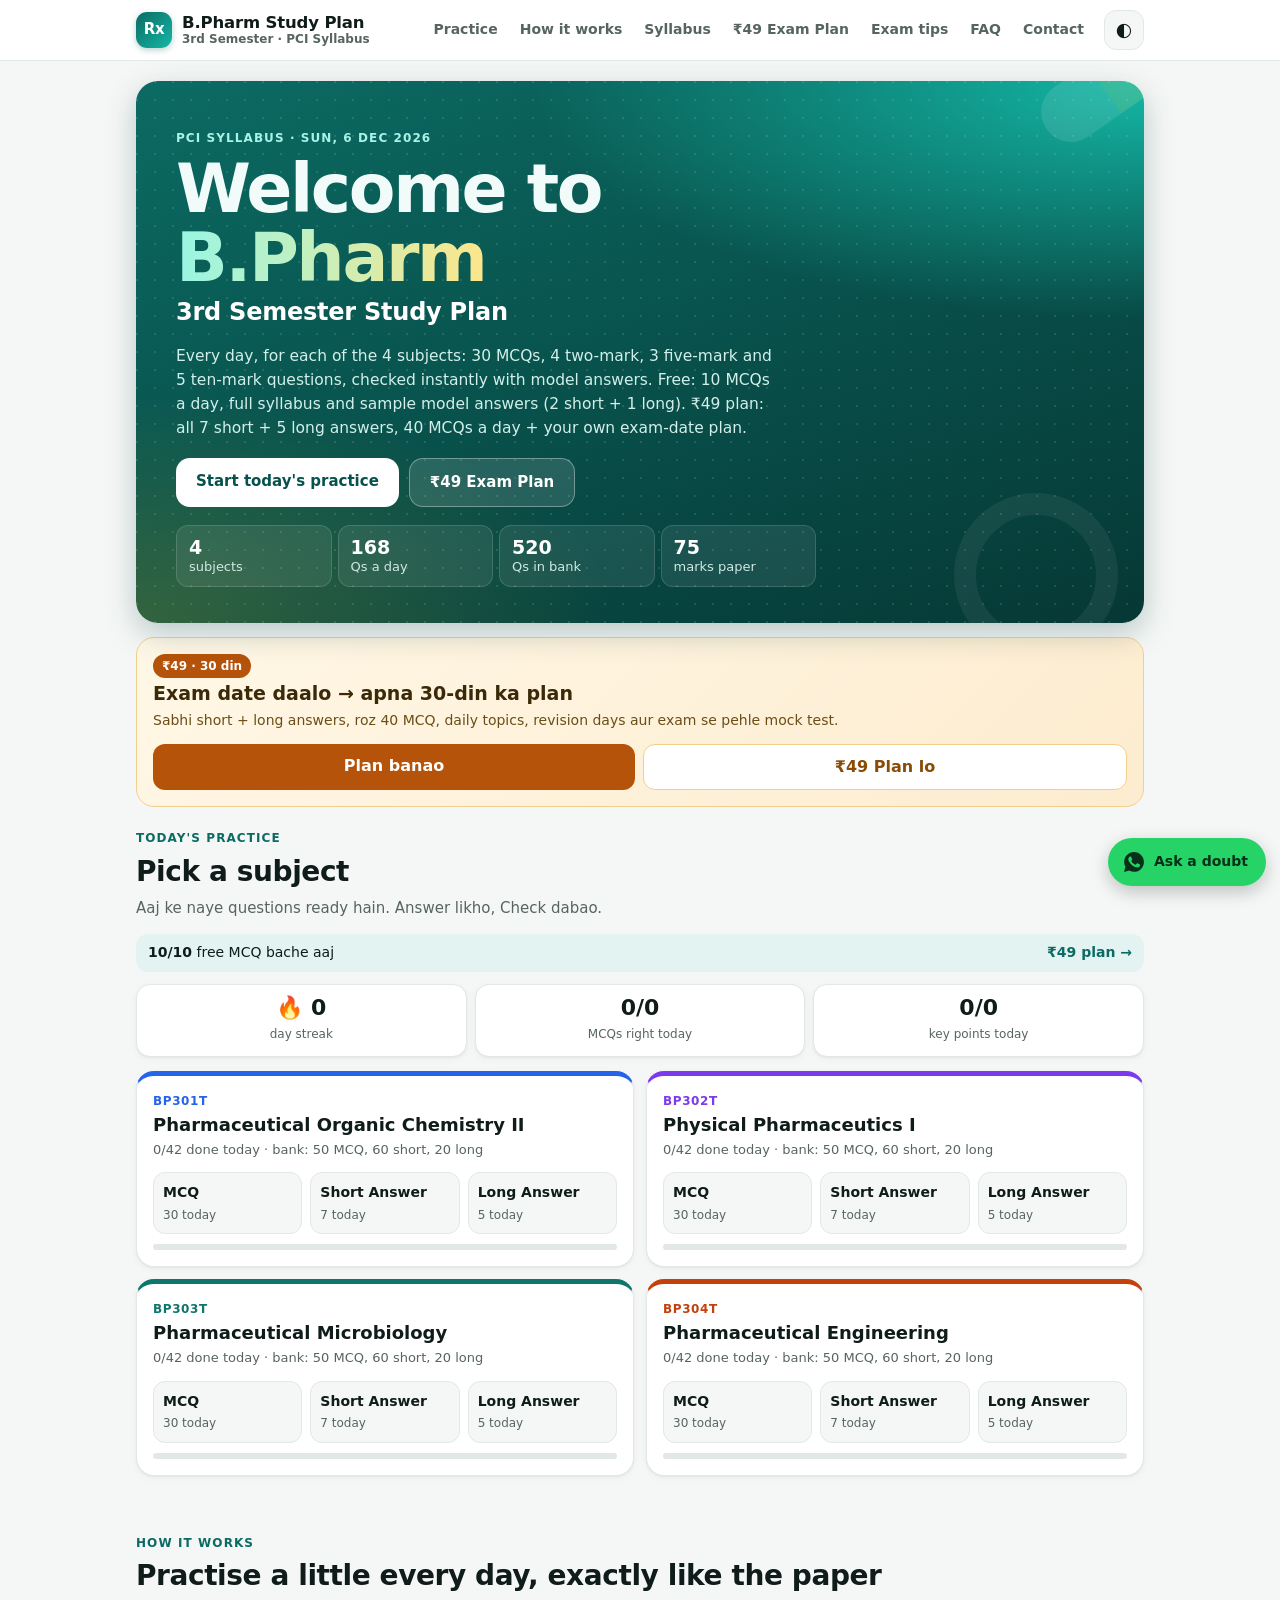
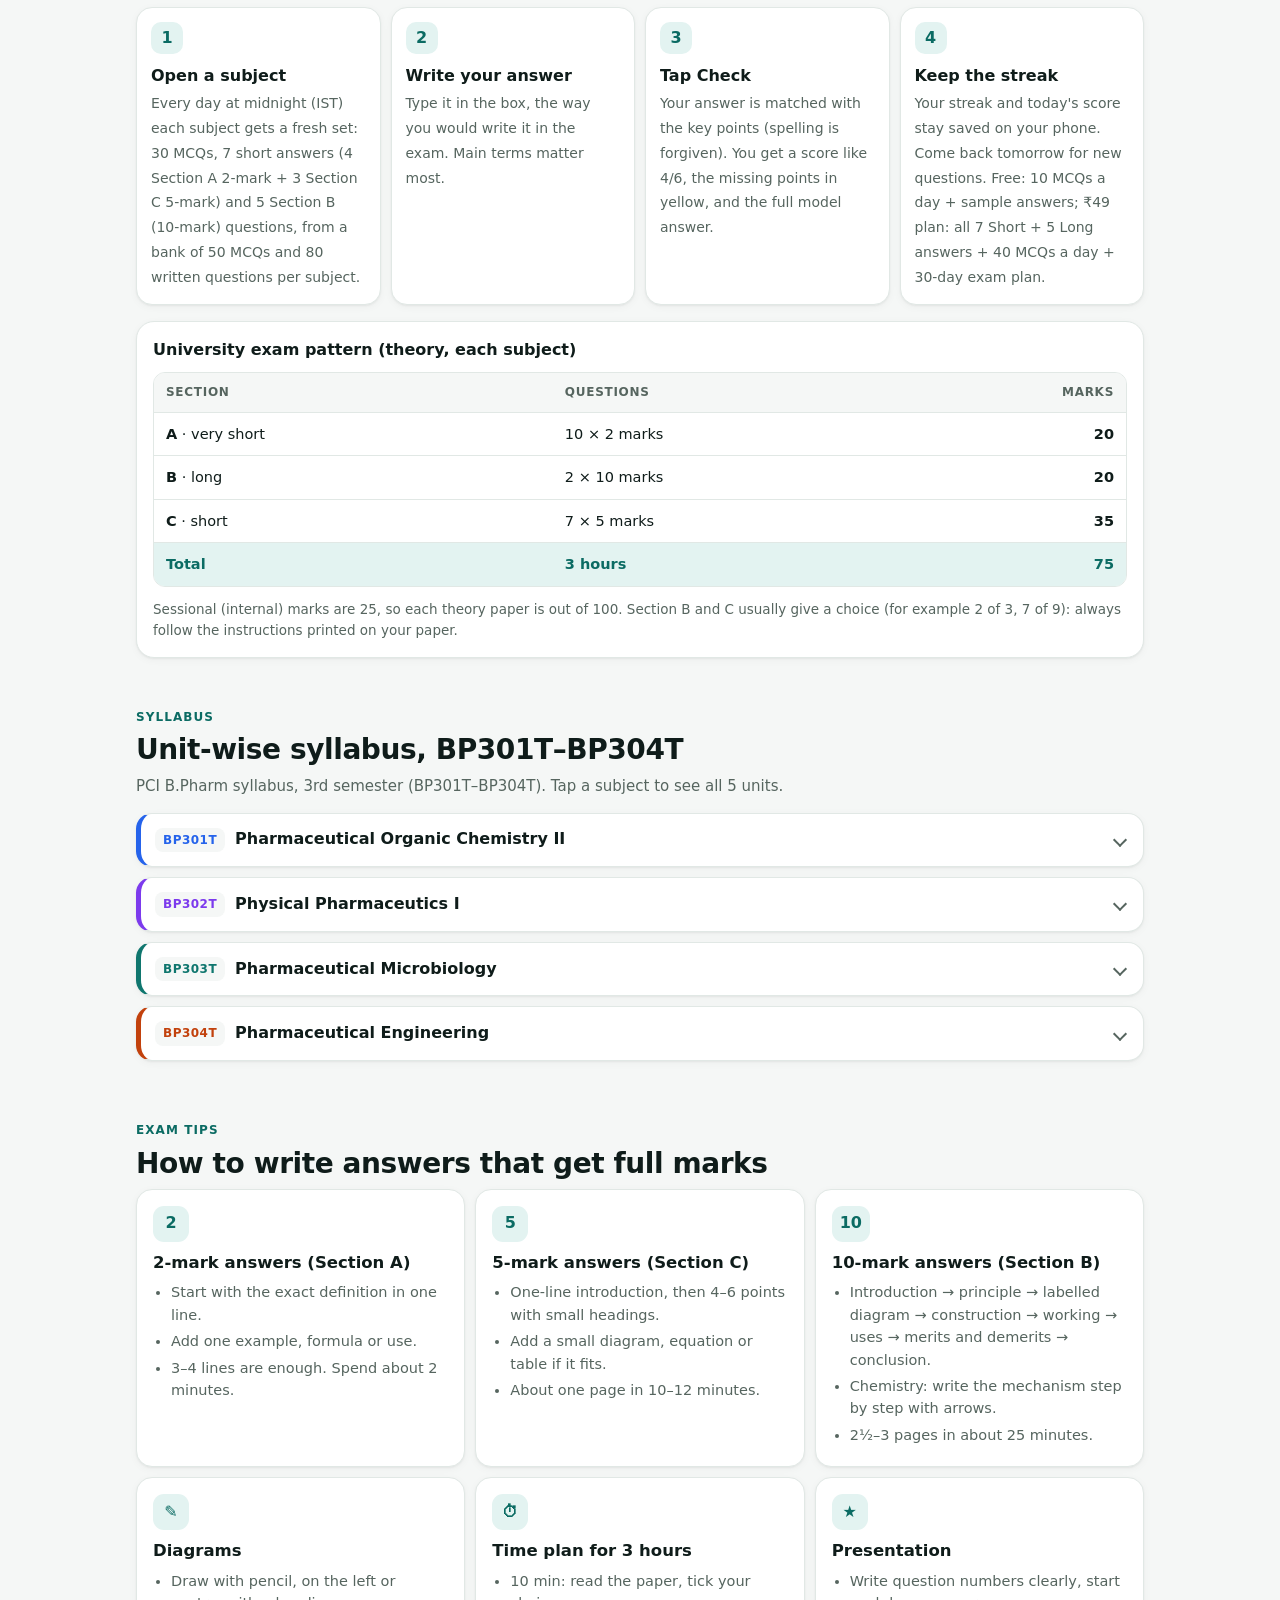
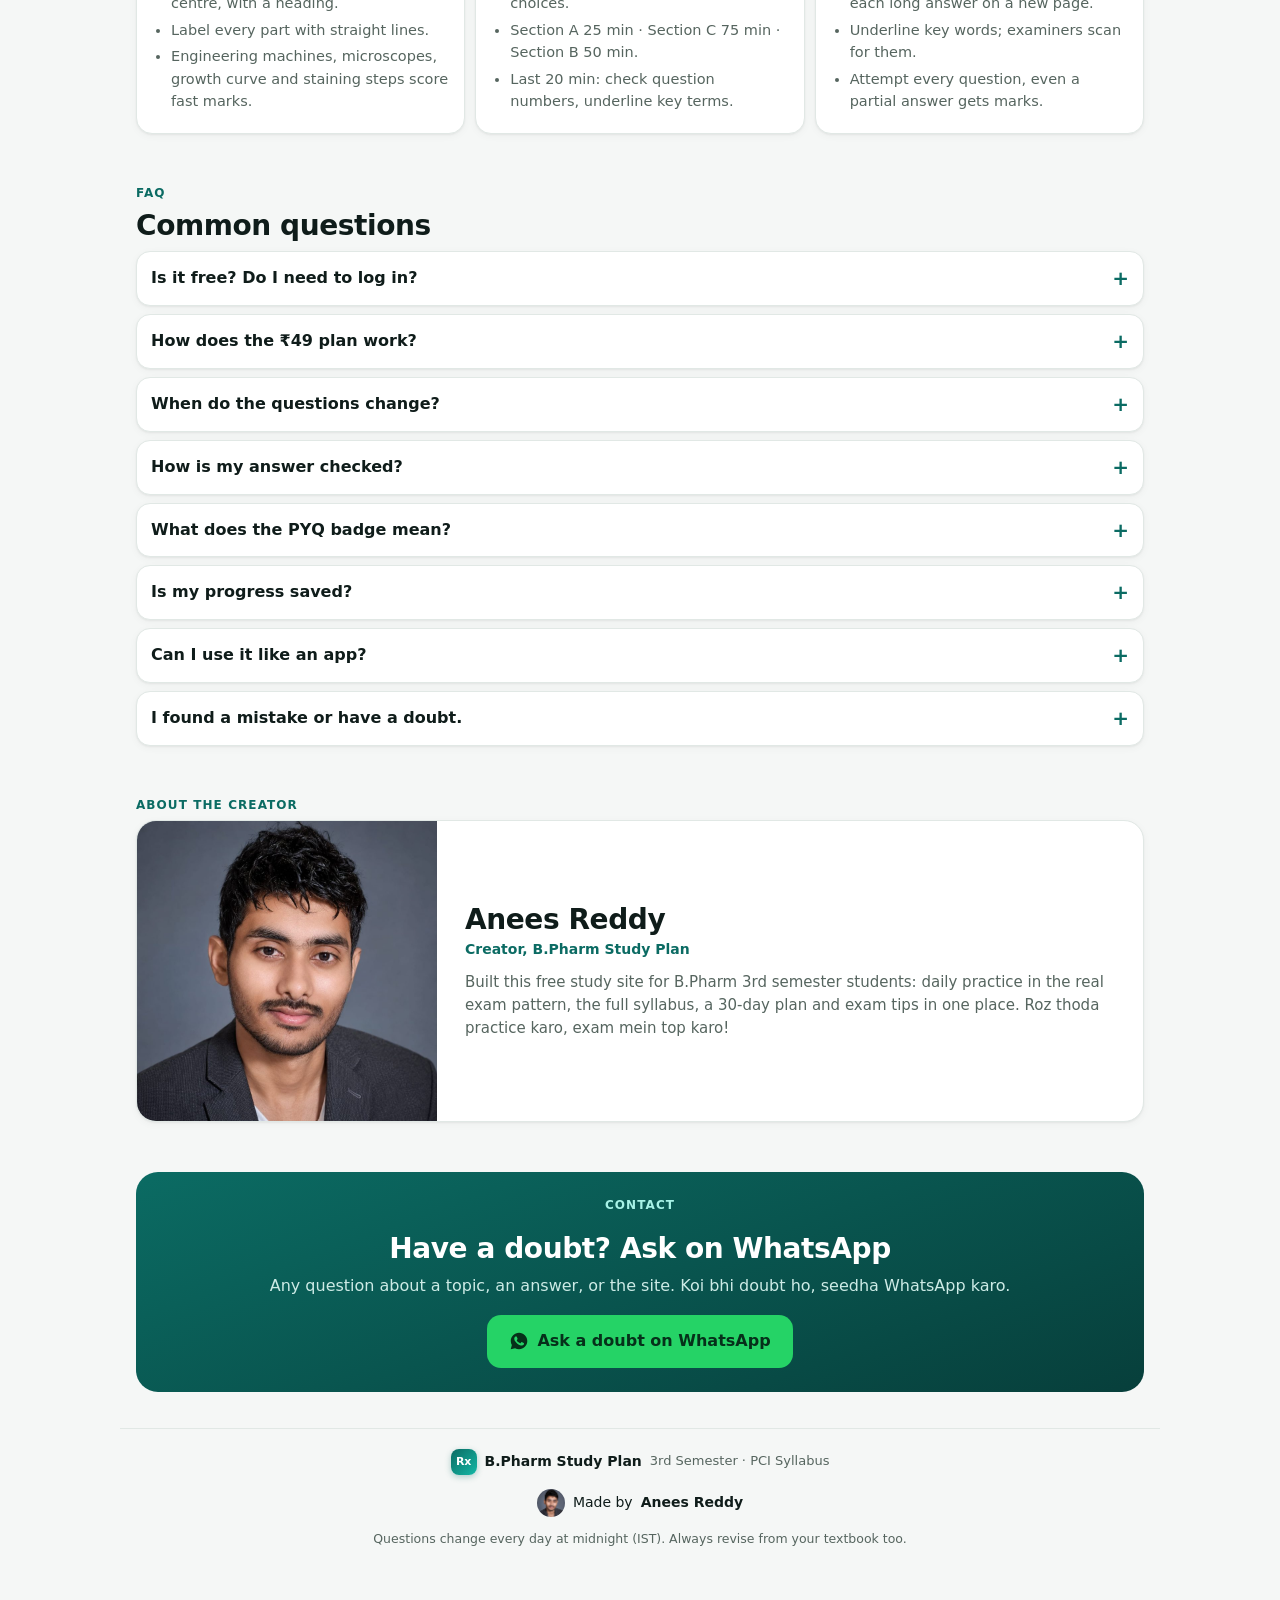
==== index.html @ 59dd8476 "Free tier: 2 short + 1 long sample answers per set (rest locked), MCQ caps 10 free / 40 plan per day" ====
<!doctype html>
<html lang="en">
<head>
<meta charset="utf-8">
<meta name="viewport" content="width=device-width, initial-scale=1, viewport-fit=cover">
<title>B.Pharm Study Plan · 3rd Semester (PCI Syllabus) – Daily Practice, Syllabus &amp; Exam Plan</title>
<meta name="description" content="B.Pharm 3rd semester study site (PCI syllabus): new MCQs and Section A, B, C questions every day for BP301T–BP304T, answer checking by key points, unit-wise syllabus, exam-writing tips and a ₹49 30-day exam plan made from your exam date. By Anees Reddy.">
<meta property="og:title" content="B.Pharm Study Plan · 3rd Semester">
<meta property="og:description" content="PCI syllabus · daily MCQs + exam-pattern questions, notes and exam tips. Free daily practice, no login.">
<meta property="og:type" content="website">
<meta property="og:url" content="https://bpharm3-reddy.netlify.app/">
<meta property="og:image" content="https://bpharm3-reddy.netlify.app/og.png">
<meta property="og:image:width" content="1200">
<meta property="og:image:height" content="630">
<meta property="og:image:alt" content="B.Pharm Study Plan, 3rd Semester">
<meta name="twitter:card" content="summary_large_image">
<meta name="twitter:title" content="B.Pharm Study Plan · 3rd Semester">
<meta name="twitter:description" content="PCI syllabus · daily MCQs + exam-pattern questions, notes and exam tips. Free daily practice, no login.">
<meta name="twitter:image" content="https://bpharm3-reddy.netlify.app/og.png">
<meta name="theme-color" content="#ffffff">
<meta name="color-scheme" content="only light">
<style>html{background:#f5f7f6;color:#0f1c1a;color-scheme:only light}</style>
<link rel="manifest" href="manifest.json">
<link rel="icon" href="icon-192.png">
<link rel="apple-touch-icon" href="icon-192.png">
<link rel="stylesheet" href="styles.css">
</head>
<body>
<a class="skip" href="#app">Skip to content</a>
<header class="topbar">
  <div class="bar">
    <button class="iconbtn" id="backBtn" aria-label="Back to home" hidden>&#8592;</button>
    <a class="brand" href="#/" aria-label="B.Pharm Study Plan home">
      <span class="logo" aria-hidden="true">Rx</span>
      <span class="bt"><strong id="topTitle">B.Pharm Study Plan</strong><small id="topSub">3rd Semester · PCI Syllabus</small></span>
    </a>
    <nav class="topnav" aria-label="Sections">
      <a href="#/practice">Practice</a><a href="#/how">How it works</a><a href="#/syllabus">Syllabus</a><a href="#/plan">₹49 Exam Plan</a><a href="#/tips">Exam tips</a><a href="#/faq">FAQ</a><a href="#/contact">Contact</a>
    </nav>
    <button class="iconbtn" id="themeBtn" aria-label="Switch dark or light mode">◐</button>
  </div>
</header>
<main id="app" tabindex="-1">
  <noscript><p class="pad">Please turn on JavaScript to use the daily practice. The syllabus, study plan and tips below work without it.</p></noscript>
</main>
<div id="more">

<section class="sec" id="how" aria-labelledby="how-h">
  <p class="eyebrow">How it works</p>
  <h2 id="how-h">Practise a little every day, exactly like the paper</h2>
  <ol class="steps">
    <li><b>Open a subject</b><span>Every day at midnight (IST) each subject gets a fresh set: 30 MCQs, 7 short answers (4 Section A 2-mark + 3 Section C 5-mark) and 5 Section B (10-mark) questions, from a bank of 50 MCQs and 80 written questions per subject.</span></li>
    <li><b>Write your answer</b><span>Type it in the box, the way you would write it in the exam. Main terms matter most.</span></li>
    <li><b>Tap Check</b><span>Your answer is matched with the key points (spelling is forgiven). You get a score like 4/6, the missing points in yellow, and the full model answer.</span></li>
    <li><b>Keep the streak</b><span>Your streak and today's score stay saved on your phone. Come back tomorrow for new questions. Free: 10 MCQs a day + sample answers; ₹49 plan: all 7 Short + 5 Long answers + 40 MCQs a day + 30-day exam plan.</span></li>
  </ol>
  <div class="pattern" aria-labelledby="pat-h">
    <h3 id="pat-h">University exam pattern (theory, each subject)</h3>
    <div class="ptable" role="table" aria-label="Exam pattern">
      <div class="pr ph" role="row"><span role="columnheader">Section</span><span role="columnheader">Questions</span><span role="columnheader">Marks</span></div>
      <div class="pr" role="row"><span role="cell"><b>A</b> · very short</span><span role="cell">10 × 2 marks</span><span role="cell">20</span></div>
      <div class="pr" role="row"><span role="cell"><b>B</b> · long</span><span role="cell">2 × 10 marks</span><span role="cell">20</span></div>
      <div class="pr" role="row"><span role="cell"><b>C</b> · short</span><span role="cell">7 × 5 marks</span><span role="cell">35</span></div>
      <div class="pr pt" role="row"><span role="cell">Total</span><span role="cell">3 hours</span><span role="cell">75</span></div>
    </div>
    <p class="note">Sessional (internal) marks are 25, so each theory paper is out of 100. Section B and C usually give a choice (for example 2 of 3, 7 of 9): always follow the instructions printed on your paper.</p>
  </div>
</section>

<section class="sec" id="syllabus" aria-labelledby="syl-h">
  <p class="eyebrow">Syllabus</p>
  <h2 id="syl-h">Unit-wise syllabus, BP301T–BP304T</h2>
  <p class="lead">PCI B.Pharm syllabus, 3rd semester (BP301T–BP304T). Tap a subject to see all 5 units.</p>
<details class="syl" style="--accent:var(--c1)">
  <summary><span class="code">BP301T</span><span class="nm">Pharmaceutical Organic Chemistry II</span><span class="chev" aria-hidden="true"></span></summary>
  <ol class="units"><li><b>Unit 1 · Benzene and its derivatives</b><p>Analytical, synthetic and other evidences for the structure of benzene; orbital picture; resonance; aromatic character and Hückel&#x27;s rule. Reactions of benzene: nitration, sulphonation, halogenation, Friedel–Crafts alkylation (limitations) and acylation. Effect of substituents on reactivity and orientation in electrophilic substitution. Structure and uses of DDT, saccharin, BHC and chloramine.</p></li><li><b>Unit 2 · Phenols, aromatic amines and aromatic acids</b><p>Phenols: acidity, effect of substituents on acidity, qualitative tests; structure and uses of phenol, cresols, resorcinol, naphthols. Aromatic amines: basicity, effect of substituents on basicity, synthetic uses of aryl diazonium salts. Aromatic acids: acidity, effect of substituents, important reactions of benzoic acid.</p></li><li><b>Unit 3 · Fats and oils</b><p>Fatty acids and their reactions; hydrolysis, hydrogenation, saponification, rancidity of oils, drying oils. Analytical constants: acid value, saponification value, ester value, iodine value, acetyl value, Reichert–Meissl (RM) value: significance and principle of determination.</p></li><li><b>Unit 4 · Polynuclear hydrocarbons</b><p>Synthesis and reactions; structure and medicinal uses of naphthalene, phenanthrene, anthracene, diphenylmethane, triphenylmethane and their derivatives.</p></li><li><b>Unit 5 · Cycloalkanes</b><p>Stabilities: Baeyer&#x27;s strain theory and its limitations, Coulson and Moffitt&#x27;s modification, Sachse–Mohr theory (strainless rings). Reactions of cyclopropane and cyclobutane only.</p></li></ol>
  <a class="link" href="#/bp301t/mcq">Practise Pharmaceutical Organic Chemistry II today →</a>
</details>
<details class="syl" style="--accent:var(--c2)">
  <summary><span class="code">BP302T</span><span class="nm">Physical Pharmaceutics I</span><span class="chev" aria-hidden="true"></span></summary>
  <ol class="units"><li><b>Unit 1 · Solubility of drugs</b><p>Solubility expressions, solute–solvent interactions, ideal solubility parameters, solvation and association, factors influencing solubility, diffusion in biological systems. Solubility of gases in liquids and of liquids in liquids; Raoult&#x27;s law, ideal and real solutions; partially miscible liquids, critical solution temperature; distribution law, its limitations and applications.</p></li><li><b>Unit 2 · States of matter &amp; physicochemical properties</b><p>Changes in state, latent heat, vapour pressure, sublimation, critical point, eutectic mixtures, gases, aerosols (inhalers), relative humidity, liquid crystals, glassy state, crystalline and amorphous solids, polymorphism. Refractive index, optical rotation, dielectric constant, dipole moment, dissociation constant: determination and applications.</p></li><li><b>Unit 3 · Surface and interfacial phenomenon</b><p>Liquid interfaces, surface and interfacial tension, surface free energy and its measurement, spreading coefficient, adsorption at liquid interfaces, surface active agents, HLB scale, solubilisation, detergency, adsorption at solid interfaces.</p></li><li><b>Unit 4 · Complexation and protein binding</b><p>Classification of complexes, applications, methods of analysis, protein binding, complexation and drug action, crystalline structure of complexes, thermodynamic treatment of stability constants.</p></li><li><b>Unit 5 · pH, buffers and isotonic solutions</b><p>Sorensen&#x27;s pH scale, pH determination (electrometric and colorimetric), buffer equation, buffer capacity, applications of buffers, buffers in pharmaceutical and biological systems, buffered isotonic solutions.</p></li></ol>
  <a class="link" href="#/bp302t/mcq">Practise Physical Pharmaceutics I today →</a>
</details>
<details class="syl" style="--accent:var(--c3)">
  <summary><span class="code">BP303T</span><span class="nm">Pharmaceutical Microbiology</span><span class="chev" aria-hidden="true"></span></summary>
  <ol class="units"><li><b>Unit 1 · Introduction, bacteria, culture and microscopy</b><p>History, branches and scope of microbiology; prokaryotes vs eukaryotes; ultrastructure and morphological classification of bacteria; nutritional needs, culture media and growth conditions; growth curve; isolation and preservation of pure cultures; cultivation of anaerobes; total and viable counts. Phase contrast, dark field and electron microscopy.</p></li><li><b>Unit 2 · Staining, IMViC and sterilization</b><p>Simple, Gram&#x27;s and acid-fast staining; IMViC tests. Physical, chemical and mechanical sterilization: principle, procedure, merits, demerits, applications. Evaluating sterilization efficiency, large-scale sterilization equipment, sterility indicators.</p></li><li><b>Unit 3 · Fungi, viruses, disinfectants and sterility testing</b><p>Morphology, classification, reproduction/replication and cultivation of fungi and viruses. Classification and mode of action of disinfectants; factors influencing disinfection; evaluation of antiseptics (bactericidal and bacteriostatic). Sterility testing of products as per IP, BP and USP.</p></li><li><b>Unit 4 · Aseptic area and microbiological assay</b><p>Design of an aseptic area, laminar air flow, sources of contamination and their prevention, clean area classification. Principles and methods of microbiological assay; standardization of antibiotics, vitamins and amino acids; assessment of a new antibiotic.</p></li><li><b>Unit 5 · Spoilage, preservation and cell culture</b><p>Types of spoilage, factors affecting microbial spoilage, sources and types of contaminants, assessment of spoilage. Preservation with antimicrobial agents and evaluation of microbial stability. Animal cell culture: general procedure, primary, established and transformed cell lines, applications in industry and research.</p></li></ol>
  <a class="link" href="#/bp303t/mcq">Practise Pharmaceutical Microbiology today →</a>
</details>
<details class="syl" style="--accent:var(--c4)">
  <summary><span class="code">BP304T</span><span class="nm">Pharmaceutical Engineering</span><span class="chev" aria-hidden="true"></span></summary>
  <ol class="units"><li><b>Unit 1 · Flow of fluids, size reduction and size separation</b><p>Manometers, Reynolds number, Bernoulli&#x27;s theorem, energy losses; orifice meter, venturimeter, pitot tube, rotameter. Size reduction: laws, factors; hammer mill, ball mill, fluid energy mill, edge runner and end runner mill. Size separation: official grades of powders, standard sieves; sieve shaker, cyclone separator, air separator, bag filter, elutriation tank.</p></li><li><b>Unit 2 · Heat transfer, evaporation and distillation</b><p>Mechanisms of heat transfer, Fourier&#x27;s law, conduction, convection, radiation, heat exchangers and interchangers. Evaporation: factors; steam jacketed kettle, horizontal tube, climbing film, forced circulation and multiple effect evaporators (economy). Distillation: simple, flash, fractional, reduced pressure, steam and molecular distillation.</p></li><li><b>Unit 3 · Drying and mixing</b><p>Drying: mechanism, equilibrium moisture content, rate of drying curve; tray, drum, spray, fluidized bed, vacuum and freeze dryers. Mixing: factors, solid vs liquid mixing, mechanisms; double cone, twin shell and ribbon blenders, sigma blade and planetary mixers, propellers, turbines, paddles, Silverson emulsifier.</p></li><li><b>Unit 4 · Filtration and centrifugation</b><p>Filtration: theories, factors, filter aids and media; plate and frame filter, filter leaf, rotary drum filter, meta filter, cartridge filter, membrane filter, Seitz filter. Centrifugation: principle and applications; perforated and non-perforated basket, semi-continuous and super centrifuge.</p></li><li><b>Unit 5 · Materials of plant construction, corrosion and material handling</b><p>Factors in selecting materials for pharmaceutical plants; theories and types of corrosion and their prevention; ferrous and non-ferrous metals, inorganic and organic non-metals; basics of material handling systems.</p></li></ol>
  <a class="link" href="#/bp304t/mcq">Practise Pharmaceutical Engineering today →</a>
</details>
</section>

<section class="sec" id="tips" aria-labelledby="tips-h">
  <p class="eyebrow">Exam tips</p>
  <h2 id="tips-h">How to write answers that get full marks</h2>
  <div class="tips">
    <article class="tip"><span class="mk">2</span><h3>2-mark answers (Section A)</h3><ul><li>Start with the exact definition in one line.</li><li>Add one example, formula or use.</li><li>3–4 lines are enough. Spend about 2 minutes.</li></ul></article>
    <article class="tip"><span class="mk">5</span><h3>5-mark answers (Section C)</h3><ul><li>One-line introduction, then 4–6 points with small headings.</li><li>Add a small diagram, equation or table if it fits.</li><li>About one page in 10–12 minutes.</li></ul></article>
    <article class="tip"><span class="mk">10</span><h3>10-mark answers (Section B)</h3><ul><li>Introduction → principle → labelled diagram → construction → working → uses → merits and demerits → conclusion.</li><li>Chemistry: write the mechanism step by step with arrows.</li><li>2½–3 pages in about 25 minutes.</li></ul></article>
    <article class="tip"><span class="mk">✎</span><h3>Diagrams</h3><ul><li>Draw with pencil, on the left or centre, with a heading.</li><li>Label every part with straight lines.</li><li>Engineering machines, microscopes, growth curve and staining steps score fast marks.</li></ul></article>
    <article class="tip"><span class="mk">⏱</span><h3>Time plan for 3 hours</h3><ul><li>10 min: read the paper, tick your choices.</li><li>Section A 25 min · Section C 75 min · Section B 50 min.</li><li>Last 20 min: check question numbers, underline key terms.</li></ul></article>
    <article class="tip"><span class="mk">★</span><h3>Presentation</h3><ul><li>Write question numbers clearly, start each long answer on a new page.</li><li>Underline key words; examiners scan for them.</li><li>Attempt every question, even a partial answer gets marks.</li></ul></article>
  </div>
</section>

<section class="sec" id="faq" aria-labelledby="faq-h">
  <p class="eyebrow">FAQ</p>
  <h2 id="faq-h">Common questions</h2>
  <div class="faq">
    <details><summary>Is it free? Do I need to log in?</summary><p>Syllabus, notes, sample model answers (2 short + 1 long per set) and 10 MCQs a day are free, no login, no app download. ₹49 plan lene par (30 days): sabhi 7 Short + 5 Long answers + roz 40 MCQ + 30-din exam plan made from your exam date.</p></details>
    <details><summary>How does the ₹49 plan work?</summary><p>Open <a href="#/buy">₹49 Plan lo</a>, pay by UPI, WhatsApp the payment screenshot and you get an unlock code. Type the code on the site: the plan opens for 30 days on that phone. One code is for one student.</p></details>
    <details><summary>When do the questions change?</summary><p>Every day at midnight, Indian time. No question repeats within a day's set, and the set rotates through the whole bank, so practising daily covers every unit.</p></details>
    <details><summary>How is my answer checked?</summary><p>Your answer is matched with the key points of the model answer. Spelling and capital letters don't matter, but the main terms do. It is a practice guide, not a teacher's marking: always read the model answer.</p></details>
    <details><summary>What does the PYQ badge mean?</summary><p>That question came in a previous university exam paper. The other questions follow the same pattern and level.</p></details>
    <details><summary>Is my progress saved?</summary><p>Yes, your streak, today's score and answers are saved on this phone's browser. Clearing browser data resets them.</p></details>
    <details><summary>Can I use it like an app?</summary><p>Yes. Open the site in Chrome, tap ⋮ → "Add to Home screen". It opens like an app.</p></details>
    <details><summary>I found a mistake or have a doubt.</summary><p>Message on WhatsApp, the doubt gets answered there.</p><a class="wa-btn" href="https://wa.me/916204453997?text=Hi%2C%20I%20have%20a%20doubt%20about%20B.Pharm%20study%20site" target="_blank" rel="noopener"><svg class="wa-ic" viewBox="0 0 24 24" aria-hidden="true" width="20" height="20"><path fill="currentColor" d="M12.04 2C6.58 2 2.13 6.45 2.13 11.91c0 1.75.46 3.45 1.32 4.95L2.05 22l5.25-1.38c1.45.79 3.08 1.21 4.74 1.21 5.46 0 9.91-4.45 9.91-9.91C21.95 6.45 17.5 2 12.04 2zm5.8 14.03c-.24.68-1.42 1.3-1.95 1.35-.5.05-1.13.07-1.82-.11-.42-.13-.96-.31-1.65-.61-2.9-1.25-4.79-4.17-4.94-4.36-.14-.19-1.18-1.57-1.18-3s.75-2.13 1.02-2.42c.27-.29.58-.36.78-.36h.56c.18 0 .42-.07.66.5.24.58.82 2.01.89 2.16.07.14.12.31.02.5-.1.19-.14.31-.29.48-.14.17-.3.37-.43.5-.14.14-.29.3-.13.59.17.29.74 1.22 1.59 1.98 1.09.97 2.01 1.27 2.3 1.42.29.14.46.12.63-.07.17-.19.72-.84.92-1.13.19-.29.38-.24.65-.14.27.1 1.7.8 1.99.95.29.14.48.22.55.34.07.12.07.7-.17 1.38z"/></svg>Ask a doubt on WhatsApp</a></details>
  </div>
</section>

<section class="sec" id="about" aria-labelledby="about-h">
  <p class="eyebrow">About the creator</p>
  <div class="creator">
    <img src="img/creator-2.jpg" alt="Anees Reddy" width="900" height="900" loading="lazy">
    <div class="who">
      <h2 id="about-h">Anees Reddy</h2>
      <p class="role">Creator, B.Pharm Study Plan</p>
      <p>Built this free study site for B.Pharm 3rd semester students: daily practice in the real exam pattern, the full syllabus, a 30-day plan and exam tips in one place. Roz thoda practice karo, exam mein top karo!</p>
    </div>
  </div>
</section>

<section class="sec" id="contact" aria-labelledby="contact-h">
  <div class="contact">
    <p class="eyebrow">Contact</p>
    <h2 id="contact-h">Have a doubt? Ask on WhatsApp</h2>
    <p>Any question about a topic, an answer, or the site. Koi bhi doubt ho, seedha WhatsApp karo.</p>
    <a class="wa-btn big" href="https://wa.me/916204453997?text=Hi%2C%20I%20have%20a%20doubt%20about%20B.Pharm%20study%20site" target="_blank" rel="noopener"><svg class="wa-ic" viewBox="0 0 24 24" aria-hidden="true" width="20" height="20"><path fill="currentColor" d="M12.04 2C6.58 2 2.13 6.45 2.13 11.91c0 1.75.46 3.45 1.32 4.95L2.05 22l5.25-1.38c1.45.79 3.08 1.21 4.74 1.21 5.46 0 9.91-4.45 9.91-9.91C21.95 6.45 17.5 2 12.04 2zm5.8 14.03c-.24.68-1.42 1.3-1.95 1.35-.5.05-1.13.07-1.82-.11-.42-.13-.96-.31-1.65-.61-2.9-1.25-4.79-4.17-4.94-4.36-.14-.19-1.18-1.57-1.18-3s.75-2.13 1.02-2.42c.27-.29.58-.36.78-.36h.56c.18 0 .42-.07.66.5.24.58.82 2.01.89 2.16.07.14.12.31.02.5-.1.19-.14.31-.29.48-.14.17-.3.37-.43.5-.14.14-.29.3-.13.59.17.29.74 1.22 1.59 1.98 1.09.97 2.01 1.27 2.3 1.42.29.14.46.12.63-.07.17-.19.72-.84.92-1.13.19-.29.38-.24.65-.14.27.1 1.7.8 1.99.95.29.14.48.22.55.34.07.12.07.7-.17 1.38z"/></svg>Ask a doubt on WhatsApp</a>
  </div>
</section>
</div>
<footer class="foot">
  <div class="fbrand"><span class="logo sm" aria-hidden="true">Rx</span><b>B.Pharm Study Plan</b><span>3rd Semester · PCI Syllabus</span></div>
  <p class="credit"><img src="img/creator-2.jpg" alt="" width="28" height="28" loading="lazy"> Made by <b>Anees Reddy</b></p>
  <p>Questions change every day at midnight (IST). Always revise from your textbook too.</p>
</footer>
<a class="wa-float" href="https://wa.me/916204453997?text=Hi%2C%20I%20have%20a%20doubt%20about%20B.Pharm%20study%20site" target="_blank" rel="noopener" aria-label="Ask a doubt on WhatsApp"><svg class="wa-ic" viewBox="0 0 24 24" aria-hidden="true" width="20" height="20"><path fill="currentColor" d="M12.04 2C6.58 2 2.13 6.45 2.13 11.91c0 1.75.46 3.45 1.32 4.95L2.05 22l5.25-1.38c1.45.79 3.08 1.21 4.74 1.21 5.46 0 9.91-4.45 9.91-9.91C21.95 6.45 17.5 2 12.04 2zm5.8 14.03c-.24.68-1.42 1.3-1.95 1.35-.5.05-1.13.07-1.82-.11-.42-.13-.96-.31-1.65-.61-2.9-1.25-4.79-4.17-4.94-4.36-.14-.19-1.18-1.57-1.18-3s.75-2.13 1.02-2.42c.27-.29.58-.36.78-.36h.56c.18 0 .42-.07.66.5.24.58.82 2.01.89 2.16.07.14.12.31.02.5-.1.19-.14.31-.29.48-.14.17-.3.37-.43.5-.14.14-.29.3-.13.59.17.29.74 1.22 1.59 1.98 1.09.97 2.01 1.27 2.3 1.42.29.14.46.12.63-.07.17-.19.72-.84.92-1.13.19-.29.38-.24.65-.14.27.1 1.7.8 1.99.95.29.14.48.22.55.34.07.12.07.7-.17 1.38z"/></svg><span>Ask a doubt</span></a>
<script src="data/bp301t.js"></script>
<script src="data/bp302t.js"></script>
<script src="data/bp303t.js"></script>
<script src="data/bp304t.js"></script>
<script src="config.js"></script>
<script src="vendor/qrcode.js"></script>
<script src="codes.js"></script>
<script src="pci.js"></script>
<script src="core.js"></script>
<script src="app.js"></script>
</body>
</html>
---- styles.css ----
:root{
  --bg:#f5f7f6; --card:#ffffff; --ink:#0f1c1a; --muted:#56655f; --line:#e1e8e5;
  --brand:#0b6b63; --brand-ink:#ffffff; --brand-soft:#e3f3f1;
  --good:#15803d; --good-soft:#e5f6ea; --warn:#b45309; --warn-soft:#fdf1e1; --bad:#b91c1c; --bad-soft:#fde8e8;
  --mark:#fff1a8; --shadow:0 1px 2px rgba(0,0,0,.05),0 2px 8px rgba(0,0,0,.04);
  --c1:#2563eb; --c2:#7c3aed; --c3:#0f766e; --c4:#c2410c;
}
:root{color-scheme:only light}
html[data-theme="dark"]{background:#0b1312}
[data-theme="dark"]{
  color-scheme:dark;
  --bg:#0b1312; --card:#15201e; --ink:#e7efed; --muted:#9db0ab; --line:#28403b;
  --brand:#2dd4bf; --brand-ink:#04201c; --brand-soft:#143a35;
  --good:#4ade80; --good-soft:#123321; --warn:#fbbf24; --warn-soft:#3a2c0c; --bad:#f87171; --bad-soft:#3d1717;
  --mark:#5b4b0a; --shadow:none;
  --c1:#60a5fa; --c2:#a78bfa; --c3:#2dd4bf; --c4:#fb923c;
}
*{box-sizing:border-box}
img{max-width:100%}
html{-webkit-text-size-adjust:100%}
body{margin:0;background:var(--bg);color:var(--ink);font:16px/1.55 -apple-system,BlinkMacSystemFont,"Segoe UI",Roboto,"Inter","Noto Sans","Noto Sans Devanagari",system-ui,sans-serif;min-height:100vh;display:flex;flex-direction:column;-webkit-font-smoothing:antialiased;text-rendering:optimizeLegibility}
main{width:100%;max-width:1040px;margin:0 auto;padding:0 16px 8px;outline:none}
button,textarea{font:inherit;color:inherit}
:focus-visible{outline:3px solid var(--brand);outline-offset:2px;border-radius:8px}




.iconbtn{flex:none;width:40px;height:40px;border-radius:12px;border:1px solid var(--line);background:var(--bg);font-size:19px;cursor:pointer}



.stats{display:grid;grid-template-columns:repeat(3,1fr);gap:8px;margin:14px 0 6px}
.stat{background:var(--card);border:1px solid var(--line);border-radius:14px;padding:10px;text-align:center;box-shadow:var(--shadow)}
.stat b{display:block;font-size:22px;line-height:1.2}
.stat span{font-size:12px;color:var(--muted)}
.section-label{margin:18px 2px 8px;font-size:13px;font-weight:700;text-transform:uppercase;letter-spacing:.06em;color:var(--muted)}
.subjects{display:grid;gap:12px}
@media(min-width:620px){.subjects{grid-template-columns:1fr 1fr}}
.subject{background:var(--card);border:1px solid var(--line);border-radius:18px;padding:14px;box-shadow:var(--shadow);border-top:5px solid var(--accent)}
.subject .code{font-size:12px;font-weight:700;color:var(--accent);letter-spacing:.05em}
.subject h3{margin:2px 0 4px;font-size:18px;line-height:1.3}
.subject .meta{font-size:13px;color:var(--muted);margin:0 0 12px}
.subject .row{display:grid;grid-template-columns:1fr 1fr;gap:8px}
.pill{display:flex;flex-direction:column;align-items:flex-start;gap:2px;text-decoration:none;color:var(--ink);background:var(--bg);border:1px solid var(--line);border-radius:12px;padding:10px 12px;cursor:pointer;text-align:left}
.pill strong{font-size:15px}
.pill small{color:var(--muted);font-size:12px}
.pill:hover{border-color:var(--accent)}
.progress{height:6px;border-radius:6px;background:var(--line);overflow:hidden;margin-top:10px}
.progress i{display:block;height:100%;background:var(--accent);width:0}
.tabs{display:grid;grid-template-columns:1fr 1fr;gap:4px;background:var(--line);padding:4px;border-radius:14px;margin:10px 0 14px}
.tab{border:0;border-radius:11px;padding:10px 6px;background:transparent;font-weight:600;cursor:pointer}
.tab[aria-selected="true"]{background:var(--card);box-shadow:var(--shadow);color:var(--brand)}
.subhead h1{margin:6px 0 0;font-size:22px;line-height:1.25}
.subhead p{margin:2px 0 0;color:var(--muted);font-size:14px}
.q{background:var(--card);border:1px solid var(--line);border-radius:16px;padding:14px;margin:0 0 14px;box-shadow:var(--shadow)}
.q .top{display:flex;align-items:center;gap:8px;margin-bottom:6px;font-size:12px;color:var(--muted)}
.q .num{display:inline-grid;place-items:center;min-width:26px;height:26px;border-radius:8px;background:var(--brand-soft);color:var(--brand);font-weight:700;font-size:13px}
.q .unit{border:1px solid var(--line);border-radius:999px;padding:1px 8px}
.q .done{margin-left:auto;font-weight:700}
.q h3{margin:0 0 8px;font-size:16.5px;line-height:1.45;font-weight:600}
.hint{font-size:14px;color:var(--muted);background:var(--bg);border-radius:10px;padding:6px 10px;margin:0 0 10px}
.hint b{color:var(--ink);font-weight:600}
textarea{width:100%;min-height:96px;resize:vertical;border:1.5px solid var(--line);border-radius:12px;padding:10px 12px;background:var(--bg);line-height:1.45}
textarea.long{min-height:190px}
textarea:focus{border-color:var(--brand);outline:none}
.actions{display:flex;gap:8px;margin-top:8px;flex-wrap:wrap}
.btn{border:0;border-radius:12px;padding:10px 16px;font-weight:700;cursor:pointer;background:var(--brand);color:var(--brand-ink)}
.btn.ghost{background:transparent;color:var(--brand);border:1.5px solid var(--line)}
.btn:disabled{opacity:.5;cursor:not-allowed}
.result{margin-top:12px;border-radius:12px;padding:12px;border:1px solid var(--line)}
.result.good{background:var(--good-soft);border-color:transparent}
.result.mid{background:var(--warn-soft);border-color:transparent}
.result.bad{background:var(--bad-soft);border-color:transparent}
.score{display:flex;align-items:baseline;gap:8px;flex-wrap:wrap}
.score b{font-size:22px}
.good .score b{color:var(--good)} .mid .score b{color:var(--warn)} .bad .score b{color:var(--bad)}
.kps{list-style:none;padding:0;margin:10px 0 0;display:grid;gap:6px}
.kps li{display:flex;gap:8px;align-items:flex-start;font-size:14.5px;line-height:1.4}
.kps .ic{flex:none;width:22px;height:22px;border-radius:7px;display:grid;place-items:center;font-size:13px;font-weight:800}
.kps .hit .ic{background:var(--good);color:#fff}
.kps .miss .ic{background:var(--bad);color:#fff}
.kps .miss span{background:var(--mark);border-radius:4px;padding:0 3px;font-weight:600}
.model{margin-top:12px;background:var(--card);border:1px solid var(--line);border-radius:12px;padding:12px}
.model h4{margin:0 0 6px;font-size:13px;text-transform:uppercase;letter-spacing:.06em;color:var(--brand)}
.model p{margin:0 0 8px;white-space:pre-line}
.model ol{margin:0 0 8px;padding-left:20px}
.model li{margin:0 0 5px}
.model .diag{background:var(--bg);border-left:4px solid var(--brand);padding:8px 10px;border-radius:8px;font-size:14.5px}
mark{background:var(--mark);color:inherit;border-radius:3px;padding:0 2px}
.empty{padding:20px;text-align:center;color:var(--muted)}

.toast{position:fixed;left:50%;bottom:22px;transform:translateX(-50%);background:var(--ink);color:var(--bg);padding:10px 16px;border-radius:12px;font-size:14px;font-weight:600;z-index:9;opacity:0;transition:opacity .2s;pointer-events:none}
.toast.show{opacity:1}
.pad{padding:16px}

.row.three{grid-template-columns:repeat(3,1fr)}
.row.three .pill{padding:9px 9px}
.row.three .pill strong{font-size:14px}
.tabs{grid-template-columns:repeat(3,1fr)}
.sechead{display:flex;align-items:baseline;justify-content:space-between;gap:8px;margin:18px 2px 10px;border-bottom:2px solid var(--line);padding-bottom:6px}
.sechead h2{margin:0;font-size:18px}
.sechead span{font-size:13px;color:var(--muted);text-align:right}
.q .marks{font-weight:700;color:var(--brand);background:var(--brand-soft);border-radius:999px;padding:1px 8px;white-space:nowrap}
.q .unit{overflow:hidden;text-overflow:ellipsis;white-space:nowrap;min-width:0}
textarea.mid{min-height:140px}
.opts{display:grid;gap:8px}
.opt{display:flex;gap:10px;align-items:flex-start;text-align:left;width:100%;border:1.5px solid var(--line);background:var(--bg);border-radius:12px;padding:10px 12px;cursor:pointer;line-height:1.4}
.opt .letter{flex:none;width:24px;height:24px;border-radius:7px;display:grid;place-items:center;font-weight:800;font-size:13px;background:var(--card);border:1px solid var(--line)}
.opt:disabled{cursor:default;opacity:.85}
.opt.right{border-color:var(--good);background:var(--good-soft);opacity:1}
.opt.right .letter{background:var(--good);color:#fff;border-color:var(--good)}
.opt.wrong{border-color:var(--bad);background:var(--bad-soft);opacity:1}
.opt.wrong .letter{background:var(--bad);color:#fff;border-color:var(--bad)}
.expl{margin:8px 0 0;font-size:14.5px}
.mcqscore{position:sticky;bottom:10px;margin:6px auto 0;background:var(--ink);color:var(--bg);border-radius:14px;padding:10px 14px;text-align:center;font-weight:600;max-width:420px}
.mcqscore b{font-size:18px}

.q .pyq{font-weight:800;font-size:11px;letter-spacing:.04em;color:#fff;background:var(--c4);border-radius:6px;padding:1px 6px}
.credit{display:flex;align-items:center;justify-content:center;gap:8px;color:var(--ink);font-size:14px;margin-bottom:6px}
.credit img{width:28px;height:28px;border-radius:50%;object-fit:cover}

/* ===== v2: professional layout ===== */
.skip{position:absolute;left:-999px;top:8px;background:var(--brand);color:#fff;padding:8px 12px;border-radius:8px;z-index:20}
.skip:focus{left:8px}
.topbar{position:sticky;top:0;z-index:10;background:color-mix(in srgb,var(--card) 92%,transparent);backdrop-filter:saturate(1.4) blur(10px);-webkit-backdrop-filter:saturate(1.4) blur(10px);border-bottom:1px solid var(--line);padding-top:env(safe-area-inset-top)}
.bar{max-width:1040px;margin:0 auto;display:flex;align-items:center;gap:10px;padding:10px 16px}
.brand{flex:1;display:flex;align-items:center;gap:10px;min-width:0;text-decoration:none;color:var(--ink)}
.bt{display:flex;flex-direction:column;min-width:0;line-height:1.15}
.bt strong{font-size:16.5px;font-weight:800;letter-spacing:-.01em;white-space:nowrap;overflow:hidden;text-overflow:ellipsis}
.bt small{font-size:12px;color:var(--muted);font-weight:600;white-space:nowrap;overflow:hidden;text-overflow:ellipsis}
.logo{display:inline-grid;place-items:center;width:36px;height:36px;border-radius:11px;background:linear-gradient(135deg,#0b6b63,#14b8a6);color:#fff;font-size:15px;font-weight:800;letter-spacing:-.02em;flex:none;box-shadow:0 2px 6px rgba(11,107,99,.3)}
.logo.sm{width:26px;height:26px;border-radius:8px;font-size:11px}
.topnav{display:none;gap:2px}
.topnav a{color:var(--muted);text-decoration:none;font-size:14px;font-weight:600;padding:8px 10px;border-radius:10px}
.topnav a:hover{color:var(--ink);background:var(--bg)}
@media(min-width:980px){.topnav{display:flex}}
body.in-subject .topnav{display:none}

.hero{margin:14px -4px 0;border-radius:22px;padding:26px 18px 18px;color:#f1fbf9;background:radial-gradient(circle at 1px 1px,rgba(255,255,255,.11) 1.2px,transparent 1.6px) 0 0/18px 18px,radial-gradient(110% 80% at 100% 0%,#14b8a6 0%,rgba(20,184,166,0) 55%),radial-gradient(80% 70% at 0% 100%,rgba(250,204,21,.18) 0%,rgba(250,204,21,0) 60%),linear-gradient(160deg,#0b6b63 0%,#063835 100%);box-shadow:0 10px 30px rgba(7,63,59,.25);position:relative;overflow:hidden}
.hero:after{content:"";position:absolute;right:-30px;top:-22px;width:140px;height:60px;border-radius:40px;background:linear-gradient(90deg,rgba(255,255,255,.10) 50%,rgba(253,230,138,.16) 50%);transform:rotate(-35deg)}
.hero:before{content:"";position:absolute;right:26px;bottom:-34px;width:120px;height:120px;border-radius:50%;border:22px solid rgba(255,255,255,.06)}
.eyebrow{margin:0 0 6px;font-size:12px;font-weight:800;letter-spacing:.09em;text-transform:uppercase;color:var(--brand)}
.eyebrow.light{color:#a7f3e7}
.hero h1{margin:4px 0 2px;font-size:44px;line-height:1.02;letter-spacing:-.035em;font-weight:900;max-width:700px;position:relative;z-index:1}
.hero h1 .grad{background:linear-gradient(90deg,#99f6e4,#fde68a);-webkit-background-clip:text;background-clip:text;color:transparent}
.hero .tagline{margin:0 0 12px;font-size:19px;font-weight:700;color:#fff;letter-spacing:-.01em;position:relative;z-index:1}
.hero .eyebrow,.hero .sub{position:relative;z-index:1}
.hero .sub{margin:0 0 18px;color:#d3efea;font-size:15.5px;max-width:600px}
.cta{display:flex;gap:10px;flex-wrap:wrap;position:relative;z-index:1}
.cta .btn{flex:1 1 auto;text-align:center;padding:11px 14px;font-size:14.5px}
@media(min-width:620px){.cta .btn{flex:0 0 auto;padding:12px 20px;font-size:15px}}
.btn.hero-btn{background:#fff;color:#07524c;text-decoration:none;border-radius:14px}
.btn.hero-ghost{background:rgba(255,255,255,.12);color:#fff;border:1.5px solid rgba(255,255,255,.35);text-decoration:none;border-radius:14px}
.facts{list-style:none;padding:0;margin:18px 0 0;display:grid;grid-template-columns:repeat(4,1fr);gap:6px;position:relative;z-index:1}
.facts li{background:rgba(255,255,255,.08);border:1px solid rgba(255,255,255,.14);border-radius:12px;padding:8px 8px;font-size:11.5px;line-height:1.3;color:#cfe9e4}
.facts b{display:block;font-size:19px;color:#fff;line-height:1.2}
@media(min-width:620px){.hero{margin:20px 0 0;padding:48px 40px 36px}.hero h1{font-size:68px}.hero .tagline{font-size:24px}.facts{max-width:640px}.facts li{font-size:13px;padding:10px 12px}}

.chips{display:flex;gap:8px;overflow-x:auto;padding:14px 2px 2px;scrollbar-width:none;-webkit-overflow-scrolling:touch}
.chips::-webkit-scrollbar{display:none}
.chips a{flex:none;text-decoration:none;color:var(--ink);background:var(--card);border:1px solid var(--line);border-radius:999px;padding:7px 13px;font-size:13.5px;font-weight:600}
@media(min-width:980px){.chips{display:none}}

#more{width:100%;max-width:1040px;margin:0 auto;padding:0 16px}
.sec{padding:30px 0 6px;scroll-margin-top:72px}
.sec.first{padding-top:22px}
.sec h2{margin:0 0 8px;font-size:23px;line-height:1.25;letter-spacing:-.015em;font-weight:800}
.sec .lead{margin:0 0 14px;color:var(--muted);font-size:15px;max-width:680px}
.sec .note{margin:12px 0 0;color:var(--muted);font-size:13.5px}
@media(min-width:620px){.sec{padding-top:44px}.sec h2{font-size:28px}}
.subject h3{margin:2px 0 4px;font-size:18px;line-height:1.3}
.stats{margin:0 0 14px}
.subject{border-radius:18px;padding:16px}

.steps{list-style:none;counter-reset:s;padding:0;margin:14px 0 0;display:grid;gap:10px}
@media(min-width:760px){.steps{grid-template-columns:repeat(4,1fr)}}
.steps li{counter-increment:s;background:var(--card);border:1px solid var(--line);border-radius:16px;padding:14px 14px 14px 58px;position:relative;box-shadow:var(--shadow)}
.steps li:before{content:counter(s);position:absolute;left:14px;top:14px;width:32px;height:32px;border-radius:10px;display:grid;place-items:center;background:var(--brand-soft);color:var(--brand);font-weight:800}
@media(min-width:760px){.steps li{padding:56px 14px 14px}}
.steps b{display:block;font-size:16px;margin-bottom:2px}
.steps span{color:var(--muted);font-size:14px}
.pattern{margin-top:16px;background:var(--card);border:1px solid var(--line);border-radius:18px;padding:16px;box-shadow:var(--shadow)}
.pattern h3{margin:0 0 10px;font-size:16px}
.ptable{border:1px solid var(--line);border-radius:12px;overflow:hidden}
.pr{display:grid;grid-template-columns:1.3fr 1.2fr .6fr;gap:8px;padding:10px 12px;border-top:1px solid var(--line);font-size:14.5px}
.pr span:last-child{text-align:right;font-weight:700}
.pr.ph{border-top:0;background:var(--bg);font-size:12px;font-weight:800;text-transform:uppercase;letter-spacing:.06em;color:var(--muted)}
.pr.pt{background:var(--brand-soft);font-weight:800;color:var(--brand)}

.syl{background:var(--card);border:1px solid var(--line);border-left:5px solid var(--accent);border-radius:16px;margin:0 0 10px;box-shadow:var(--shadow)}
.syl summary{list-style:none;display:flex;align-items:center;gap:10px;padding:14px;cursor:pointer}
.syl summary::-webkit-details-marker{display:none}
.syl .code{flex:none;font-size:12px;font-weight:800;color:var(--accent);background:var(--bg);border-radius:8px;padding:3px 8px;letter-spacing:.04em}
.syl .nm{flex:1;font-weight:700;font-size:16px;line-height:1.3}
.chev{flex:none;width:10px;height:10px;border-right:2px solid var(--muted);border-bottom:2px solid var(--muted);transform:rotate(45deg);transition:transform .2s;margin-right:4px}
.syl[open] .chev{transform:rotate(-135deg)}
.units{margin:0;padding:0 14px 6px 34px}
.units li{margin:0 0 10px}
.units b{font-size:15px}
.units p{margin:2px 0 0;color:var(--muted);font-size:14px}
.link{display:inline-block;margin:0 14px 14px;color:var(--accent);font-weight:700;text-decoration:none;font-size:14.5px}

.planbar{display:flex;align-items:center;justify-content:space-between;gap:10px;flex-wrap:wrap;background:var(--brand-soft);border-radius:14px;padding:10px 12px;margin:0 0 10px}
.planbar p{margin:0;font-size:14.5px}
.btn.sm{padding:8px 12px;font-size:13.5px;background:var(--card)}
.legend{display:flex;gap:12px;flex-wrap:wrap;margin:0 0 10px;font-size:12.5px;color:var(--muted)}
.lg:before{content:"";display:inline-block;width:10px;height:10px;border-radius:3px;margin-right:5px;vertical-align:-1px;background:var(--pc)}
.ph-learn{--pc:#0ea5a4}.ph-revise{--pc:#7c3aed}.ph-final{--pc:#ea580c}
.plan{list-style:none;padding:0;margin:0;display:grid;gap:10px}
@media(min-width:760px){.plan{grid-template-columns:1fr 1fr}}
@media(min-width:1000px){.plan{grid-template-columns:1fr 1fr 1fr}}
.pday{background:var(--card);border:1px solid var(--line);border-top:4px solid var(--pc);border-radius:14px;padding:12px;box-shadow:var(--shadow)}
.pday.today{outline:3px solid var(--brand);outline-offset:1px}
.pday.past{opacity:.6}
.dh{display:flex;align-items:baseline;gap:8px;margin-bottom:8px}
.dh b{font-size:16px}
.dh .dd{color:var(--muted);font-size:13px}
.dh .tag{margin-left:auto;font-size:11px;font-weight:800;text-transform:uppercase;letter-spacing:.05em;color:var(--pc)}
.pday.today .dh .tag:after{content:" · Today";color:var(--brand)}
.pday ul{list-style:none;padding:0;margin:0;display:grid;gap:7px}
.pday li{display:grid;grid-template-columns:auto 1fr;column-gap:8px;font-size:14px;line-height:1.4}
.pday .t{grid-column:1/-1;font-size:11px;color:var(--muted);font-weight:700;text-transform:uppercase;letter-spacing:.05em}
.pday .s{font-weight:800;font-size:12px;padding:1px 7px;border-radius:6px;background:var(--bg);align-self:start;white-space:nowrap}
.s-bp301t{color:var(--c1)}.s-bp302t{color:var(--c2)}.s-bp303t{color:var(--c3)}.s-bp304t{color:var(--c4)}

.tips{display:grid;gap:10px}
@media(min-width:700px){.tips{grid-template-columns:1fr 1fr}}
@media(min-width:1000px){.tips{grid-template-columns:1fr 1fr 1fr}}
.tip{background:var(--card);border:1px solid var(--line);border-radius:16px;padding:16px;box-shadow:var(--shadow);position:relative}
.tip .mk{display:inline-grid;place-items:center;min-width:36px;height:36px;padding:0 8px;border-radius:11px;background:var(--brand-soft);color:var(--brand);font-weight:800;font-size:16px;margin-bottom:8px}
.tip h3{margin:0 0 6px;font-size:16.5px}
.tip ul{margin:0;padding-left:18px;color:var(--muted);font-size:14.5px}
.tip li{margin:0 0 4px}

.faq{display:grid;gap:8px}
.faq details{background:var(--card);border:1px solid var(--line);border-radius:14px;padding:0 14px;box-shadow:var(--shadow)}
.faq summary{cursor:pointer;padding:14px 22px 14px 0;font-weight:700;list-style:none;position:relative}
.faq summary::-webkit-details-marker{display:none}
.faq summary:after{content:"+";position:absolute;right:0;top:11px;font-size:20px;color:var(--brand);font-weight:700}
.faq details[open] summary:after{content:"–"}
.faq p{margin:0 0 14px;color:var(--muted);font-size:14.5px}
.faq .wa-btn{margin:0 0 14px}

.creator{display:grid;grid-template-columns:minmax(0,1fr);background:var(--card);border:1px solid var(--line);border-radius:20px;overflow:hidden;box-shadow:var(--shadow)}
.creator img{display:block;width:100%;aspect-ratio:1/1;max-height:420px;object-fit:cover;object-position:center 20%;background:var(--brand-soft)}
.creator .who{padding:18px}
.creator h2{margin:0}
.creator .role{margin:2px 0 10px;color:var(--brand);font-weight:700;font-size:14px}
.creator .who p:last-child{margin:0;color:var(--muted);font-size:15px}
@media(min-width:700px){.creator{grid-template-columns:300px 1fr;align-items:center}.creator img{height:100%;max-height:none;aspect-ratio:auto;min-height:300px}.creator .who{padding:28px}}

.contact{background:linear-gradient(160deg,#0b6b63,#073f3b);color:#e6f7f4;border-radius:22px;padding:24px 20px;text-align:center}
.contact .eyebrow{color:#a7f3e7}
.contact h2{color:#fff}
.contact p{margin:0 0 16px;color:#cdebe6}
.wa-btn{display:inline-flex;align-items:center;gap:8px;background:#25d366;color:#06301a;text-decoration:none;font-weight:800;padding:11px 16px;border-radius:14px;font-size:15px}
.wa-btn.big{padding:14px 22px;font-size:16px}
.wa-btn:hover{background:#1fc05a}
.wa-float{position:fixed;right:14px;bottom:calc(14px + env(safe-area-inset-bottom));z-index:12;display:inline-flex;align-items:center;gap:8px;background:#25d366;color:#06301a;text-decoration:none;font-weight:800;font-size:14px;padding:12px 14px;border-radius:999px;box-shadow:0 6px 18px rgba(0,0,0,.22)}
.wa-float .wa-ic{width:24px;height:24px}
.wa-float span{display:none}
@media(min-width:620px){.wa-float span{display:inline}.wa-float{padding:12px 18px 12px 14px}}

.foot{width:100%;max-width:1040px;margin:30px auto 0;padding:20px 16px 90px;color:var(--muted);font-size:12.5px;text-align:center;border-top:1px solid var(--line)}
.fbrand{display:flex;align-items:center;justify-content:center;gap:8px;flex-wrap:wrap;font-size:14px;color:var(--ink);margin-bottom:10px}
.fbrand span:last-child{color:var(--muted);font-size:13px}
.subhead{padding-top:14px}
.mcqscore{bottom:76px}

/* ===== free tier + ₹49 plan ===== */
.ph-mock{--pc:#dc2626}
.meter{display:flex;align-items:center;justify-content:space-between;gap:8px;flex-wrap:wrap;background:var(--brand-soft);border-radius:12px;padding:8px 12px;margin:10px 0 12px;font-size:14px}
.meter a{font-weight:800;color:var(--brand);text-decoration:none;white-space:nowrap}
.meter.empty0{background:var(--warn-soft)}
.meter .mt-pro{font-weight:800;color:var(--good)}
.limit{margin-top:12px;border-radius:14px;padding:14px;background:var(--warn-soft);border:1.5px solid #f4c27a}
.limit p{margin:0 0 8px;font-size:14.5px}
.limit .lt{font-size:17px;font-weight:800}
.limit .btn{display:inline-block;text-decoration:none;margin-top:4px}
.promo{display:grid;gap:4px;margin:14px 0 0;padding:16px;border-radius:18px;background:linear-gradient(135deg,#fff7e6,#fdeccf);border:1.5px solid #f3cf8e;color:#3b2a07;text-decoration:none}
.promo .badge{justify-self:start;background:#b45309;color:#fff;font-weight:800;font-size:12px;padding:3px 9px;border-radius:999px}
.promo .pt{font-size:19px;font-weight:800;line-height:1.25}
.promo .ps{font-size:14px;color:#6b4e16}
.promo .row2{display:flex;gap:8px;margin-top:8px;flex-wrap:wrap}
.promo .row2 .btn{text-decoration:none;flex:1 1 auto;text-align:center}
.promo .btn.ghost{background:#fff;color:#8a4b06;border-color:#f3cf8e}
.promo .btn:not(.ghost){background:#b45309;color:#fff}
.promo.pro{background:var(--good-soft);border-color:transparent;color:var(--ink)}
.promo.pro .ps{color:var(--muted)}
[data-theme="dark"] .promo:not(.pro){background:#2d2210;border-color:#5a4213;color:#fde7bf}
[data-theme="dark"] .promo:not(.pro) .ps{color:#e6c98f}
.codebox{margin-top:10px}
.cl{display:block;font-weight:700;font-size:14px;margin:0 0 6px}
.coderow{display:flex;gap:8px}
.codein,.datein{flex:1 1 auto;min-width:0;font:inherit;font-size:16px;padding:11px 12px;border-radius:12px;border:1.5px solid var(--line);background:var(--card);color:var(--ink)}
.codein{text-transform:uppercase;letter-spacing:.08em;font-weight:700}
.codemsg{margin:6px 0 0;font-size:14px;min-height:1px}
.codemsg.ok{color:var(--good);font-weight:700}
.codemsg.err{color:var(--bad)}
.planform{background:var(--card);border:1px solid var(--line);border-radius:14px;padding:12px;margin:0 0 12px;box-shadow:var(--shadow)}
.pbar{flex:1 1 100%;height:8px;border-radius:99px;background:var(--card);overflow:hidden}
.pbar i{display:block;height:100%;background:var(--brand);border-radius:99px}
.planbar small{color:var(--muted)}
.plan .pday .w{display:grid;gap:2px}
.plan .pday .w small{color:var(--muted);font-size:12.5px;line-height:1.4}
.pfoot{display:flex;gap:8px;margin-top:10px;flex-wrap:wrap}
.pfoot .qbtn{flex:1 1 auto;text-decoration:none;text-align:center;color:var(--brand);border:1.5px solid var(--line)}
.tick{border:1.5px solid var(--line);background:var(--card);border-radius:10px;padding:7px 12px;font-weight:700;font-size:13.5px;cursor:pointer}
.tick.on{background:var(--good);border-color:var(--good);color:#fff}
.pday.isdone{opacity:1}
.pday.isdone .dh b:after{content:" ✓";color:var(--good)}
.pday.examday{--pc:#111;border-style:dashed}
.pday.examday p{margin:6px 0 0;font-size:14px}
.lockcard{list-style:none;grid-column:1/-1;border-radius:16px;padding:16px;background:var(--card);border:2px dashed #e0a24a}
.lockcard.soft{border-style:solid;border-color:var(--line)}
.lockcard p{margin:0 0 8px}
.lockcard .lt{font-weight:800;font-size:17px}
.lockcard .btn{display:inline-block;text-decoration:none}
.paycard{background:var(--card);border:1px solid var(--line);border-radius:16px;padding:14px;margin:12px 0;box-shadow:var(--shadow)}
.price b{font-size:40px;font-weight:900;letter-spacing:-.03em;color:var(--brand)}
.price span{color:var(--muted)}
.perks{margin:8px 0 0;padding-left:20px;font-size:14.5px;display:grid;gap:4px}
.okbar{background:var(--good-soft);border-radius:12px;padding:10px 12px;margin:10px 0 0;font-size:14.5px}
.step{display:grid;grid-template-columns:34px 1fr;gap:10px;background:var(--card);border:1px solid var(--line);border-radius:16px;padding:14px;margin:0 0 12px;box-shadow:var(--shadow)}
.step h3{margin:4px 0 6px;font-size:17px}
.step p{margin:0 0 8px;font-size:14.5px}
.sn{width:30px;height:30px;border-radius:50%;background:var(--brand);color:var(--brand-ink);display:grid;place-items:center;font-weight:800}
.muted{color:var(--muted)}
.small{font-size:12.5px !important}
.upicard{background:#1f1f24;color:#fff;border-radius:22px;padding:20px 18px 18px;text-align:center;max-width:340px;margin:6px auto 12px;box-shadow:0 6px 24px rgba(0,0,0,.18)}
.upicard p{margin:0}
.upicard .uc-s{font-size:13px;color:#b9b9c2}
.upicard .uc-n{font-size:22px;font-weight:800;letter-spacing:.02em;margin:2px 0 14px}
.upicard .qr{background:#fff;border-radius:16px;padding:12px;width:100%;max-width:250px;aspect-ratio:1/1;margin:0 auto;display:grid;place-items:center}
.upicard .qr svg{width:100%;height:100%;display:block}
.upicard .qr.pending{border:2px dashed #c9c9d1}
.qrwait{display:grid;gap:6px;color:#333;font-weight:700;font-size:15px;padding:12px}
.qrwait b{font-size:30px}
.upicard .uc-id{margin-top:14px;font-size:14.5px;color:#e9e9ee;display:flex;align-items:center;justify-content:center;gap:6px;flex-wrap:wrap}
.upicard .uc-id b{font-weight:800;word-break:break-all}
.uc-copy{border:1px solid #55555f;background:transparent;color:#fff;border-radius:8px;padding:3px 9px;font-size:12.5px;font-weight:700;cursor:pointer}
.upicard .uc-amt{margin-top:6px;font-size:13px;color:#b9b9c2}
.upibtn{display:block;text-decoration:none;text-align:center;margin:0 0 6px}
.note.center,.center{text-align:center}
.actions.center{justify-content:center;margin:16px 0}
.step>div{min-width:0}
.coderow .btn{flex:0 0 auto}

/* free-sample lock on short/long answers */
.q.locked h3{margin-bottom:8px}
.q.locked .lockic{font-weight:400}
.locknote{font-size:13.5px;color:var(--muted);margin:0 0 10px}
.lockbtn{display:inline-block;text-decoration:none;font-size:14px;padding:9px 14px;background:#fff4e0;color:#8a4b00;border:1px solid #f0c27a}
.gives{font-size:14px;line-height:1.45;margin:6px 0 10px;padding:8px 10px;border-radius:10px;background:#fff4e0;color:#6b3a00}
.gives b{font-weight:700}
.locknote .gives,.locknote b{display:block;margin-top:6px;color:#6b3a00}
.mt-till{color:var(--muted);font-size:13px}
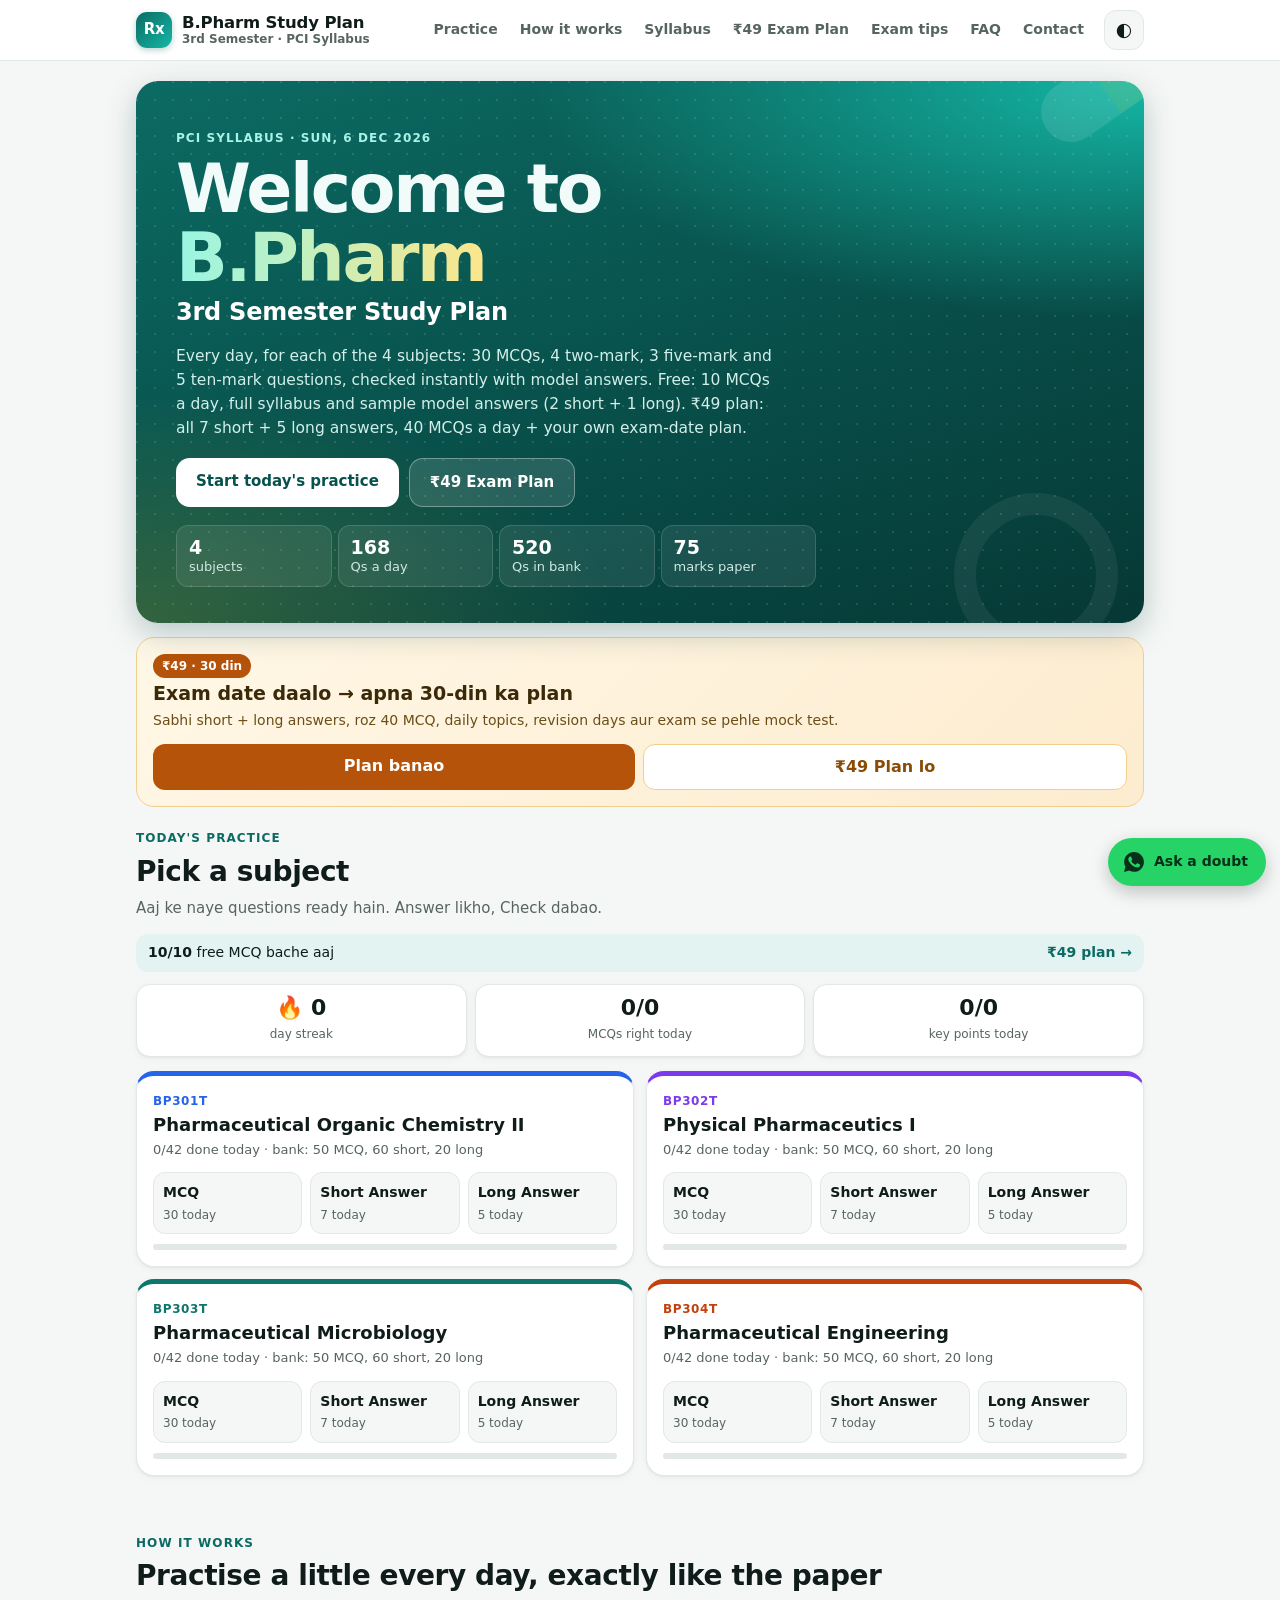
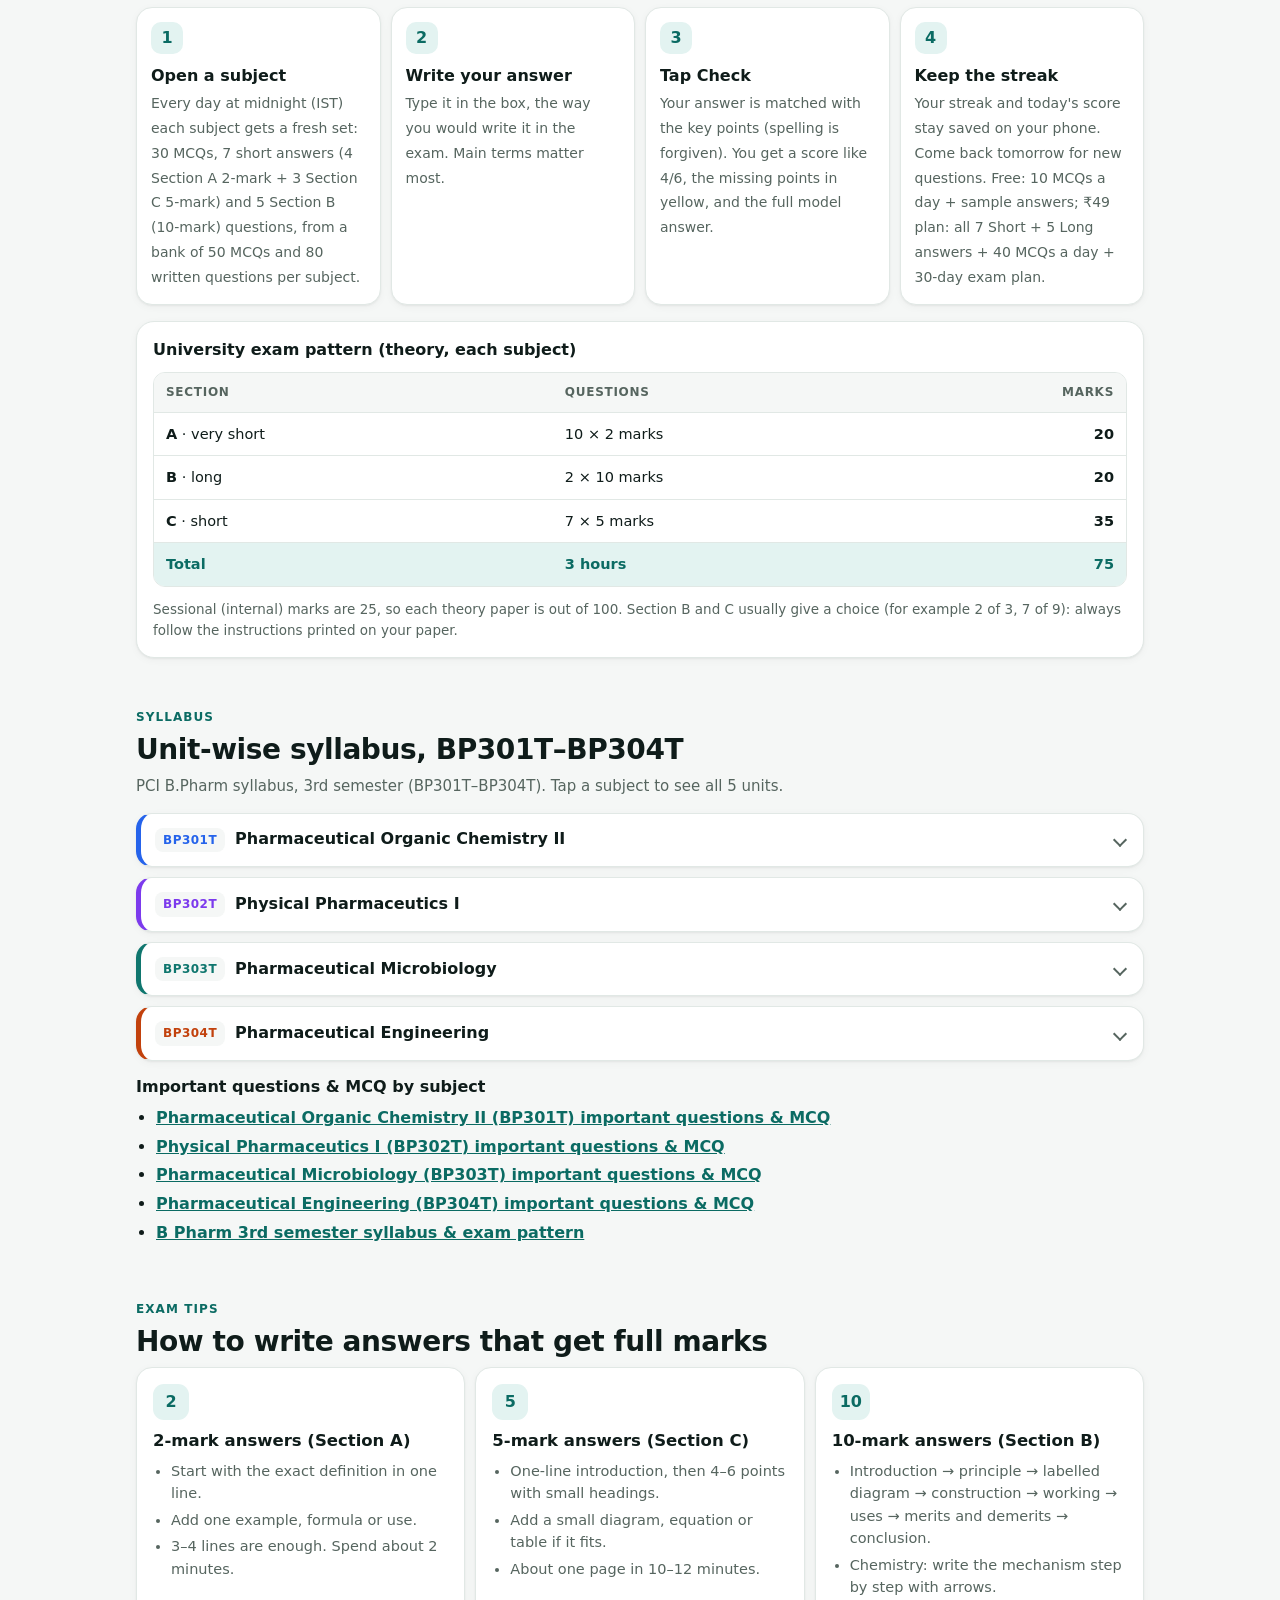
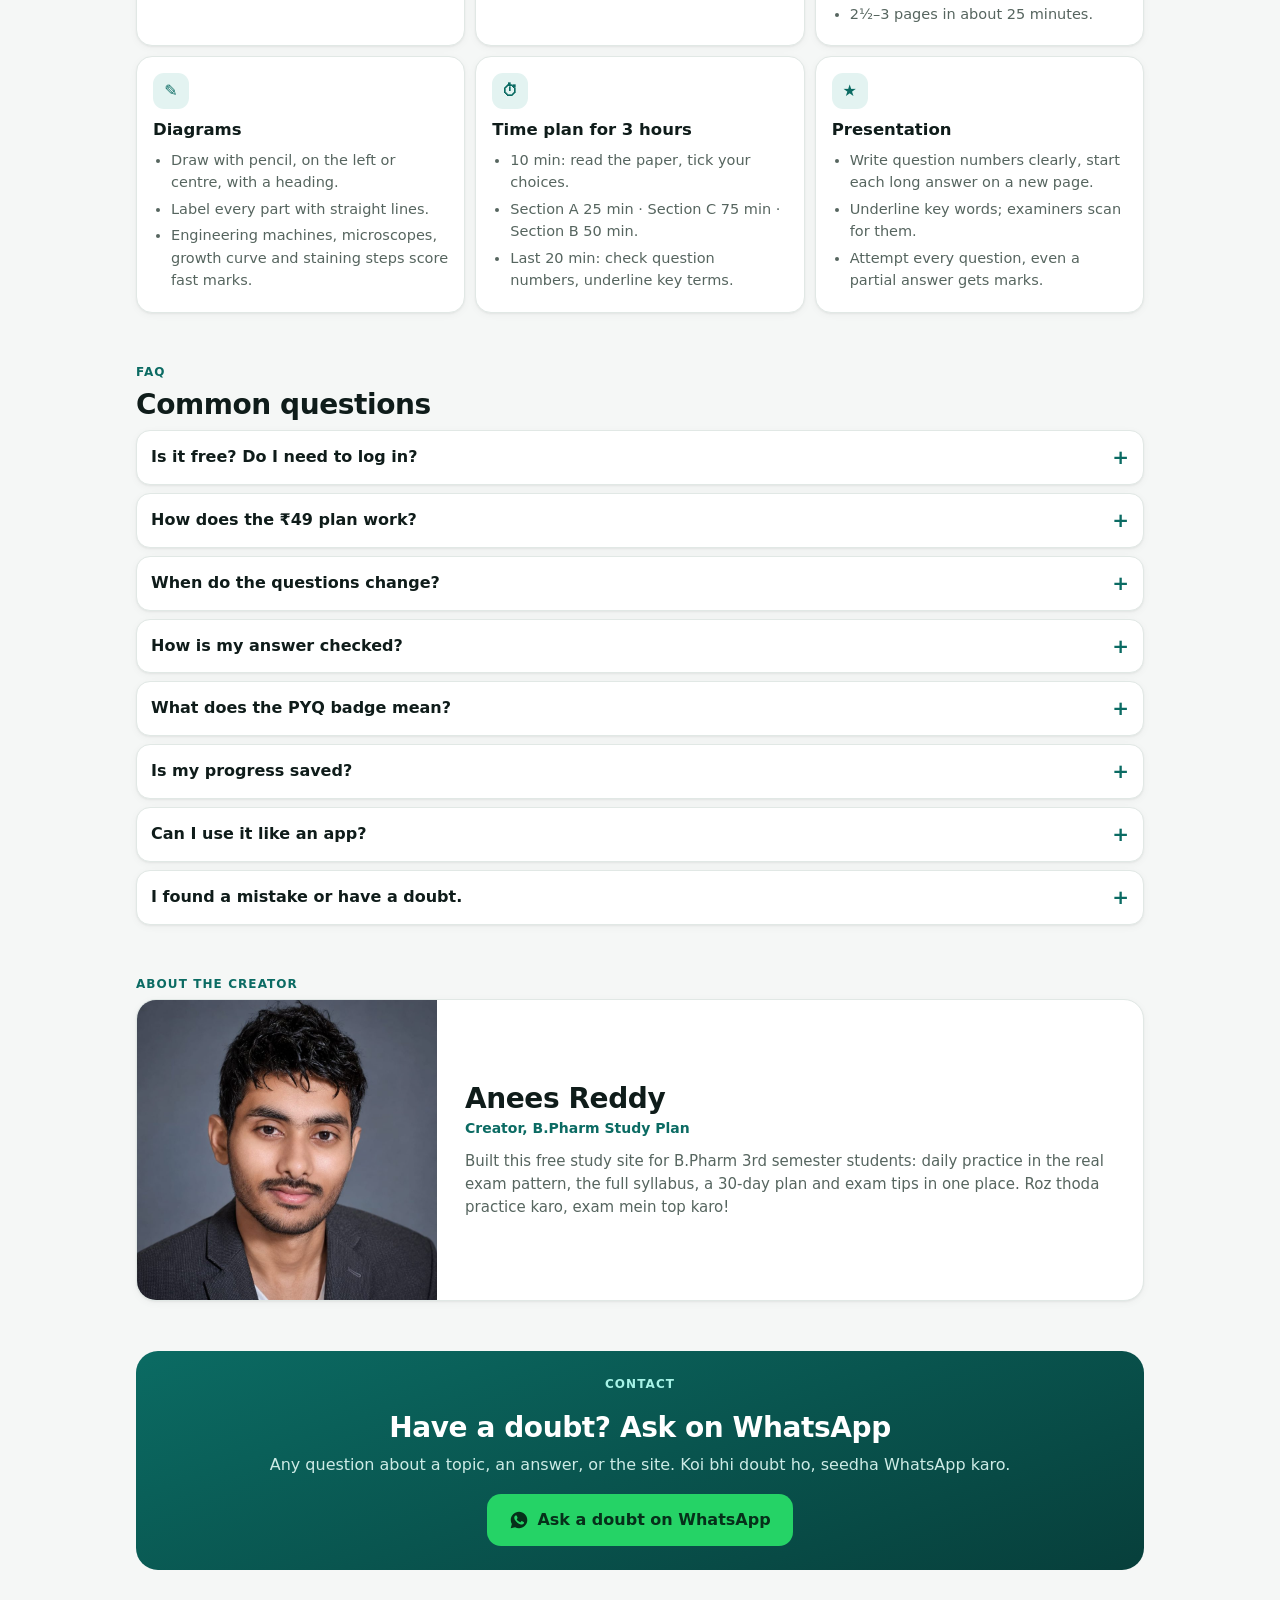
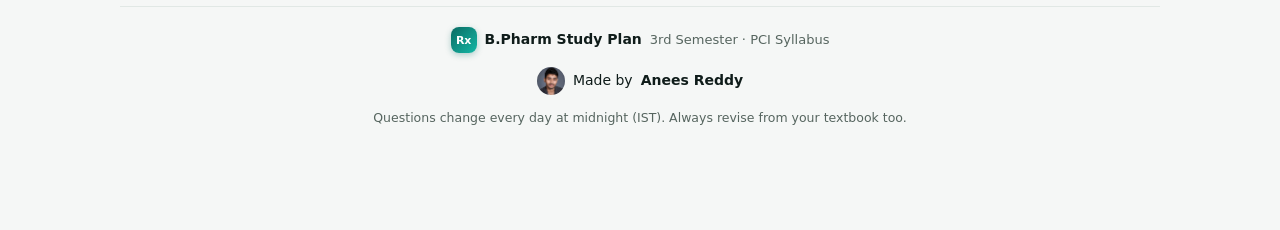
==== commit 9b4540cc: "SEO: subject landing pages, syllabus hub, sitemap, robots, JSON-LD, canonical, GSC verification file" ====
--- a/index.html
+++ b/index.html
@@ -3,9 +3,12 @@
 <head>
 <meta charset="utf-8">
 <meta name="viewport" content="width=device-width, initial-scale=1, viewport-fit=cover">
-<title>B.Pharm Study Plan · 3rd Semester (PCI Syllabus) – Daily Practice, Syllabus &amp; Exam Plan</title>
-<meta name="description" content="B.Pharm 3rd semester study site (PCI syllabus): new MCQs and Section A, B, C questions every day for BP301T–BP304T, answer checking by key points, unit-wise syllabus, exam-writing tips and a ₹49 30-day exam plan made from your exam date. By Anees Reddy.">
-<meta property="og:title" content="B.Pharm Study Plan · 3rd Semester">
+<title>B Pharm 3rd Semester Notes, Important Questions &amp; MCQ (PCI Syllabus) | Free Daily Practice</title>
+<meta name="description" content="Free B Pharm 3rd semester practice (PCI syllabus): daily MCQs, important questions and model answers for Pharmaceutical Organic Chemistry II, Physical Pharmaceutics I, Pharmaceutical Microbiology and Pharmaceutical Engineering, unit-wise syllabus and exam tips. By Anees Reddy.">
+<link rel="canonical" href="https://bpharm3-reddy.netlify.app/">
+<meta name="robots" content="index,follow,max-image-preview:large">
+<meta property="og:title" content="B Pharm 3rd Semester: Daily MCQ, Important Questions &amp; Notes (PCI)">
+<meta property="og:site_name" content="B.Pharm Study Plan">
 <meta property="og:description" content="PCI syllabus · daily MCQs + exam-pattern questions, notes and exam tips. Free daily practice, no login.">
 <meta property="og:type" content="website">
 <meta property="og:url" content="https://bpharm3-reddy.netlify.app/">
@@ -24,6 +27,9 @@
 <link rel="icon" href="icon-192.png">
 <link rel="apple-touch-icon" href="icon-192.png">
 <link rel="stylesheet" href="styles.css">
+<script type="application/ld+json">{"@context": "https://schema.org", "@type": "EducationalOrganization", "name": "B.Pharm Study Plan", "url": "https://bpharm3-reddy.netlify.app/", "founder": {"@type": "Person", "name": "Anees Reddy"}, "logo": "https://bpharm3-reddy.netlify.app/icon-512.png", "description": "Free B.Pharm 3rd semester (PCI syllabus) study site: daily MCQs, exam-pattern questions, model answers and a 30-day exam plan.", "sameAs": ["https://pharma3sem.publicvm.com/"]}</script>
+<script type="application/ld+json">{"@context": "https://schema.org", "@type": "WebSite", "name": "B.Pharm Study Plan", "alternateName": "B Pharm 3rd Semester Study Plan", "url": "https://bpharm3-reddy.netlify.app/", "inLanguage": "en-IN"}</script>
+<script type="application/ld+json">{"@context": "https://schema.org", "@type": "FAQPage", "mainEntity": [{"@type": "Question", "name": "Is it free? Do I need to log in?", "acceptedAnswer": {"@type": "Answer", "text": "Syllabus, notes, sample model answers (2 short + 1 long per set) and 10 MCQs a day are free, no login, no app download. ₹49 plan lene par (30 days): sabhi 7 Short + 5 Long answers + roz 40 MCQ + 30-din exam plan made from your exam date."}}, {"@type": "Question", "name": "How does the ₹49 plan work?", "acceptedAnswer": {"@type": "Answer", "text": "Open ₹49 Plan lo, pay by UPI, WhatsApp the payment screenshot and you get an unlock code. Type the code on the site: the plan opens for 30 days on that phone. One code is for one student."}}, {"@type": "Question", "name": "When do the questions change?", "acceptedAnswer": {"@type": "Answer", "text": "Every day at midnight, Indian time. No question repeats within a day's set, and the set rotates through the whole bank, so practising daily covers every unit."}}, {"@type": "Question", "name": "How is my answer checked?", "acceptedAnswer": {"@type": "Answer", "text": "Your answer is matched with the key points of the model answer. Spelling and capital letters don't matter, but the main terms do. It is a practice guide, not a teacher's marking: always read the model answer."}}, {"@type": "Question", "name": "What does the PYQ badge mean?", "acceptedAnswer": {"@type": "Answer", "text": "That question came in a previous university exam paper. The other questions follow the same pattern and level."}}, {"@type": "Question", "name": "Is my progress saved?", "acceptedAnswer": {"@type": "Answer", "text": "Yes, your streak, today's score and answers are saved on this phone's browser. Clearing browser data resets them."}}, {"@type": "Question", "name": "Can I use it like an app?", "acceptedAnswer": {"@type": "Answer", "text": "Yes. Open the site in Chrome, tap ⋮ → \"Add to Home screen\". It opens like an app."}}, {"@type": "Question", "name": "I found a mistake or have a doubt.", "acceptedAnswer": {"@type": "Answer", "text": "Message on WhatsApp, the doubt gets answered there."}}]}</script>
 </head>
 <body>
 <a class="skip" href="#app">Skip to content</a>
@@ -91,6 +97,7 @@
   <ol class="units"><li><b>Unit 1 · Flow of fluids, size reduction and size separation</b><p>Manometers, Reynolds number, Bernoulli&#x27;s theorem, energy losses; orifice meter, venturimeter, pitot tube, rotameter. Size reduction: laws, factors; hammer mill, ball mill, fluid energy mill, edge runner and end runner mill. Size separation: official grades of powders, standard sieves; sieve shaker, cyclone separator, air separator, bag filter, elutriation tank.</p></li><li><b>Unit 2 · Heat transfer, evaporation and distillation</b><p>Mechanisms of heat transfer, Fourier&#x27;s law, conduction, convection, radiation, heat exchangers and interchangers. Evaporation: factors; steam jacketed kettle, horizontal tube, climbing film, forced circulation and multiple effect evaporators (economy). Distillation: simple, flash, fractional, reduced pressure, steam and molecular distillation.</p></li><li><b>Unit 3 · Drying and mixing</b><p>Drying: mechanism, equilibrium moisture content, rate of drying curve; tray, drum, spray, fluidized bed, vacuum and freeze dryers. Mixing: factors, solid vs liquid mixing, mechanisms; double cone, twin shell and ribbon blenders, sigma blade and planetary mixers, propellers, turbines, paddles, Silverson emulsifier.</p></li><li><b>Unit 4 · Filtration and centrifugation</b><p>Filtration: theories, factors, filter aids and media; plate and frame filter, filter leaf, rotary drum filter, meta filter, cartridge filter, membrane filter, Seitz filter. Centrifugation: principle and applications; perforated and non-perforated basket, semi-continuous and super centrifuge.</p></li><li><b>Unit 5 · Materials of plant construction, corrosion and material handling</b><p>Factors in selecting materials for pharmaceutical plants; theories and types of corrosion and their prevention; ferrous and non-ferrous metals, inorganic and organic non-metals; basics of material handling systems.</p></li></ol>
   <a class="link" href="#/bp304t/mcq">Practise Pharmaceutical Engineering today →</a>
 </details>
+<div class="subjpages"><h3>Important questions &amp; MCQ by subject</h3><ul><li><a href="/pharmaceutical-organic-chemistry-2">Pharmaceutical Organic Chemistry II (BP301T) important questions &amp; MCQ</a></li><li><a href="/physical-pharmaceutics-1">Physical Pharmaceutics I (BP302T) important questions &amp; MCQ</a></li><li><a href="/pharmaceutical-microbiology">Pharmaceutical Microbiology (BP303T) important questions &amp; MCQ</a></li><li><a href="/pharmaceutical-engineering">Pharmaceutical Engineering (BP304T) important questions &amp; MCQ</a></li><li><a href="/b-pharm-3rd-semester-syllabus">B Pharm 3rd semester syllabus &amp; exam pattern</a></li></ul></div>
 </section>
 
 <section class="sec" id="tips" aria-labelledby="tips-h">
--- a/styles.css
+++ b/styles.css
@@ -357,3 +357,5 @@
 .gives b{font-weight:700}
 .locknote .gives,.locknote b{display:block;margin-top:6px;color:#6b3a00}
 .mt-till{color:var(--muted);font-size:13px}
+
+.subjpages{margin:14px 0 4px}.subjpages h3{font-size:16px;margin:0 0 6px}.subjpages ul{margin:0;padding-left:20px}.subjpages li{margin:4px 0}.subjpages a{color:var(--brand);font-weight:600}
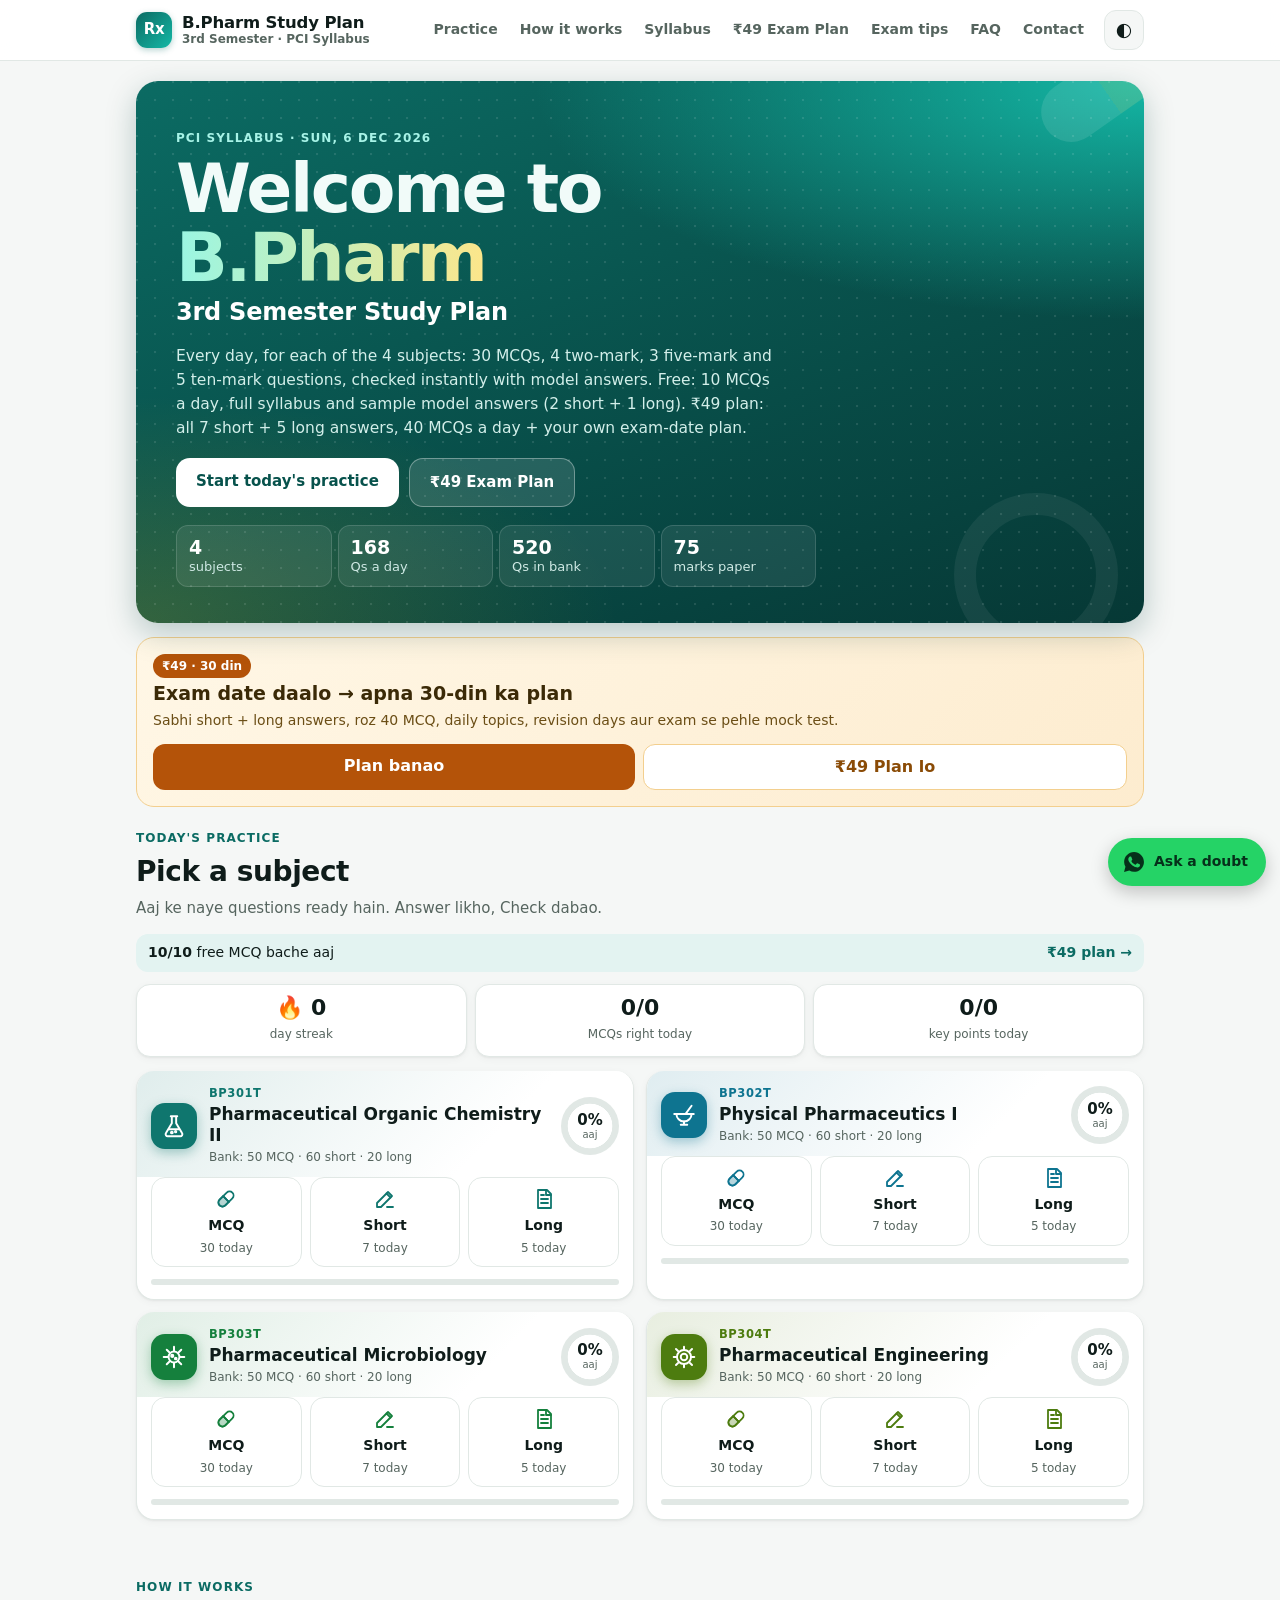
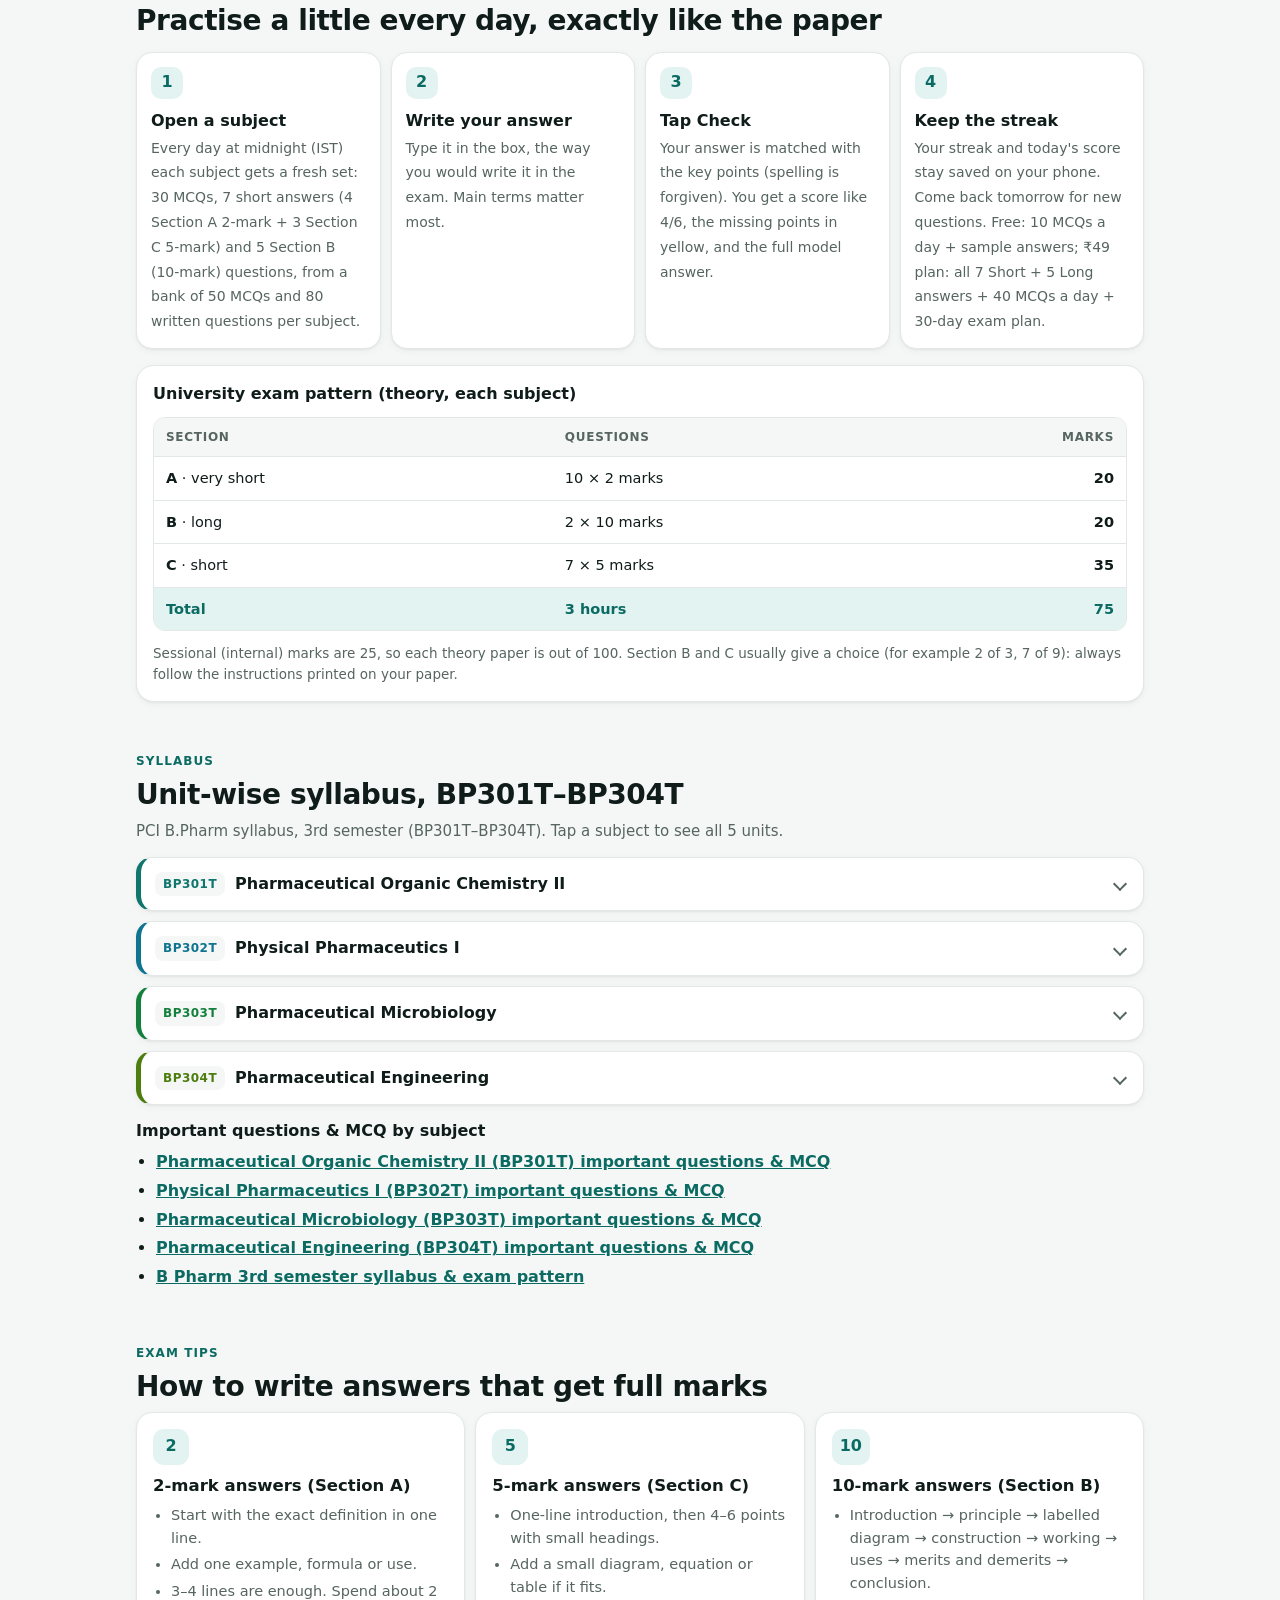
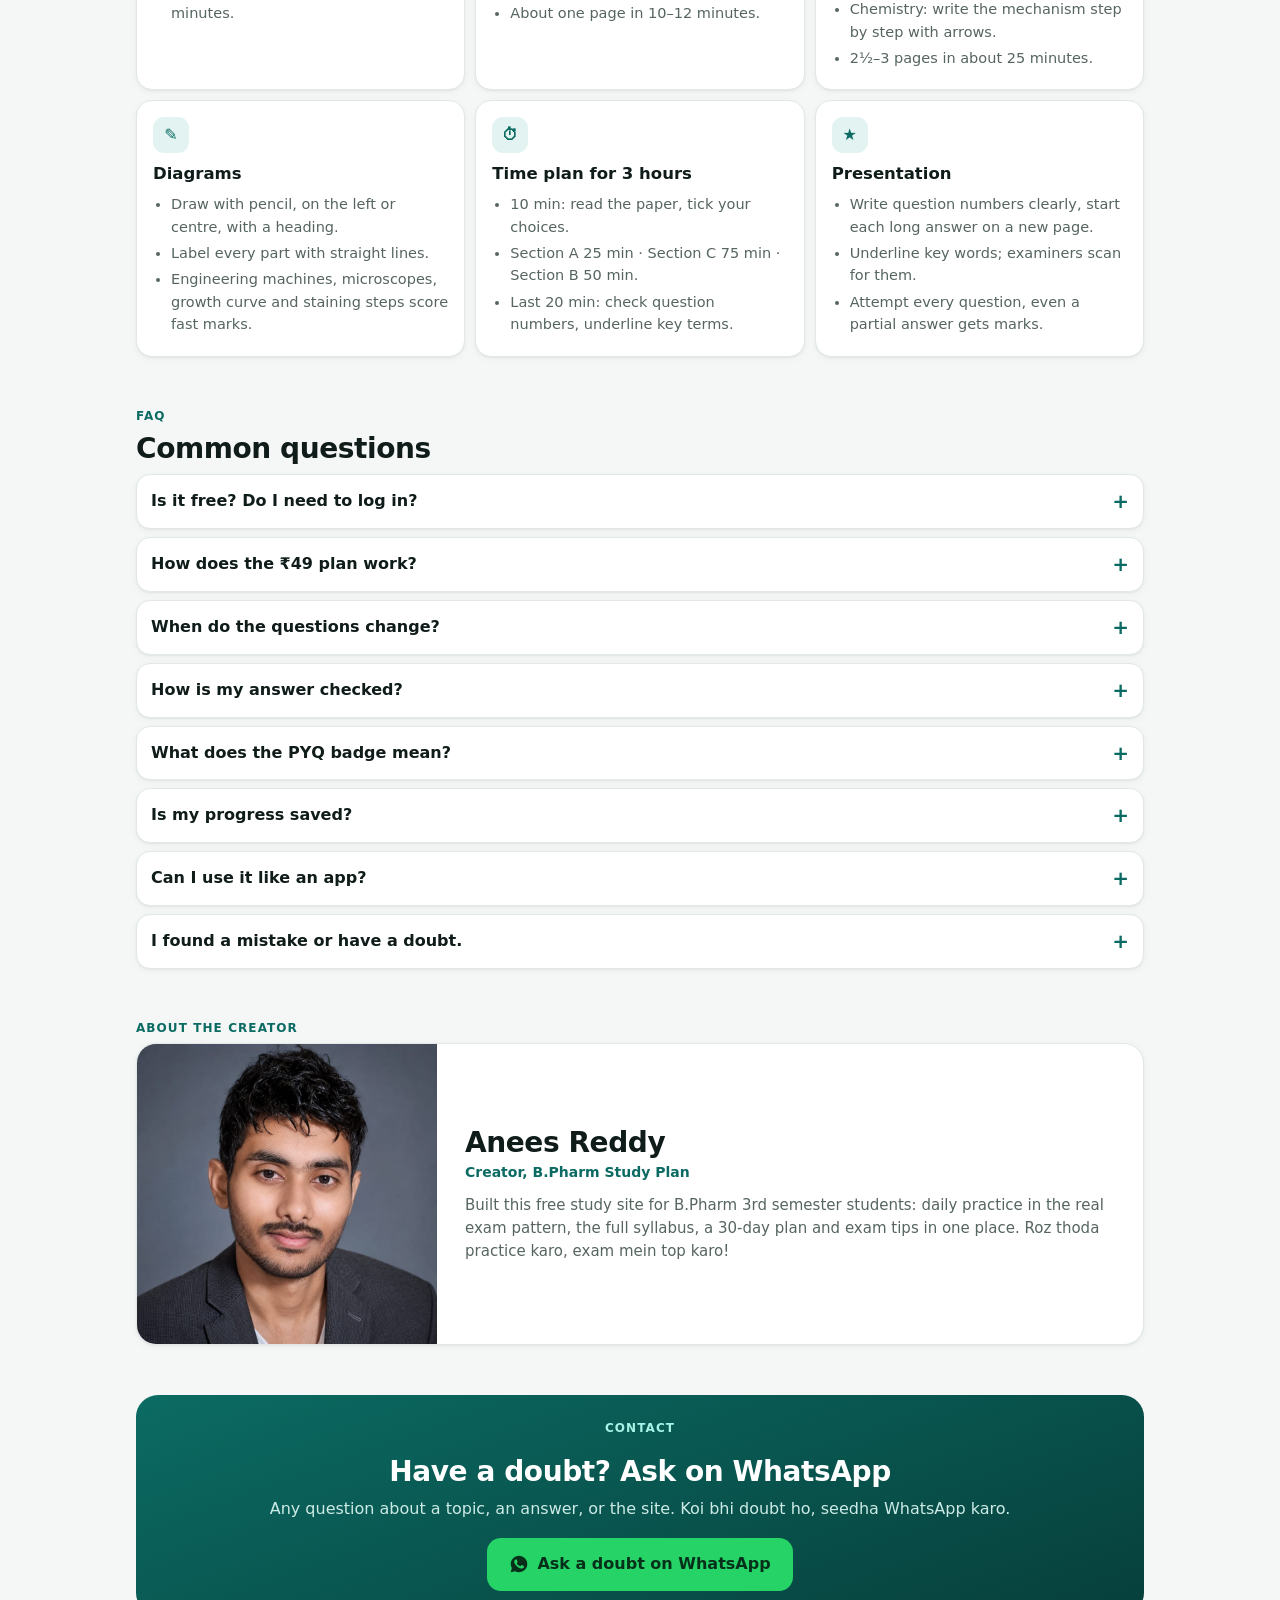
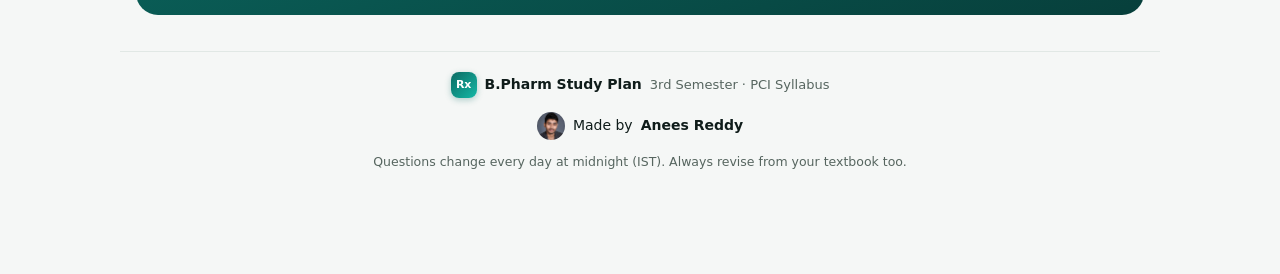
==== commit 334b3ab8: "v3 UI: subject hub with pharmacy hero, mode cards (MCQ/Short/Long/Plan), unit filter, lock panel; ca" ====
--- a/index.html
+++ b/index.html
@@ -5,21 +5,22 @@
 <meta name="viewport" content="width=device-width, initial-scale=1, viewport-fit=cover">
 <title>B Pharm 3rd Semester Notes, Important Questions &amp; MCQ (PCI Syllabus) | Free Daily Practice</title>
 <meta name="description" content="Free B Pharm 3rd semester practice (PCI syllabus): daily MCQs, important questions and model answers for Pharmaceutical Organic Chemistry II, Physical Pharmaceutics I, Pharmaceutical Microbiology and Pharmaceutical Engineering, unit-wise syllabus and exam tips. By Anees Reddy.">
-<link rel="canonical" href="https://bpharm3-reddy.netlify.app/">
+<meta name="author" content="Anees Reddy">
+<link rel="canonical" href="https://pharma3sem.publicvm.com/">
 <meta name="robots" content="index,follow,max-image-preview:large">
 <meta property="og:title" content="B Pharm 3rd Semester: Daily MCQ, Important Questions &amp; Notes (PCI)">
 <meta property="og:site_name" content="B.Pharm Study Plan">
 <meta property="og:description" content="PCI syllabus · daily MCQs + exam-pattern questions, notes and exam tips. Free daily practice, no login.">
 <meta property="og:type" content="website">
-<meta property="og:url" content="https://bpharm3-reddy.netlify.app/">
-<meta property="og:image" content="https://bpharm3-reddy.netlify.app/og.png">
+<meta property="og:url" content="https://pharma3sem.publicvm.com/">
+<meta property="og:image" content="https://pharma3sem.publicvm.com/og.png">
 <meta property="og:image:width" content="1200">
 <meta property="og:image:height" content="630">
 <meta property="og:image:alt" content="B.Pharm Study Plan, 3rd Semester">
 <meta name="twitter:card" content="summary_large_image">
 <meta name="twitter:title" content="B.Pharm Study Plan · 3rd Semester">
 <meta name="twitter:description" content="PCI syllabus · daily MCQs + exam-pattern questions, notes and exam tips. Free daily practice, no login.">
-<meta name="twitter:image" content="https://bpharm3-reddy.netlify.app/og.png">
+<meta name="twitter:image" content="https://pharma3sem.publicvm.com/og.png">
 <meta name="theme-color" content="#ffffff">
 <meta name="color-scheme" content="only light">
 <style>html{background:#f5f7f6;color:#0f1c1a;color-scheme:only light}</style>
@@ -27,8 +28,8 @@
 <link rel="icon" href="icon-192.png">
 <link rel="apple-touch-icon" href="icon-192.png">
 <link rel="stylesheet" href="styles.css">
-<script type="application/ld+json">{"@context": "https://schema.org", "@type": "EducationalOrganization", "name": "B.Pharm Study Plan", "url": "https://bpharm3-reddy.netlify.app/", "founder": {"@type": "Person", "name": "Anees Reddy"}, "logo": "https://bpharm3-reddy.netlify.app/icon-512.png", "description": "Free B.Pharm 3rd semester (PCI syllabus) study site: daily MCQs, exam-pattern questions, model answers and a 30-day exam plan.", "sameAs": ["https://pharma3sem.publicvm.com/"]}</script>
-<script type="application/ld+json">{"@context": "https://schema.org", "@type": "WebSite", "name": "B.Pharm Study Plan", "alternateName": "B Pharm 3rd Semester Study Plan", "url": "https://bpharm3-reddy.netlify.app/", "inLanguage": "en-IN"}</script>
+<script type="application/ld+json">{"@context": "https://schema.org", "@type": "EducationalOrganization", "name": "B.Pharm Study Plan", "url": "https://pharma3sem.publicvm.com/", "founder": {"@type": "Person", "name": "Anees Reddy"}, "logo": "https://pharma3sem.publicvm.com/icon-512.png", "description": "Free B.Pharm 3rd semester (PCI syllabus) study site: daily MCQs, exam-pattern questions, model answers and a 30-day exam plan.", "sameAs": ["https://bpharm3-reddy.netlify.app/"]}</script>
+<script type="application/ld+json">{"@context": "https://schema.org", "@type": "WebSite", "name": "B.Pharm Study Plan", "alternateName": "B Pharm 3rd Semester Study Plan", "url": "https://pharma3sem.publicvm.com/", "inLanguage": "en-IN"}</script>
 <script type="application/ld+json">{"@context": "https://schema.org", "@type": "FAQPage", "mainEntity": [{"@type": "Question", "name": "Is it free? Do I need to log in?", "acceptedAnswer": {"@type": "Answer", "text": "Syllabus, notes, sample model answers (2 short + 1 long per set) and 10 MCQs a day are free, no login, no app download. ₹49 plan lene par (30 days): sabhi 7 Short + 5 Long answers + roz 40 MCQ + 30-din exam plan made from your exam date."}}, {"@type": "Question", "name": "How does the ₹49 plan work?", "acceptedAnswer": {"@type": "Answer", "text": "Open ₹49 Plan lo, pay by UPI, WhatsApp the payment screenshot and you get an unlock code. Type the code on the site: the plan opens for 30 days on that phone. One code is for one student."}}, {"@type": "Question", "name": "When do the questions change?", "acceptedAnswer": {"@type": "Answer", "text": "Every day at midnight, Indian time. No question repeats within a day's set, and the set rotates through the whole bank, so practising daily covers every unit."}}, {"@type": "Question", "name": "How is my answer checked?", "acceptedAnswer": {"@type": "Answer", "text": "Your answer is matched with the key points of the model answer. Spelling and capital letters don't matter, but the main terms do. It is a practice guide, not a teacher's marking: always read the model answer."}}, {"@type": "Question", "name": "What does the PYQ badge mean?", "acceptedAnswer": {"@type": "Answer", "text": "That question came in a previous university exam paper. The other questions follow the same pattern and level."}}, {"@type": "Question", "name": "Is my progress saved?", "acceptedAnswer": {"@type": "Answer", "text": "Yes, your streak, today's score and answers are saved on this phone's browser. Clearing browser data resets them."}}, {"@type": "Question", "name": "Can I use it like an app?", "acceptedAnswer": {"@type": "Answer", "text": "Yes. Open the site in Chrome, tap ⋮ → \"Add to Home screen\". It opens like an app."}}, {"@type": "Question", "name": "I found a mistake or have a doubt.", "acceptedAnswer": {"@type": "Answer", "text": "Message on WhatsApp, the doubt gets answered there."}}]}</script>
 </head>
 <body>
--- a/styles.css
+++ b/styles.css
@@ -359,3 +359,122 @@
 .mt-till{color:var(--muted);font-size:13px}
 
 .subjpages{margin:14px 0 4px}.subjpages h3{font-size:16px;margin:0 0 6px}.subjpages ul{margin:0;padding-left:20px}.subjpages li{margin:4px 0}.subjpages a{color:var(--brand);font-weight:600}
+
+
+/* ===== v3: pharmacy UI (subject hub, mode cards, icons) ===== */
+:root{--c1:#0f766e;--c2:#0e7490;--c3:#15803d;--c4:#4d7c0f;--teal1:#0b6b63;--teal2:#14b8a6;--mint:#ecfdf8}
+[data-theme="dark"]{--c1:#2dd4bf;--c2:#22d3ee;--c3:#4ade80;--c4:#a3e635;--mint:#10302b}
+.q .pyq{background:#c2410c}
+.ico{display:inline-grid;place-items:center;flex:none}
+.ico svg{width:100%;height:100%;display:block}
+.ico.tiny{width:16px;height:16px;vertical-align:-3px}
+/* progress ring */
+.ring{--p:0;flex:none;width:58px;height:58px;border-radius:50%;display:grid;place-content:center;text-align:center;line-height:1;
+  background:radial-gradient(closest-side,var(--card) 76%,transparent 78% 100%),conic-gradient(var(--accent,var(--brand)) calc(var(--p)*1%),var(--line) 0)}
+.ring b{font-size:15px;font-weight:800;color:var(--ink)}
+.ring small{font-size:10px;color:var(--muted);margin-top:2px}
+/* home subject cards */
+.subject{border-top:0;padding:0;overflow:hidden;position:relative}
+.subject .sj-head{display:flex;align-items:center;gap:12px;padding:14px 14px 10px;text-decoration:none;color:var(--ink);
+  background:linear-gradient(135deg,color-mix(in srgb,var(--accent) 13%,var(--card)),var(--card) 70%)}
+.subject .sj-ic{width:46px;height:46px;padding:10px;border-radius:14px;background:var(--accent);color:#fff;box-shadow:0 4px 12px color-mix(in srgb,var(--accent) 35%,transparent)}
+.subject .sj-txt{flex:1;min-width:0;display:flex;flex-direction:column}
+.subject .sj-txt .code{font-size:11.5px}
+.subject .sj-txt h3{margin:1px 0 2px;font-size:17px;line-height:1.25}
+.subject .sj-txt .meta{margin:0;font-size:12px}
+.subject .row.three{padding:0 14px;gap:8px}
+.subject .pill{align-items:center;text-align:center;padding:10px 6px;min-height:76px;justify-content:center;border-radius:14px;background:var(--card);border:1.5px solid var(--line);transition:transform .12s,border-color .12s}
+.subject .pill:active{transform:scale(.97)}
+.subject .pill .pi{width:24px;height:24px;color:var(--accent);margin-bottom:2px}
+.subject .progress{margin:12px 14px 14px}
+/* subject hero */
+.shero{position:relative;overflow:hidden;margin:12px 0 4px;border-radius:22px;padding:16px;color:#fff;
+  background:radial-gradient(120% 90% at 100% 0%,rgba(255,255,255,.18),transparent 55%),linear-gradient(135deg,var(--teal1),color-mix(in srgb,var(--accent) 55%,var(--teal2)));
+  box-shadow:0 8px 24px rgba(11,107,99,.22)}
+[data-theme="dark"] .shero{background:linear-gradient(135deg,#0d3d38,color-mix(in srgb,var(--accent) 35%,#0d3d38))}
+.shero::after{content:"";position:absolute;inset:0;pointer-events:none;opacity:.12;
+  background-image:radial-gradient(circle at 12px 12px,#fff 1.6px,transparent 2px);background-size:26px 26px}
+.shero .sh-bg{position:absolute;right:-26px;bottom:-34px;width:150px;height:150px;opacity:.13;color:#fff}
+.shero .sh-row{position:relative;z-index:1;display:flex;align-items:center;gap:12px}
+.shero .sh-ic{width:52px;height:52px;padding:11px;border-radius:16px;background:rgba(255,255,255,.18);border:1px solid rgba(255,255,255,.3);color:#fff}
+.shero .sh-txt{flex:1;min-width:0}
+.shero .sh-code{margin:0;display:flex;gap:8px;align-items:center;font-size:11.5px;font-weight:700;letter-spacing:.05em;opacity:.92;text-transform:uppercase}
+.shero .rx{font-size:14px;font-weight:800;opacity:.85}
+.shero h1{margin:2px 0 1px;font-size:21px;line-height:1.2;color:#fff}
+.shero .sh-sub{margin:0;font-size:13px;opacity:.88}
+.shero .ring{--accent:#fff;background:radial-gradient(closest-side,rgba(6,60,55,.55) 76%,transparent 78% 100%),conic-gradient(#fff calc(var(--p)*1%),rgba(255,255,255,.25) 0)}
+.shero .ring b{color:#fff}.shero .ring small{color:rgba(255,255,255,.8)}
+.shero .sh-stats{position:relative;z-index:1;display:grid;grid-template-columns:repeat(3,1fr);gap:8px;margin-top:14px}
+.shero .sh-stats span{background:rgba(255,255,255,.14);border:1px solid rgba(255,255,255,.2);border-radius:12px;padding:7px 6px;text-align:center;font-size:12px;opacity:.97}
+.shero .sh-stats b{display:block;font-size:16px}
+.shero.compact{padding:12px 14px;border-radius:18px}
+.shero.compact .sh-stats{display:none}
+.shero.compact h1{font-size:18px}
+.shero.compact .sh-ic{width:42px;height:42px;padding:9px;border-radius:13px}
+.shero.compact .ring{width:50px;height:50px}
+.shero.compact .ring b{font-size:13px}
+/* hub */
+.hubhead h2{margin:14px 0 2px;font-size:19px}
+.hubhead p{margin:0 0 10px;color:var(--muted);font-size:14px}
+.modes{display:grid;gap:10px;margin:8px 0 10px}
+.mode{position:relative;display:grid;grid-template-columns:auto 1fr auto;grid-template-areas:"ic txt badge" "ic txt go";align-items:center;column-gap:12px;row-gap:4px;
+  text-decoration:none;color:var(--ink);background:var(--card);border:1.5px solid var(--line);border-radius:18px;padding:14px;box-shadow:var(--shadow);min-height:76px;transition:transform .12s,border-color .12s,box-shadow .12s}
+.mode:hover{border-color:var(--brand)}
+.mode:active{transform:scale(.985)}
+.mode .mi{grid-area:ic;width:50px;height:50px;padding:11px;border-radius:15px;color:#fff;background:linear-gradient(135deg,var(--teal1),var(--teal2))}
+.mode-short .mi{background:linear-gradient(135deg,#0e7490,#22d3ee)}
+.mode-long .mi{background:linear-gradient(135deg,#15803d,#4ade80)}
+.mode-plan .mi{background:linear-gradient(135deg,#b45309,#f59e0b)}
+.mode .mtxt{grid-area:txt;display:flex;flex-direction:column;min-width:0}
+.mode .mtxt strong{font-size:16.5px;line-height:1.25}
+.mode .mtxt small{font-size:12.5px;color:var(--muted);line-height:1.35;margin-top:2px}
+.mode .mbadge{grid-area:badge;justify-self:end;font-size:11px;font-weight:800;padding:3px 8px;border-radius:999px;background:var(--brand-soft);color:var(--brand);white-space:nowrap}
+.mode .mbadge.pro{background:var(--good-soft);color:var(--good)}
+.mode .mbadge.gold{background:#fff4e0;color:#8a4b00}
+[data-theme="dark"] .mode .mbadge.gold{background:#3a2c0c;color:#fbbf24}
+.mode .mgo{grid-area:go;justify-self:end;display:inline-flex;align-items:center;gap:2px;font-size:13px;font-weight:700;color:var(--brand);white-space:nowrap}
+.mode-plan{margin-bottom:6px;background:linear-gradient(135deg,#fffaf0,var(--card) 70%);border-color:#f3d9a8}
+[data-theme="dark"] .mode-plan{background:var(--card);border-color:#5a4313}
+.mode-plan .mgo{color:#8a4b00}
+[data-theme="dark"] .mode-plan .mgo{color:#fbbf24}
+/* modes as tabs (inside a mode): compact 3-up switcher */
+.modes.as-tabs{grid-template-columns:repeat(3,1fr);gap:8px;position:sticky;top:60px;z-index:5;background:color-mix(in srgb,var(--bg) 94%,transparent);padding:8px 0;margin:6px 0 4px;backdrop-filter:blur(6px)}
+.modes.as-tabs .mode{grid-template-columns:1fr;grid-template-areas:"ic" "txt";justify-items:center;text-align:center;padding:10px 6px;min-height:0;border-radius:15px;row-gap:4px;box-shadow:none}
+.modes.as-tabs .mode .mi{width:34px;height:34px;padding:7px;border-radius:11px}
+.modes.as-tabs .mtxt strong{font-size:13.5px}
+.modes.as-tabs .mtxt small,.modes.as-tabs .mgo{display:none}
+.modes.as-tabs .mbadge{position:absolute;top:-7px;right:-4px;font-size:9.5px;padding:2px 6px;box-shadow:0 1px 3px rgba(0,0,0,.12)}
+.modes.as-tabs .mode.on{border-color:var(--brand);background:var(--mint);box-shadow:0 0 0 3px color-mix(in srgb,var(--brand) 18%,transparent)}
+.modes.as-tabs .mode.on .mtxt strong{color:var(--brand)}
+/* units */
+.unitsec .sechead h2{display:flex;align-items:center;gap:6px}
+.units{list-style:none;margin:0 0 14px;padding:0;display:grid;gap:8px}
+.units li{display:flex;gap:12px;align-items:center;background:var(--card);border:1px solid var(--line);border-radius:14px;padding:11px 12px}
+.units .un{flex:none;width:34px;height:34px;border-radius:10px;display:grid;place-items:center;font-weight:800;color:var(--brand);background:var(--brand-soft)}
+.units .ut{display:flex;flex-direction:column;min-width:0}
+.units .ut strong{font-size:14.5px;line-height:1.3}
+.units .ut small{font-size:12px;color:var(--muted)}
+/* unit filter chips */
+.ufilter{display:flex;gap:6px;overflow-x:auto;padding:2px 0 10px;margin:0 -16px;padding-left:16px;padding-right:16px;scrollbar-width:none}
+.ufilter::-webkit-scrollbar{display:none}
+.ufilter button{flex:none;border:1.5px solid var(--line);background:var(--card);border-radius:999px;padding:7px 13px;font-size:13px;font-weight:700;color:var(--muted);cursor:pointer;min-height:36px}
+.ufilter button[aria-pressed="true"]{background:var(--brand);border-color:var(--brand);color:var(--brand-ink)}
+/* question cards polish */
+.qlist .q{border-radius:18px;border-left:4px solid var(--brand-soft)}
+.qlist .q .num{background:linear-gradient(135deg,var(--teal1),var(--teal2));color:#fff}
+.qlist .opt{min-height:48px;align-items:center;border-radius:14px}
+.qlist .opt:not(:disabled):active{transform:scale(.99)}
+.mcqscore{display:flex;align-items:center;justify-content:center;gap:4px;flex-wrap:wrap;background:linear-gradient(135deg,#073f3a,var(--teal1));color:#fff}
+.mcqscore .msbar{flex-basis:100%;height:5px;border-radius:5px;background:rgba(255,255,255,.22);overflow:hidden;margin-bottom:6px}
+.mcqscore .msbar i{display:block;height:100%;background:#5eead4;width:0;transition:width .3s}
+/* locked */
+.q.locked{border-left-color:#f0c27a;background:linear-gradient(180deg,var(--card),color-mix(in srgb,#fff4e0 45%,var(--card)))}
+[data-theme="dark"] .q.locked{background:var(--card);border-left-color:#5a4313}
+.q.locked .lockic{color:#b45309}
+.lockpanel{display:flex;gap:10px;align-items:flex-start;background:color-mix(in srgb,#fff4e0 70%,var(--card));border:1px dashed #f0c27a;border-radius:12px;padding:10px;margin:0 0 10px}
+[data-theme="dark"] .lockpanel{background:#2a210c;border-color:#5a4313}
+.lockpanel .lp-ic{width:30px;height:30px;padding:5px;border-radius:9px;background:#f59e0b;color:#fff}
+.lockpanel .locknote{margin:0}
+.lockbtn{display:flex;justify-content:center;width:100%;min-height:46px;align-items:center;border-radius:12px;font-weight:800}
+@media(min-width:720px){.modes:not(.as-tabs){grid-template-columns:repeat(3,1fr)}.modes:not(.as-tabs) .mode{grid-template-columns:1fr auto;grid-template-areas:"ic badge" "txt txt" "go go";row-gap:8px}.modes:not(.as-tabs) .mode .mgo{justify-self:start}}
+@media(prefers-reduced-motion:reduce){.mode,.subject .pill,.mcqscore .msbar i{transition:none}}
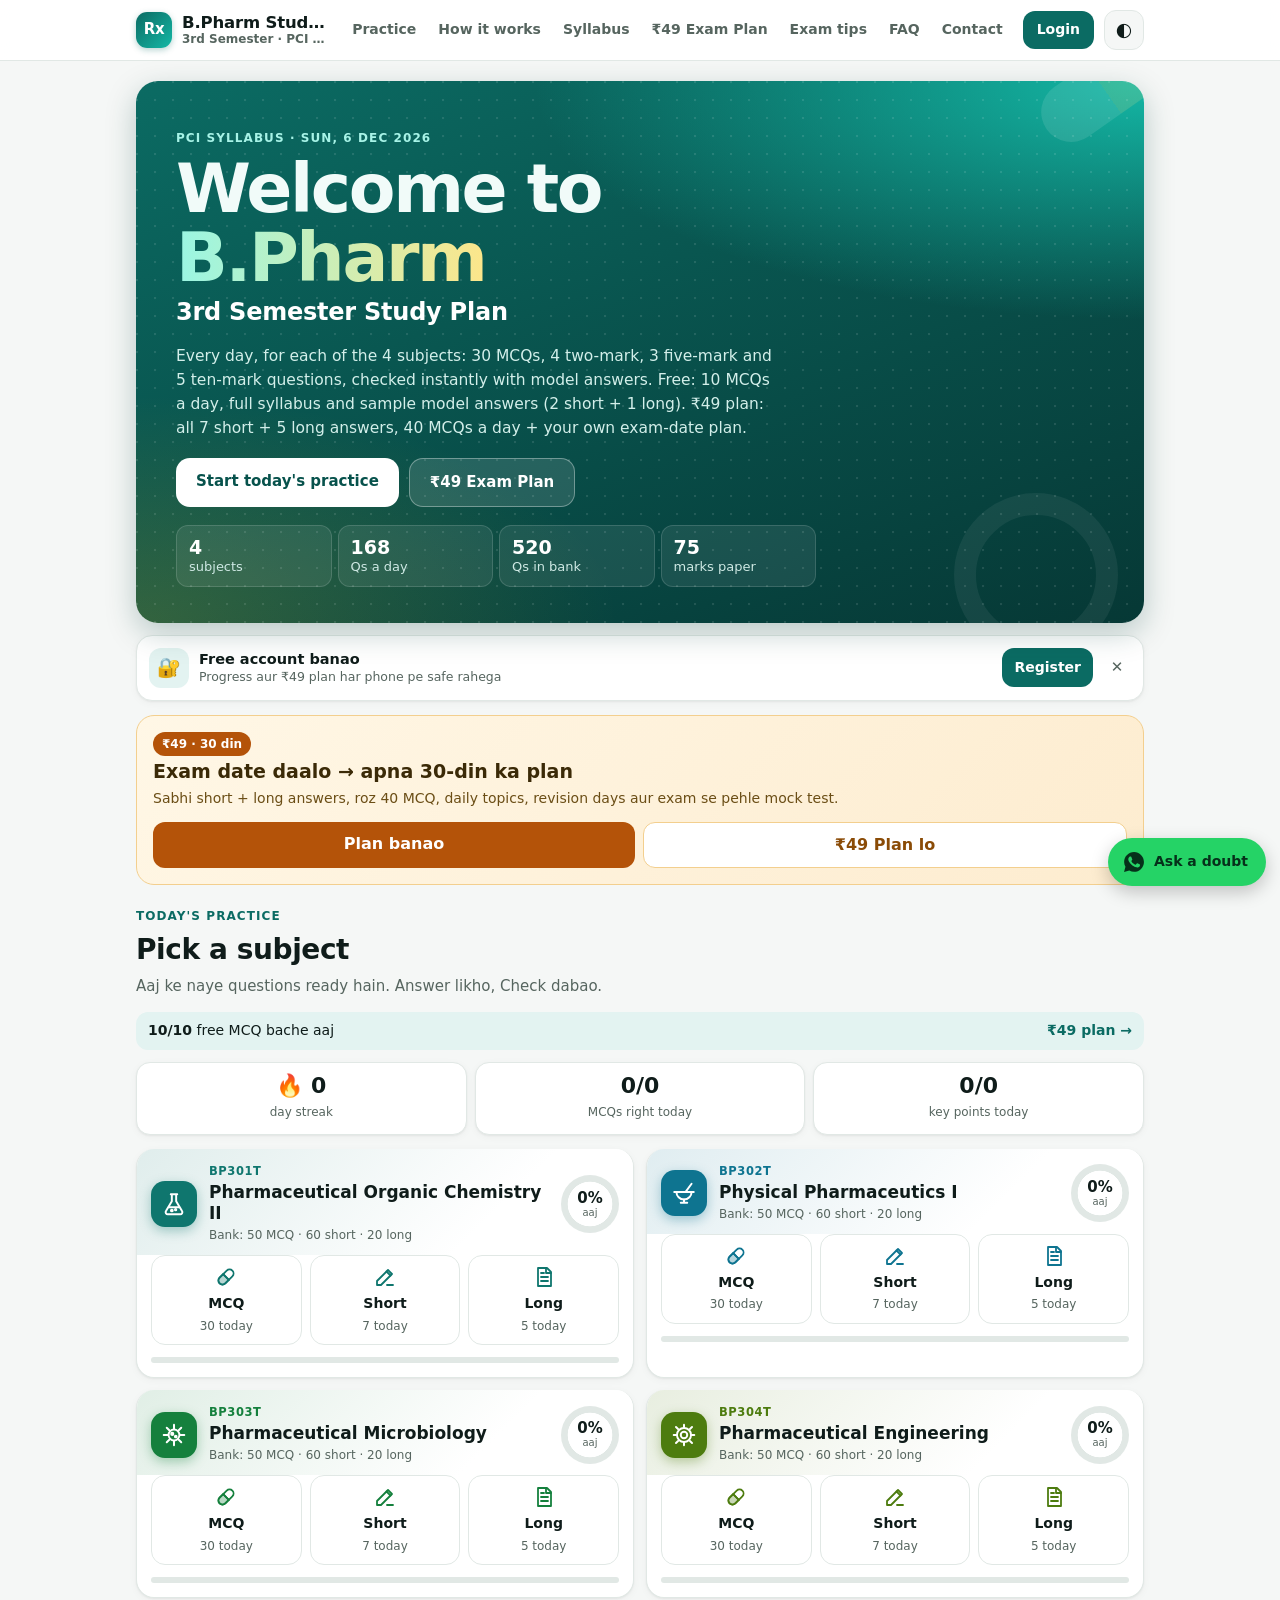
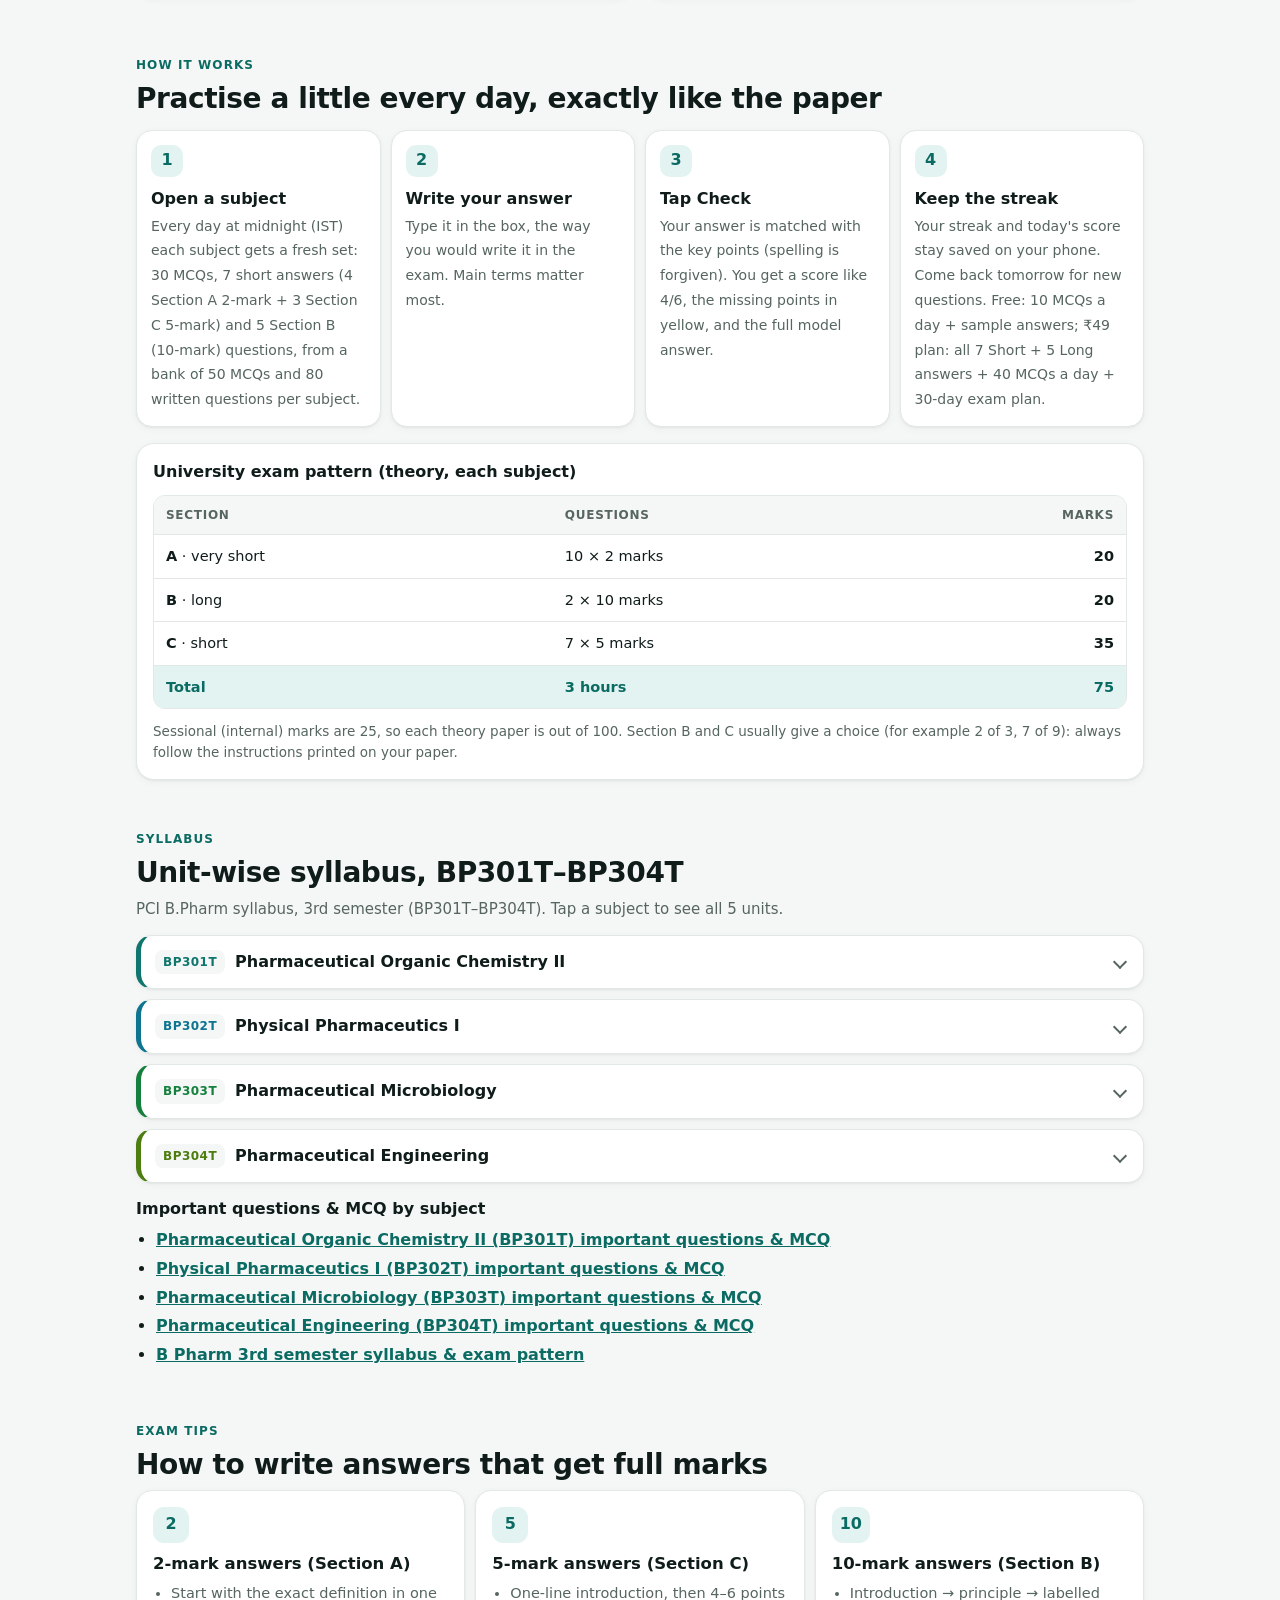
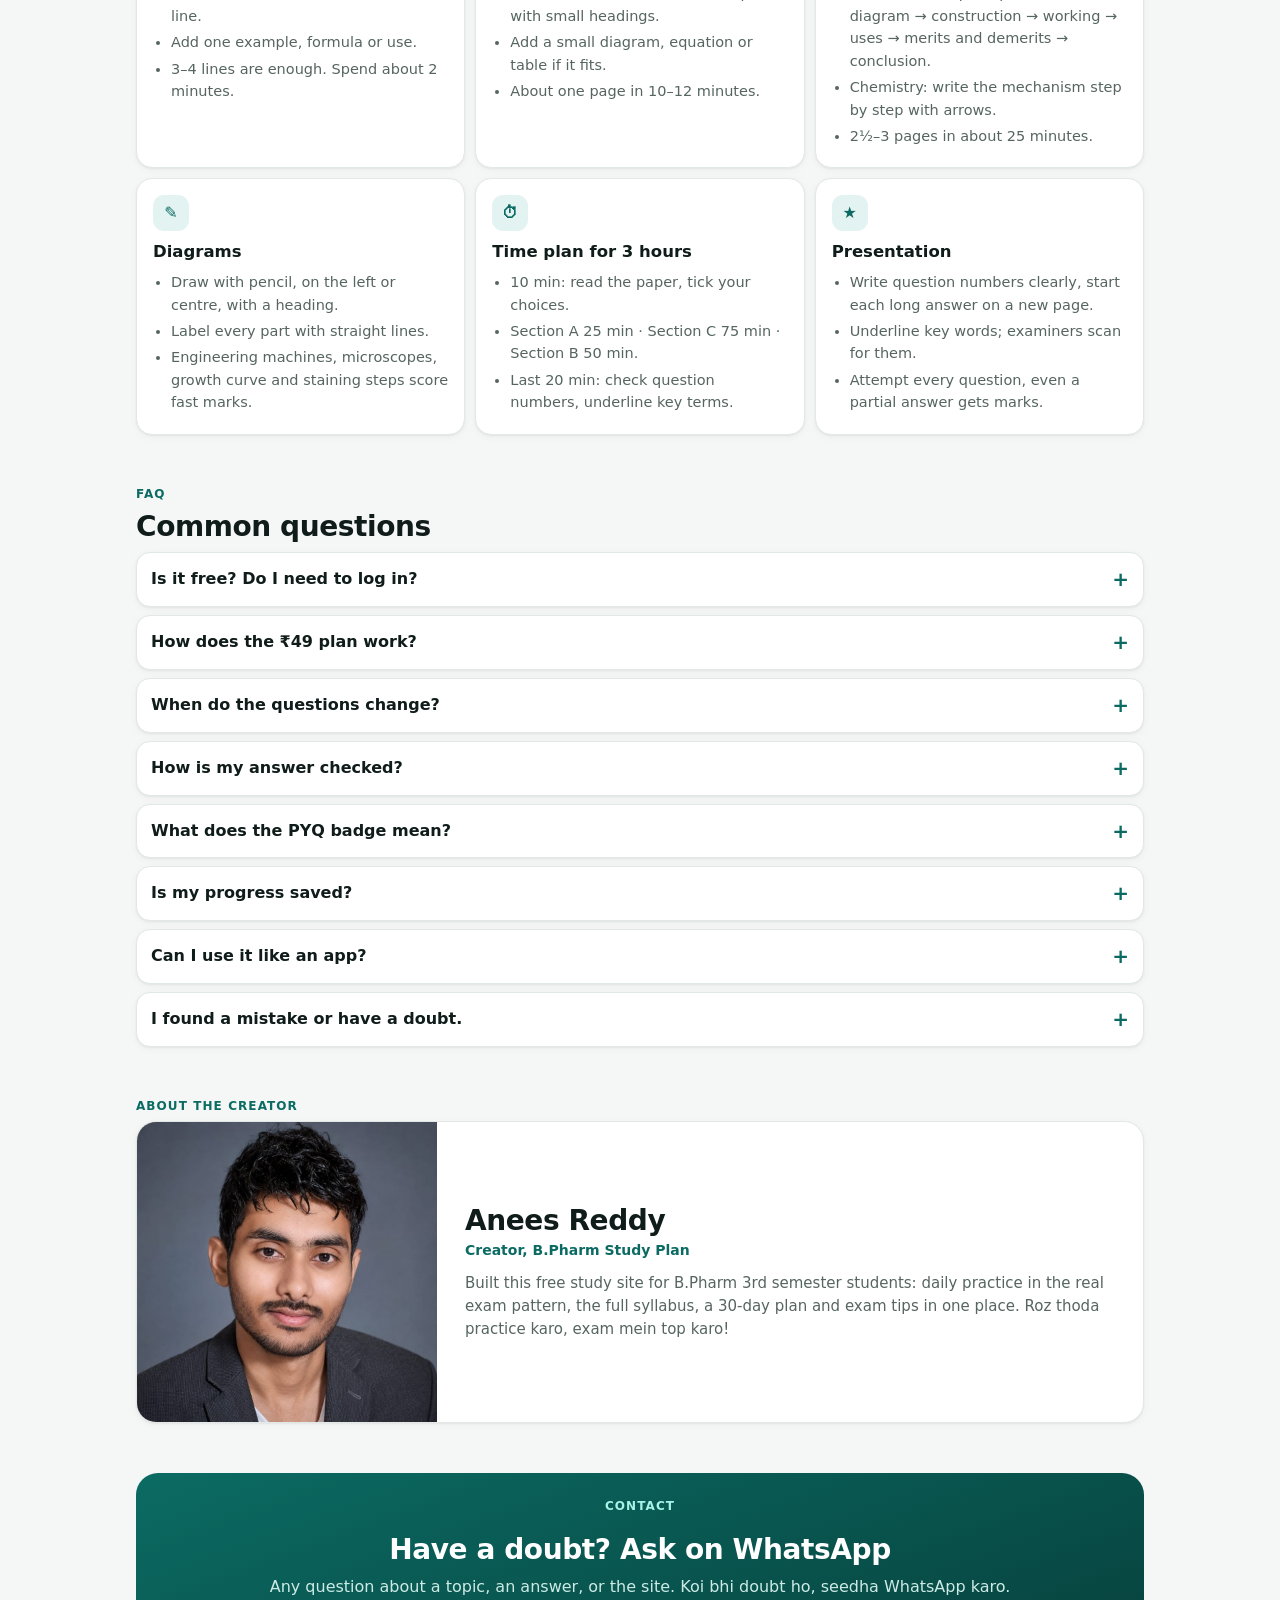
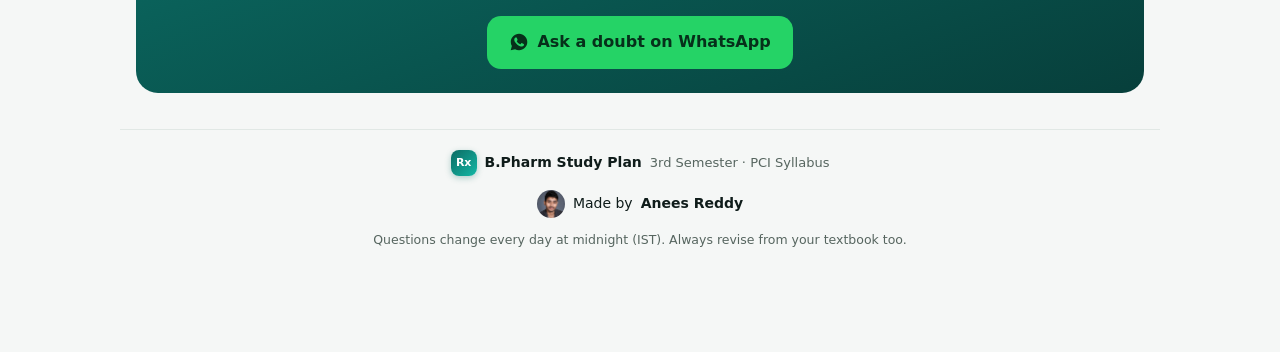
==== commit f7672927: "Optional account: Register/Login with email or phone + password (Hi <name> + Logout in header), prog" ====
--- a/index.html
+++ b/index.html
@@ -27,10 +27,10 @@
 <link rel="manifest" href="manifest.json">
 <link rel="icon" href="icon-192.png">
 <link rel="apple-touch-icon" href="icon-192.png">
-<link rel="stylesheet" href="styles.css">
+<link rel="stylesheet" href="styles.css?v=10a">
 <script type="application/ld+json">{"@context": "https://schema.org", "@type": "EducationalOrganization", "name": "B.Pharm Study Plan", "url": "https://pharma3sem.publicvm.com/", "founder": {"@type": "Person", "name": "Anees Reddy"}, "logo": "https://pharma3sem.publicvm.com/icon-512.png", "description": "Free B.Pharm 3rd semester (PCI syllabus) study site: daily MCQs, exam-pattern questions, model answers and a 30-day exam plan.", "sameAs": ["https://bpharm3-reddy.netlify.app/"]}</script>
 <script type="application/ld+json">{"@context": "https://schema.org", "@type": "WebSite", "name": "B.Pharm Study Plan", "alternateName": "B Pharm 3rd Semester Study Plan", "url": "https://pharma3sem.publicvm.com/", "inLanguage": "en-IN"}</script>
-<script type="application/ld+json">{"@context": "https://schema.org", "@type": "FAQPage", "mainEntity": [{"@type": "Question", "name": "Is it free? Do I need to log in?", "acceptedAnswer": {"@type": "Answer", "text": "Syllabus, notes, sample model answers (2 short + 1 long per set) and 10 MCQs a day are free, no login, no app download. ₹49 plan lene par (30 days): sabhi 7 Short + 5 Long answers + roz 40 MCQ + 30-din exam plan made from your exam date."}}, {"@type": "Question", "name": "How does the ₹49 plan work?", "acceptedAnswer": {"@type": "Answer", "text": "Open ₹49 Plan lo, pay by UPI, WhatsApp the payment screenshot and you get an unlock code. Type the code on the site: the plan opens for 30 days on that phone. One code is for one student."}}, {"@type": "Question", "name": "When do the questions change?", "acceptedAnswer": {"@type": "Answer", "text": "Every day at midnight, Indian time. No question repeats within a day's set, and the set rotates through the whole bank, so practising daily covers every unit."}}, {"@type": "Question", "name": "How is my answer checked?", "acceptedAnswer": {"@type": "Answer", "text": "Your answer is matched with the key points of the model answer. Spelling and capital letters don't matter, but the main terms do. It is a practice guide, not a teacher's marking: always read the model answer."}}, {"@type": "Question", "name": "What does the PYQ badge mean?", "acceptedAnswer": {"@type": "Answer", "text": "That question came in a previous university exam paper. The other questions follow the same pattern and level."}}, {"@type": "Question", "name": "Is my progress saved?", "acceptedAnswer": {"@type": "Answer", "text": "Yes, your streak, today's score and answers are saved on this phone's browser. Clearing browser data resets them."}}, {"@type": "Question", "name": "Can I use it like an app?", "acceptedAnswer": {"@type": "Answer", "text": "Yes. Open the site in Chrome, tap ⋮ → \"Add to Home screen\". It opens like an app."}}, {"@type": "Question", "name": "I found a mistake or have a doubt.", "acceptedAnswer": {"@type": "Answer", "text": "Message on WhatsApp, the doubt gets answered there."}}]}</script>
+<script type="application/ld+json">{"@context": "https://schema.org", "@type": "FAQPage", "mainEntity": [{"@type": "Question", "name": "Is it free? Do I need to log in?", "acceptedAnswer": {"@type": "Answer", "text": "Syllabus, notes, sample model answers (2 short + 1 long per set) and 10 MCQs a day are free, no app download. Login is optional: a free account (email or mobile number + password) keeps your progress and plan on any phone. ₹49 plan lene par (30 days): sabhi 7 Short + 5 Long answers + roz 40 MCQ + 30-din exam plan made from your exam date."}}, {"@type": "Question", "name": "How does the ₹49 plan work?", "acceptedAnswer": {"@type": "Answer", "text": "Open ₹49 Plan lo, pay by UPI, WhatsApp the payment screenshot and you get an unlock code. Type the code on the site: the plan opens for 30 days on that phone. One code is for one student."}}, {"@type": "Question", "name": "When do the questions change?", "acceptedAnswer": {"@type": "Answer", "text": "Every day at midnight, Indian time. No question repeats within a day's set, and the set rotates through the whole bank, so practising daily covers every unit."}}, {"@type": "Question", "name": "How is my answer checked?", "acceptedAnswer": {"@type": "Answer", "text": "Your answer is matched with the key points of the model answer. Spelling and capital letters don't matter, but the main terms do. It is a practice guide, not a teacher's marking: always read the model answer."}}, {"@type": "Question", "name": "What does the PYQ badge mean?", "acceptedAnswer": {"@type": "Answer", "text": "That question came in a previous university exam paper. The other questions follow the same pattern and level."}}, {"@type": "Question", "name": "Is my progress saved?", "acceptedAnswer": {"@type": "Answer", "text": "Yes. Without an account they are saved in this phone's browser (clearing browser data resets them). With a free account (Login / Register) your streak, scores and ₹49 plan are saved to your account and open on any phone."}}, {"@type": "Question", "name": "Can I use it like an app?", "acceptedAnswer": {"@type": "Answer", "text": "Yes. Open the site in Chrome, tap ⋮ → \"Add to Home screen\". It opens like an app."}}, {"@type": "Question", "name": "I found a mistake or have a doubt.", "acceptedAnswer": {"@type": "Answer", "text": "Message on WhatsApp, the doubt gets answered there."}}]}</script>
 </head>
 <body>
 <a class="skip" href="#app">Skip to content</a>
@@ -118,12 +118,12 @@
   <p class="eyebrow">FAQ</p>
   <h2 id="faq-h">Common questions</h2>
   <div class="faq">
-    <details><summary>Is it free? Do I need to log in?</summary><p>Syllabus, notes, sample model answers (2 short + 1 long per set) and 10 MCQs a day are free, no login, no app download. ₹49 plan lene par (30 days): sabhi 7 Short + 5 Long answers + roz 40 MCQ + 30-din exam plan made from your exam date.</p></details>
+    <details><summary>Is it free? Do I need to log in?</summary><p>Syllabus, notes, sample model answers (2 short + 1 long per set) and 10 MCQs a day are free, no app download. Login is optional: a free account (email or mobile number + password) keeps your progress and plan on any phone. ₹49 plan lene par (30 days): sabhi 7 Short + 5 Long answers + roz 40 MCQ + 30-din exam plan made from your exam date.</p></details>
     <details><summary>How does the ₹49 plan work?</summary><p>Open <a href="#/buy">₹49 Plan lo</a>, pay by UPI, WhatsApp the payment screenshot and you get an unlock code. Type the code on the site: the plan opens for 30 days on that phone. One code is for one student.</p></details>
     <details><summary>When do the questions change?</summary><p>Every day at midnight, Indian time. No question repeats within a day's set, and the set rotates through the whole bank, so practising daily covers every unit.</p></details>
     <details><summary>How is my answer checked?</summary><p>Your answer is matched with the key points of the model answer. Spelling and capital letters don't matter, but the main terms do. It is a practice guide, not a teacher's marking: always read the model answer.</p></details>
     <details><summary>What does the PYQ badge mean?</summary><p>That question came in a previous university exam paper. The other questions follow the same pattern and level.</p></details>
-    <details><summary>Is my progress saved?</summary><p>Yes, your streak, today's score and answers are saved on this phone's browser. Clearing browser data resets them.</p></details>
+    <details><summary>Is my progress saved?</summary><p>Yes. Without an account they are saved in this phone's browser (clearing browser data resets them). With a free account (Login / Register) your streak, scores and ₹49 plan are saved to your account and open on any phone.</p></details>
     <details><summary>Can I use it like an app?</summary><p>Yes. Open the site in Chrome, tap ⋮ → "Add to Home screen". It opens like an app.</p></details>
     <details><summary>I found a mistake or have a doubt.</summary><p>Message on WhatsApp, the doubt gets answered there.</p><a class="wa-btn" href="https://wa.me/916204453997?text=Hi%2C%20I%20have%20a%20doubt%20about%20B.Pharm%20study%20site" target="_blank" rel="noopener"><svg class="wa-ic" viewBox="0 0 24 24" aria-hidden="true" width="20" height="20"><path fill="currentColor" d="M12.04 2C6.58 2 2.13 6.45 2.13 11.91c0 1.75.46 3.45 1.32 4.95L2.05 22l5.25-1.38c1.45.79 3.08 1.21 4.74 1.21 5.46 0 9.91-4.45 9.91-9.91C21.95 6.45 17.5 2 12.04 2zm5.8 14.03c-.24.68-1.42 1.3-1.95 1.35-.5.05-1.13.07-1.82-.11-.42-.13-.96-.31-1.65-.61-2.9-1.25-4.79-4.17-4.94-4.36-.14-.19-1.18-1.57-1.18-3s.75-2.13 1.02-2.42c.27-.29.58-.36.78-.36h.56c.18 0 .42-.07.66.5.24.58.82 2.01.89 2.16.07.14.12.31.02.5-.1.19-.14.31-.29.48-.14.17-.3.37-.43.5-.14.14-.29.3-.13.59.17.29.74 1.22 1.59 1.98 1.09.97 2.01 1.27 2.3 1.42.29.14.46.12.63-.07.17-.19.72-.84.92-1.13.19-.29.38-.24.65-.14.27.1 1.7.8 1.99.95.29.14.48.22.55.34.07.12.07.7-.17 1.38z"/></svg>Ask a doubt on WhatsApp</a></details>
   </div>
@@ -156,15 +156,16 @@
   <p>Questions change every day at midnight (IST). Always revise from your textbook too.</p>
 </footer>
 <a class="wa-float" href="https://wa.me/916204453997?text=Hi%2C%20I%20have%20a%20doubt%20about%20B.Pharm%20study%20site" target="_blank" rel="noopener" aria-label="Ask a doubt on WhatsApp"><svg class="wa-ic" viewBox="0 0 24 24" aria-hidden="true" width="20" height="20"><path fill="currentColor" d="M12.04 2C6.58 2 2.13 6.45 2.13 11.91c0 1.75.46 3.45 1.32 4.95L2.05 22l5.25-1.38c1.45.79 3.08 1.21 4.74 1.21 5.46 0 9.91-4.45 9.91-9.91C21.95 6.45 17.5 2 12.04 2zm5.8 14.03c-.24.68-1.42 1.3-1.95 1.35-.5.05-1.13.07-1.82-.11-.42-.13-.96-.31-1.65-.61-2.9-1.25-4.79-4.17-4.94-4.36-.14-.19-1.18-1.57-1.18-3s.75-2.13 1.02-2.42c.27-.29.58-.36.78-.36h.56c.18 0 .42-.07.66.5.24.58.82 2.01.89 2.16.07.14.12.31.02.5-.1.19-.14.31-.29.48-.14.17-.3.37-.43.5-.14.14-.29.3-.13.59.17.29.74 1.22 1.59 1.98 1.09.97 2.01 1.27 2.3 1.42.29.14.46.12.63-.07.17-.19.72-.84.92-1.13.19-.29.38-.24.65-.14.27.1 1.7.8 1.99.95.29.14.48.22.55.34.07.12.07.7-.17 1.38z"/></svg><span>Ask a doubt</span></a>
-<script src="data/bp301t.js"></script>
-<script src="data/bp302t.js"></script>
-<script src="data/bp303t.js"></script>
-<script src="data/bp304t.js"></script>
-<script src="config.js"></script>
-<script src="vendor/qrcode.js"></script>
-<script src="codes.js"></script>
-<script src="pci.js"></script>
-<script src="core.js"></script>
-<script src="app.js"></script>
+<script src="data/bp301t.js?v=10a"></script>
+<script src="data/bp302t.js?v=10a"></script>
+<script src="data/bp303t.js?v=10a"></script>
+<script src="data/bp304t.js?v=10a"></script>
+<script src="config.js?v=10a"></script>
+<script src="vendor/qrcode.js?v=10a"></script>
+<script src="codes.js?v=10a"></script>
+<script src="pci.js?v=10a"></script>
+<script src="core.js?v=10a"></script>
+<script src="auth.js?v=10a"></script>
+<script src="app.js?v=10a"></script>
 </body>
 </html>
--- a/styles.css
+++ b/styles.css
@@ -478,3 +478,55 @@
 .lockbtn{display:flex;justify-content:center;width:100%;min-height:46px;align-items:center;border-radius:12px;font-weight:800}
 @media(min-width:720px){.modes:not(.as-tabs){grid-template-columns:repeat(3,1fr)}.modes:not(.as-tabs) .mode{grid-template-columns:1fr auto;grid-template-areas:"ic badge" "txt txt" "go go";row-gap:8px}.modes:not(.as-tabs) .mode .mgo{justify-self:start}}
 @media(prefers-reduced-motion:reduce){.mode,.subject .pill,.mcqscore .msbar i{transition:none}}
+
+/* ===== account (login / register) ===== */
+.acct{display:flex;align-items:center;gap:6px;flex:none}
+.acct-login{display:inline-flex;align-items:center;height:38px;padding:0 14px;border-radius:12px;background:var(--brand);color:var(--brand-ink);font-weight:800;font-size:14px;text-decoration:none}
+.acct-hi{display:inline-flex;align-items:center;gap:6px;height:38px;padding:0 10px 0 4px;border-radius:999px;background:var(--brand-soft);color:var(--ink);font-weight:700;font-size:13.5px;max-width:132px;white-space:nowrap;overflow:hidden}
+.acct-av{flex:none;width:30px;height:30px;border-radius:50%;display:grid;place-items:center;background:linear-gradient(135deg,#14b8a6,#0b6b63);color:#fff;font-weight:900;font-size:14px}
+.acct-nm{overflow:hidden;text-overflow:ellipsis}
+.acct-out{height:38px;padding:0 10px;border-radius:12px;border:1px solid var(--line);background:var(--bg);font-weight:700;font-size:13px;cursor:pointer;color:var(--muted)}
+.acct-out:disabled{opacity:.5}
+@media(max-width:430px){.bar{gap:8px;padding:10px 12px}body.logged-in .bar .logo{display:none}body.logged-in .bar .bt strong{font-size:15px}body.logged-in .bar .bt small{font-size:11.5px}.acct-hi{padding:0 11px;gap:0}.acct-av{display:none}.acct-out{padding:0 9px}}
+.au{max-width:460px;margin:14px auto 28px}
+.au-hero{position:relative;overflow:hidden;border-radius:22px 22px 0 0;padding:22px 20px 40px;color:#fff;background:radial-gradient(circle at 1px 1px,rgba(255,255,255,.11) 1.2px,transparent 1.6px) 0 0/18px 18px,radial-gradient(110% 80% at 100% 0%,#14b8a6 0%,rgba(20,184,166,0) 55%),linear-gradient(160deg,#0b6b63 0%,#063835 100%)}
+.au-hero h1{margin:6px 0 4px;font-size:26px;line-height:1.15;letter-spacing:-.02em;font-weight:900;position:relative}
+.au-hero p{margin:0;color:#d3efea;font-size:14.5px;max-width:330px;position:relative}
+.au-ic{position:absolute;right:-10px;top:-12px;width:84px;height:84px;opacity:.85}
+.au-hero h1,.au-hero p{padding-right:52px}
+.au-card{position:relative;margin:-24px 0 0;background:var(--card);border:1px solid var(--line);border-radius:22px;padding:16px;box-shadow:0 10px 30px rgba(7,63,59,.12)}
+.au-tabs{display:grid;grid-template-columns:1fr 1fr;gap:4px;padding:4px;border-radius:14px;background:var(--bg);border:1px solid var(--line);margin-bottom:14px}
+.au-tabs a{display:block;text-align:center;padding:9px 0;border-radius:10px;font-weight:800;font-size:15px;text-decoration:none;color:var(--muted)}
+.au-tabs a.on{background:var(--brand);color:var(--brand-ink);box-shadow:var(--shadow)}
+.au-form{display:grid;gap:12px}
+.au-field{display:grid;gap:5px}
+.au-lb{font-size:13.5px;font-weight:700;color:var(--muted)}
+.au-wrap{position:relative;display:flex}
+.au-field input{width:100%;font:inherit;font-size:16px;color:var(--ink);background:var(--bg);border:1.5px solid var(--line);border-radius:12px;padding:12px 14px;min-height:48px;outline:none}
+.au-field input:focus{border-color:var(--brand);background:var(--card);box-shadow:0 0 0 3px color-mix(in srgb,var(--brand) 18%,transparent)}
+.au-field.bad input{border-color:var(--bad)}
+.au-wrap input[name=password]{padding-right:84px}
+.au-eye{position:absolute;right:6px;top:50%;transform:translateY(-50%);border:0;background:transparent;color:var(--brand);font-weight:800;font-size:13px;padding:8px;cursor:pointer}
+.au-err{margin:0;color:var(--bad);font-size:13.5px;font-weight:600}
+.au-formerr{background:var(--bad-soft);padding:8px 10px;border-radius:10px}
+.au-submit{min-height:50px;font-size:16px;border-radius:14px;margin-top:2px}
+.au-submit:disabled{opacity:.7}
+.au-go{display:block;text-align:center;text-decoration:none;margin-top:10px;min-height:46px;line-height:26px}
+.au-note{margin:4px 0 6px;font-size:14.5px;color:var(--muted)}
+.au-forgot{margin:12px 0 0;font-size:14px}
+.au-forgot summary{cursor:pointer;color:var(--brand);font-weight:700}
+.au-forgot p{margin:6px 0 0;color:var(--muted)}
+.au-switch{margin:14px 0 0;text-align:center;font-size:14.5px;color:var(--muted)}
+.au-switch a,.au-later a,.au-inline a{color:var(--brand);font-weight:800}
+.au-perks{list-style:none;margin:14px 4px 0;padding:0;display:grid;gap:8px}
+.au-perks li{position:relative;padding-left:28px;font-size:14.5px}
+.au-perks li:before{content:"✓";position:absolute;left:0;top:0;width:20px;height:20px;border-radius:50%;background:var(--good-soft);color:var(--good);font-weight:900;font-size:12px;display:grid;place-items:center}
+.au-later{text-align:center;font-size:14px;margin:16px 0 0}
+.au-nudge{display:flex;align-items:center;gap:10px;margin:12px 0 0;padding:12px;border-radius:16px;background:var(--card);border:1px solid var(--line);box-shadow:var(--shadow)}
+.au-nicon{flex:none;width:40px;height:40px;border-radius:12px;display:grid;place-items:center;background:var(--brand-soft);font-size:19px}
+.au-ntext{flex:1;min-width:0;display:grid;line-height:1.3}
+.au-ntext b{font-size:14.5px}
+.au-ntext span{font-size:12.5px;color:var(--muted)}
+.au-nbtn{flex:none;text-decoration:none;padding:9px 12px;font-size:14px}
+.au-nx{flex:none;border:0;background:transparent;color:var(--muted);font-size:15px;width:28px;height:28px;cursor:pointer}
+.au-inline{margin:10px 0 0;padding:10px 12px;border-radius:12px;background:var(--brand-soft);font-size:14px}
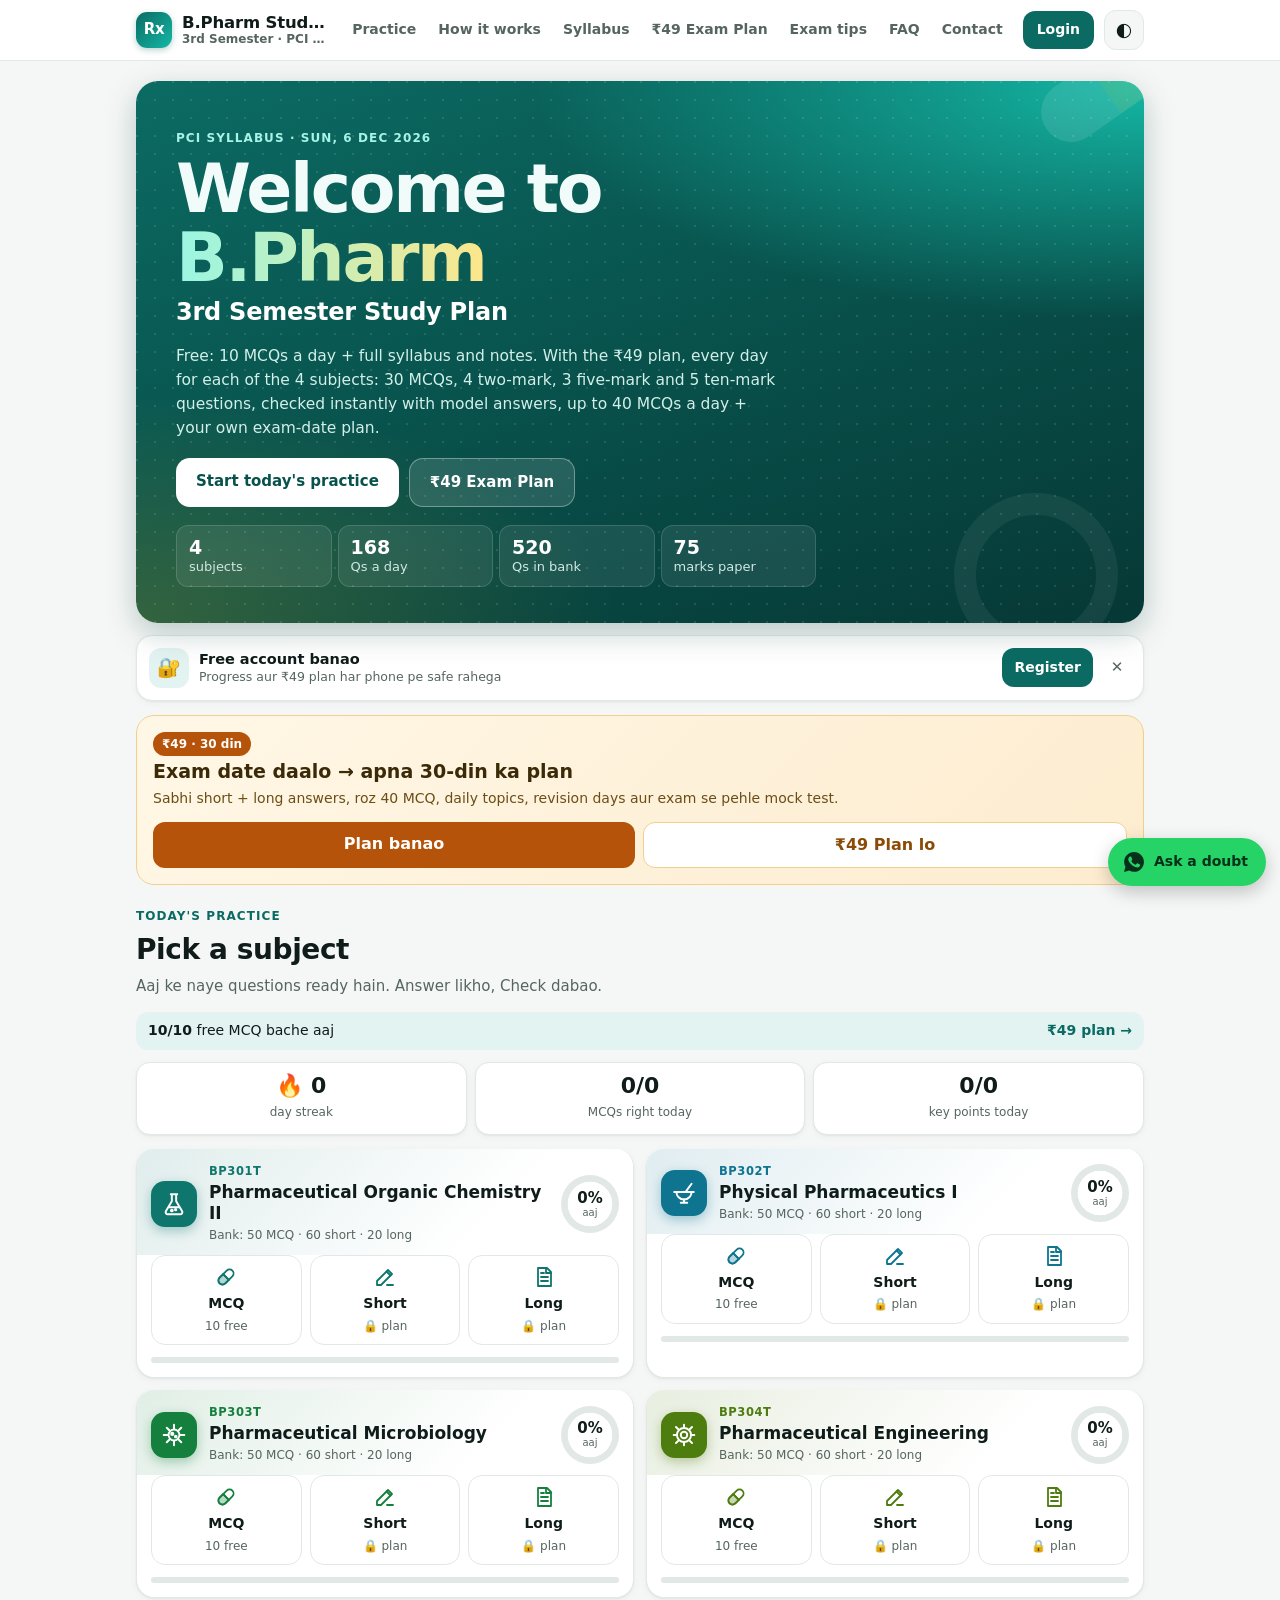
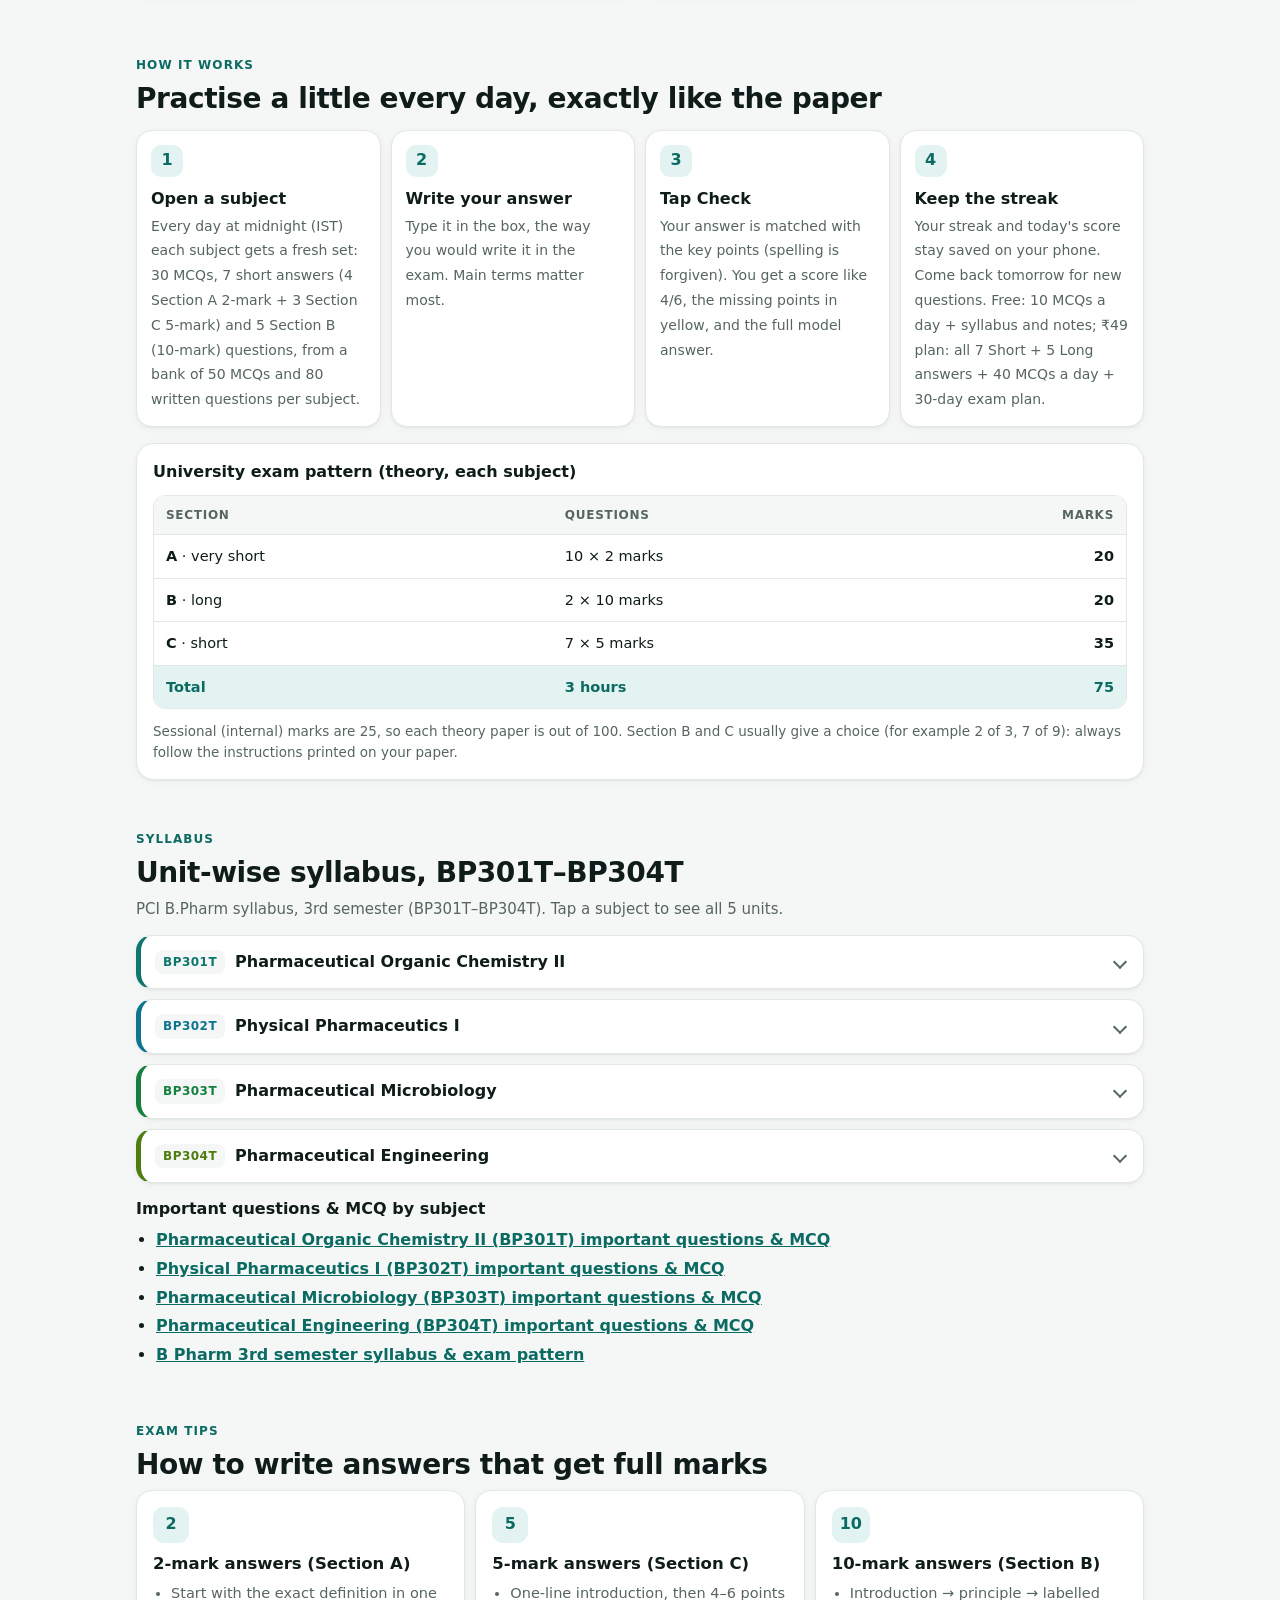
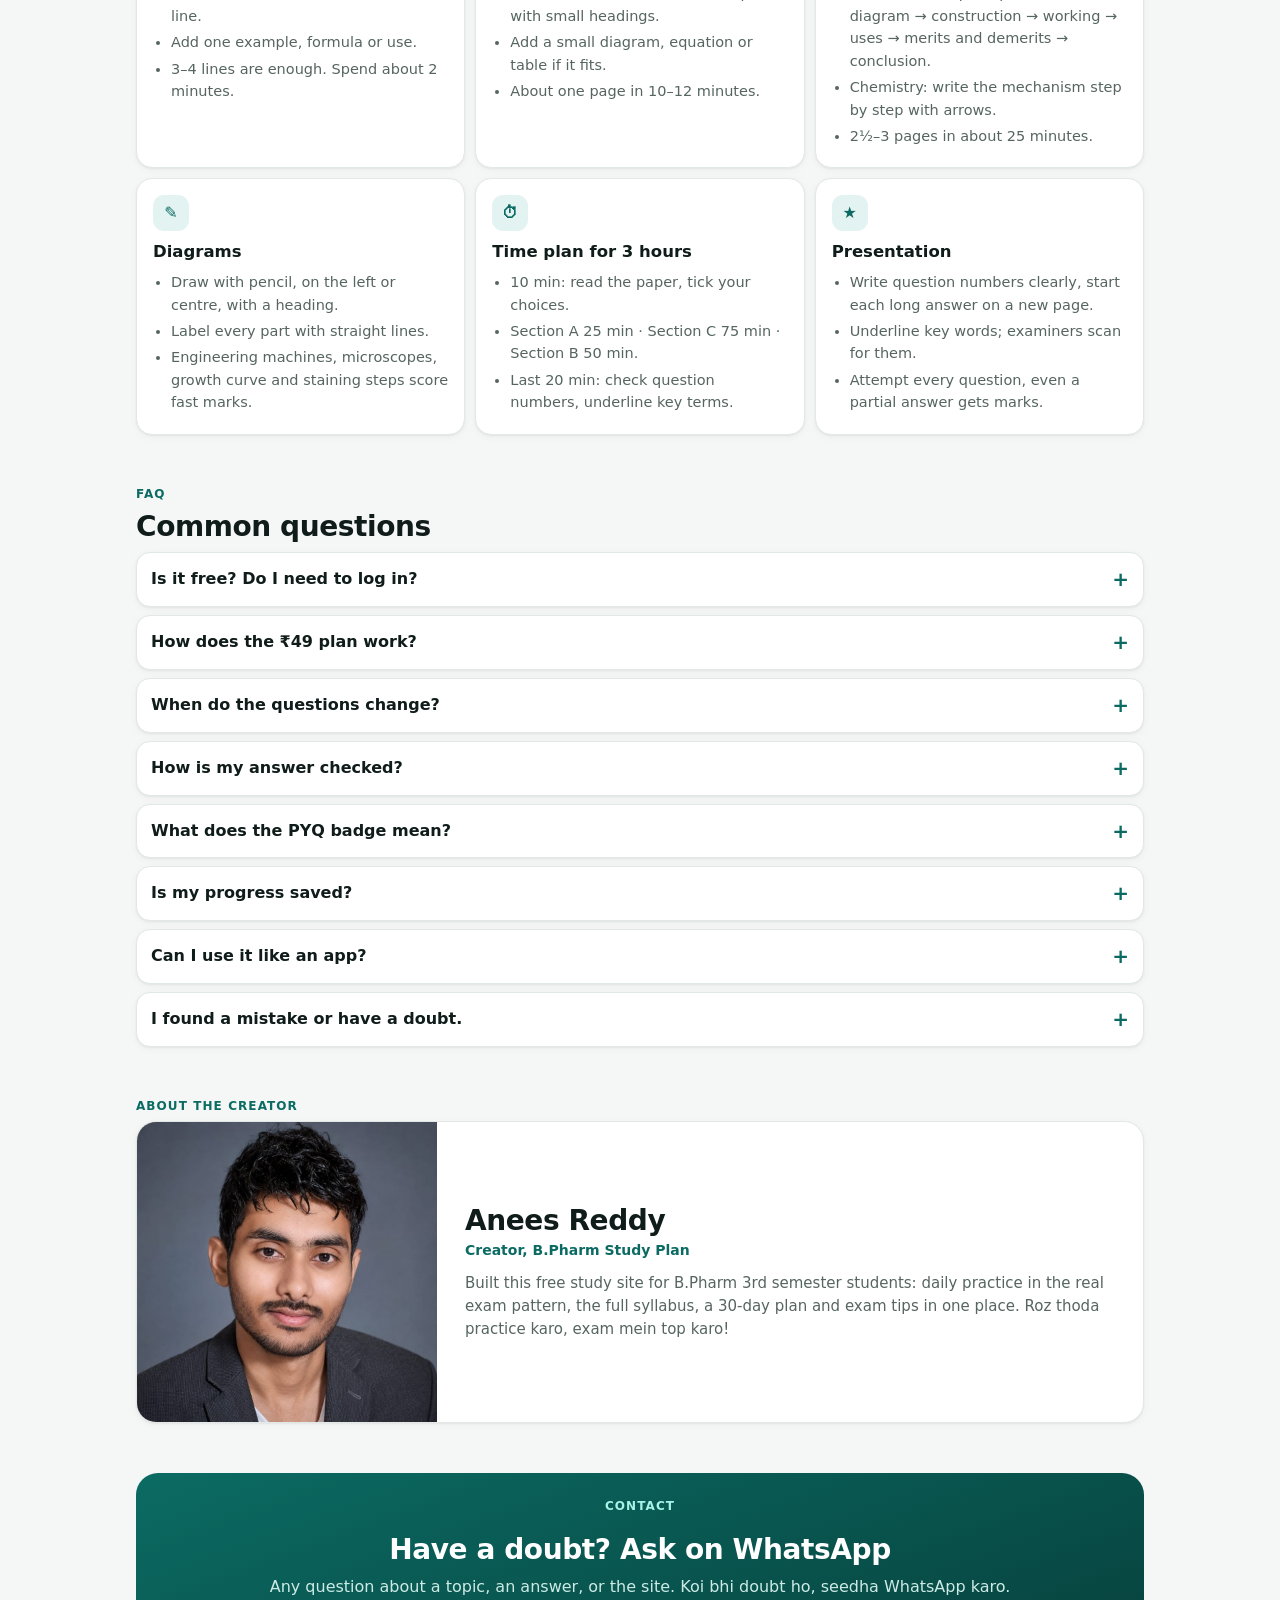
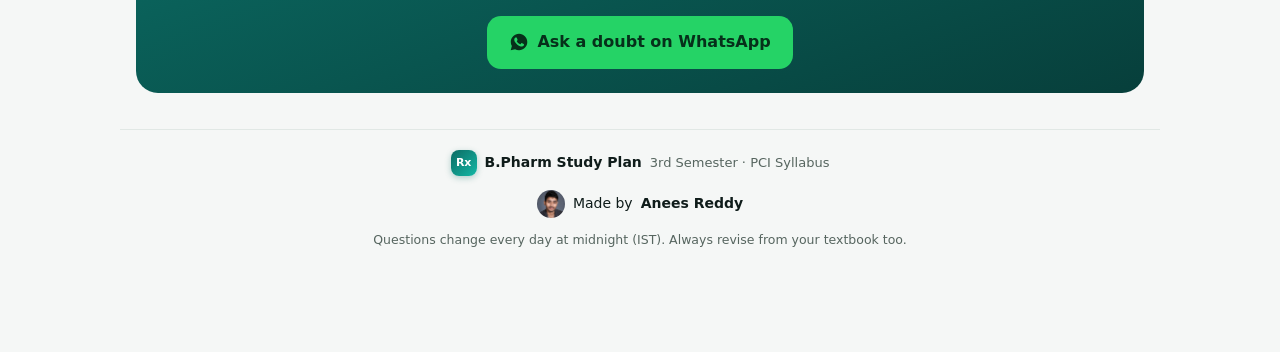
==== commit b03a64f5: "Free plan lock: 10 usable MCQs/day, rest blurred+locked; Short/Long answers locked (encrypted paid.b" ====
--- a/index.html
+++ b/index.html
@@ -27,10 +27,10 @@
 <link rel="manifest" href="manifest.json">
 <link rel="icon" href="icon-192.png">
 <link rel="apple-touch-icon" href="icon-192.png">
-<link rel="stylesheet" href="styles.css?v=10a">
+<link rel="stylesheet" href="styles.css?v=11a">
 <script type="application/ld+json">{"@context": "https://schema.org", "@type": "EducationalOrganization", "name": "B.Pharm Study Plan", "url": "https://pharma3sem.publicvm.com/", "founder": {"@type": "Person", "name": "Anees Reddy"}, "logo": "https://pharma3sem.publicvm.com/icon-512.png", "description": "Free B.Pharm 3rd semester (PCI syllabus) study site: daily MCQs, exam-pattern questions, model answers and a 30-day exam plan.", "sameAs": ["https://bpharm3-reddy.netlify.app/"]}</script>
 <script type="application/ld+json">{"@context": "https://schema.org", "@type": "WebSite", "name": "B.Pharm Study Plan", "alternateName": "B Pharm 3rd Semester Study Plan", "url": "https://pharma3sem.publicvm.com/", "inLanguage": "en-IN"}</script>
-<script type="application/ld+json">{"@context": "https://schema.org", "@type": "FAQPage", "mainEntity": [{"@type": "Question", "name": "Is it free? Do I need to log in?", "acceptedAnswer": {"@type": "Answer", "text": "Syllabus, notes, sample model answers (2 short + 1 long per set) and 10 MCQs a day are free, no app download. Login is optional: a free account (email or mobile number + password) keeps your progress and plan on any phone. ₹49 plan lene par (30 days): sabhi 7 Short + 5 Long answers + roz 40 MCQ + 30-din exam plan made from your exam date."}}, {"@type": "Question", "name": "How does the ₹49 plan work?", "acceptedAnswer": {"@type": "Answer", "text": "Open ₹49 Plan lo, pay by UPI, WhatsApp the payment screenshot and you get an unlock code. Type the code on the site: the plan opens for 30 days on that phone. One code is for one student."}}, {"@type": "Question", "name": "When do the questions change?", "acceptedAnswer": {"@type": "Answer", "text": "Every day at midnight, Indian time. No question repeats within a day's set, and the set rotates through the whole bank, so practising daily covers every unit."}}, {"@type": "Question", "name": "How is my answer checked?", "acceptedAnswer": {"@type": "Answer", "text": "Your answer is matched with the key points of the model answer. Spelling and capital letters don't matter, but the main terms do. It is a practice guide, not a teacher's marking: always read the model answer."}}, {"@type": "Question", "name": "What does the PYQ badge mean?", "acceptedAnswer": {"@type": "Answer", "text": "That question came in a previous university exam paper. The other questions follow the same pattern and level."}}, {"@type": "Question", "name": "Is my progress saved?", "acceptedAnswer": {"@type": "Answer", "text": "Yes. Without an account they are saved in this phone's browser (clearing browser data resets them). With a free account (Login / Register) your streak, scores and ₹49 plan are saved to your account and open on any phone."}}, {"@type": "Question", "name": "Can I use it like an app?", "acceptedAnswer": {"@type": "Answer", "text": "Yes. Open the site in Chrome, tap ⋮ → \"Add to Home screen\". It opens like an app."}}, {"@type": "Question", "name": "I found a mistake or have a doubt.", "acceptedAnswer": {"@type": "Answer", "text": "Message on WhatsApp, the doubt gets answered there."}}]}</script>
+<script type="application/ld+json">{"@context": "https://schema.org", "@type": "FAQPage", "mainEntity": [{"@type": "Question", "name": "Is it free? Do I need to log in?", "acceptedAnswer": {"@type": "Answer", "text": "Syllabus, notes and 10 MCQs a day are free (Short/Long model answers are in the ₹49 plan), no app download. Login is optional: a free account (email or mobile number + password) keeps your progress and plan on any phone. ₹49 plan lene par (30 days): sabhi 7 Short + 5 Long answers + roz 40 MCQ + 30-din exam plan made from your exam date."}}, {"@type": "Question", "name": "How does the ₹49 plan work?", "acceptedAnswer": {"@type": "Answer", "text": "Open ₹49 Plan lo, pay by UPI, WhatsApp the payment screenshot and you get an unlock code. Type the code on the site: the plan opens for 30 days on that phone. One code is for one student."}}, {"@type": "Question", "name": "When do the questions change?", "acceptedAnswer": {"@type": "Answer", "text": "Every day at midnight, Indian time. No question repeats within a day's set, and the set rotates through the whole bank, so practising daily covers every unit."}}, {"@type": "Question", "name": "How is my answer checked?", "acceptedAnswer": {"@type": "Answer", "text": "Your answer is matched with the key points of the model answer. Spelling and capital letters don't matter, but the main terms do. It is a practice guide, not a teacher's marking: always read the model answer."}}, {"@type": "Question", "name": "What does the PYQ badge mean?", "acceptedAnswer": {"@type": "Answer", "text": "That question came in a previous university exam paper. The other questions follow the same pattern and level."}}, {"@type": "Question", "name": "Is my progress saved?", "acceptedAnswer": {"@type": "Answer", "text": "Yes. Without an account they are saved in this phone's browser (clearing browser data resets them). With a free account (Login / Register) your streak, scores and ₹49 plan are saved to your account and open on any phone."}}, {"@type": "Question", "name": "Can I use it like an app?", "acceptedAnswer": {"@type": "Answer", "text": "Yes. Open the site in Chrome, tap ⋮ → \"Add to Home screen\". It opens like an app."}}, {"@type": "Question", "name": "I found a mistake or have a doubt.", "acceptedAnswer": {"@type": "Answer", "text": "Message on WhatsApp, the doubt gets answered there."}}]}</script>
 </head>
 <body>
 <a class="skip" href="#app">Skip to content</a>
@@ -59,7 +59,7 @@
     <li><b>Open a subject</b><span>Every day at midnight (IST) each subject gets a fresh set: 30 MCQs, 7 short answers (4 Section A 2-mark + 3 Section C 5-mark) and 5 Section B (10-mark) questions, from a bank of 50 MCQs and 80 written questions per subject.</span></li>
     <li><b>Write your answer</b><span>Type it in the box, the way you would write it in the exam. Main terms matter most.</span></li>
     <li><b>Tap Check</b><span>Your answer is matched with the key points (spelling is forgiven). You get a score like 4/6, the missing points in yellow, and the full model answer.</span></li>
-    <li><b>Keep the streak</b><span>Your streak and today's score stay saved on your phone. Come back tomorrow for new questions. Free: 10 MCQs a day + sample answers; ₹49 plan: all 7 Short + 5 Long answers + 40 MCQs a day + 30-day exam plan.</span></li>
+    <li><b>Keep the streak</b><span>Your streak and today's score stay saved on your phone. Come back tomorrow for new questions. Free: 10 MCQs a day + syllabus and notes; ₹49 plan: all 7 Short + 5 Long answers + 40 MCQs a day + 30-day exam plan.</span></li>
   </ol>
   <div class="pattern" aria-labelledby="pat-h">
     <h3 id="pat-h">University exam pattern (theory, each subject)</h3>
@@ -118,7 +118,7 @@
   <p class="eyebrow">FAQ</p>
   <h2 id="faq-h">Common questions</h2>
   <div class="faq">
-    <details><summary>Is it free? Do I need to log in?</summary><p>Syllabus, notes, sample model answers (2 short + 1 long per set) and 10 MCQs a day are free, no app download. Login is optional: a free account (email or mobile number + password) keeps your progress and plan on any phone. ₹49 plan lene par (30 days): sabhi 7 Short + 5 Long answers + roz 40 MCQ + 30-din exam plan made from your exam date.</p></details>
+    <details><summary>Is it free? Do I need to log in?</summary><p>Syllabus, notes and 10 MCQs a day are free (Short/Long model answers are in the ₹49 plan), no app download. Login is optional: a free account (email or mobile number + password) keeps your progress and plan on any phone. ₹49 plan lene par (30 days): sabhi 7 Short + 5 Long answers + roz 40 MCQ + 30-din exam plan made from your exam date.</p></details>
     <details><summary>How does the ₹49 plan work?</summary><p>Open <a href="#/buy">₹49 Plan lo</a>, pay by UPI, WhatsApp the payment screenshot and you get an unlock code. Type the code on the site: the plan opens for 30 days on that phone. One code is for one student.</p></details>
     <details><summary>When do the questions change?</summary><p>Every day at midnight, Indian time. No question repeats within a day's set, and the set rotates through the whole bank, so practising daily covers every unit.</p></details>
     <details><summary>How is my answer checked?</summary><p>Your answer is matched with the key points of the model answer. Spelling and capital letters don't matter, but the main terms do. It is a practice guide, not a teacher's marking: always read the model answer.</p></details>
@@ -156,16 +156,17 @@
   <p>Questions change every day at midnight (IST). Always revise from your textbook too.</p>
 </footer>
 <a class="wa-float" href="https://wa.me/916204453997?text=Hi%2C%20I%20have%20a%20doubt%20about%20B.Pharm%20study%20site" target="_blank" rel="noopener" aria-label="Ask a doubt on WhatsApp"><svg class="wa-ic" viewBox="0 0 24 24" aria-hidden="true" width="20" height="20"><path fill="currentColor" d="M12.04 2C6.58 2 2.13 6.45 2.13 11.91c0 1.75.46 3.45 1.32 4.95L2.05 22l5.25-1.38c1.45.79 3.08 1.21 4.74 1.21 5.46 0 9.91-4.45 9.91-9.91C21.95 6.45 17.5 2 12.04 2zm5.8 14.03c-.24.68-1.42 1.3-1.95 1.35-.5.05-1.13.07-1.82-.11-.42-.13-.96-.31-1.65-.61-2.9-1.25-4.79-4.17-4.94-4.36-.14-.19-1.18-1.57-1.18-3s.75-2.13 1.02-2.42c.27-.29.58-.36.78-.36h.56c.18 0 .42-.07.66.5.24.58.82 2.01.89 2.16.07.14.12.31.02.5-.1.19-.14.31-.29.48-.14.17-.3.37-.43.5-.14.14-.29.3-.13.59.17.29.74 1.22 1.59 1.98 1.09.97 2.01 1.27 2.3 1.42.29.14.46.12.63-.07.17-.19.72-.84.92-1.13.19-.29.38-.24.65-.14.27.1 1.7.8 1.99.95.29.14.48.22.55.34.07.12.07.7-.17 1.38z"/></svg><span>Ask a doubt</span></a>
-<script src="data/bp301t.js?v=10a"></script>
-<script src="data/bp302t.js?v=10a"></script>
-<script src="data/bp303t.js?v=10a"></script>
-<script src="data/bp304t.js?v=10a"></script>
-<script src="config.js?v=10a"></script>
-<script src="vendor/qrcode.js?v=10a"></script>
-<script src="codes.js?v=10a"></script>
-<script src="pci.js?v=10a"></script>
-<script src="core.js?v=10a"></script>
-<script src="auth.js?v=10a"></script>
-<script src="app.js?v=10a"></script>
+<script src="data/bp301t.js?v=11a"></script>
+<script src="data/bp302t.js?v=11a"></script>
+<script src="data/bp303t.js?v=11a"></script>
+<script src="data/bp304t.js?v=11a"></script>
+<script src="config.js?v=11a"></script>
+<script src="vendor/qrcode.js?v=11a"></script>
+<script src="codes.js?v=11a"></script>
+<script src="pci.js?v=11a"></script>
+<script src="core.js?v=11a"></script>
+<script src="auth.js?v=11a"></script>
+<script src="paid.js?v=11a"></script>
+<script src="app.js?v=11a"></script>
 </body>
 </html>
--- a/styles.css
+++ b/styles.css
@@ -530,3 +530,23 @@
 .au-nbtn{flex:none;text-decoration:none;padding:9px 12px;font-size:14px}
 .au-nx{flex:none;border:0;background:transparent;color:var(--muted);font-size:15px;width:28px;height:28px;cursor:pointer}
 .au-inline{margin:10px 0 0;padding:10px 12px;border-radius:12px;background:var(--brand-soft);font-size:14px}
+
+/* ---- free-plan lock (v11) ---- */
+.q.locked{position:relative}
+.q.locked .teaser{display:-webkit-box;-webkit-line-clamp:2;-webkit-box-orient:vertical;overflow:hidden}
+.lockzone{position:relative;margin-top:8px;border-radius:12px;overflow:hidden;min-height:150px}
+.blurwrap{filter:blur(5px);-webkit-filter:blur(5px);opacity:.8;user-select:none;-webkit-user-select:none;pointer-events:none;padding:4px 2px}
+.blurwrap .fq{font-weight:700;margin:0 0 10px;line-height:1.4}
+.blurwrap .fh{font-weight:800;margin:0 0 8px}
+.fopts{display:grid;gap:8px}
+.fopt{display:flex;gap:10px;align-items:center;border:1.5px solid var(--line);background:var(--bg);border-radius:12px;padding:9px 12px}
+.fopt b{flex:none;width:22px;height:22px;border-radius:7px;display:grid;place-items:center;font-size:12px;background:var(--card);border:1px solid var(--line)}
+.fopt i{display:block;height:9px;border-radius:6px;background:var(--muted);opacity:.45;width:70%}
+.blurwrap .fl{display:block;height:10px;border-radius:6px;background:var(--muted);opacity:.4;margin:9px 0}
+.lockover{position:absolute;inset:0;display:flex;flex-direction:column;align-items:center;justify-content:center;gap:6px;text-align:center;padding:10px;background:color-mix(in srgb,var(--card) 35%,transparent)}
+.lockover .lo-ic{width:40px;height:40px;border-radius:50%;display:grid;place-items:center;background:var(--card);border:1px solid var(--line);box-shadow:var(--shadow)}
+.lockover .lo-ic svg{width:20px;height:20px}
+.lockover .lo-t{margin:0;font-weight:700;font-size:14px;max-width:290px;line-height:1.35}
+.lockover .lockbtn{text-decoration:none;font-size:14px;padding:9px 14px}
+.lockover .lockbtn{width:auto;min-height:42px;padding:9px 16px}
+.lockover .lo-ic{background:none;border:0;box-shadow:none;width:auto;height:auto}
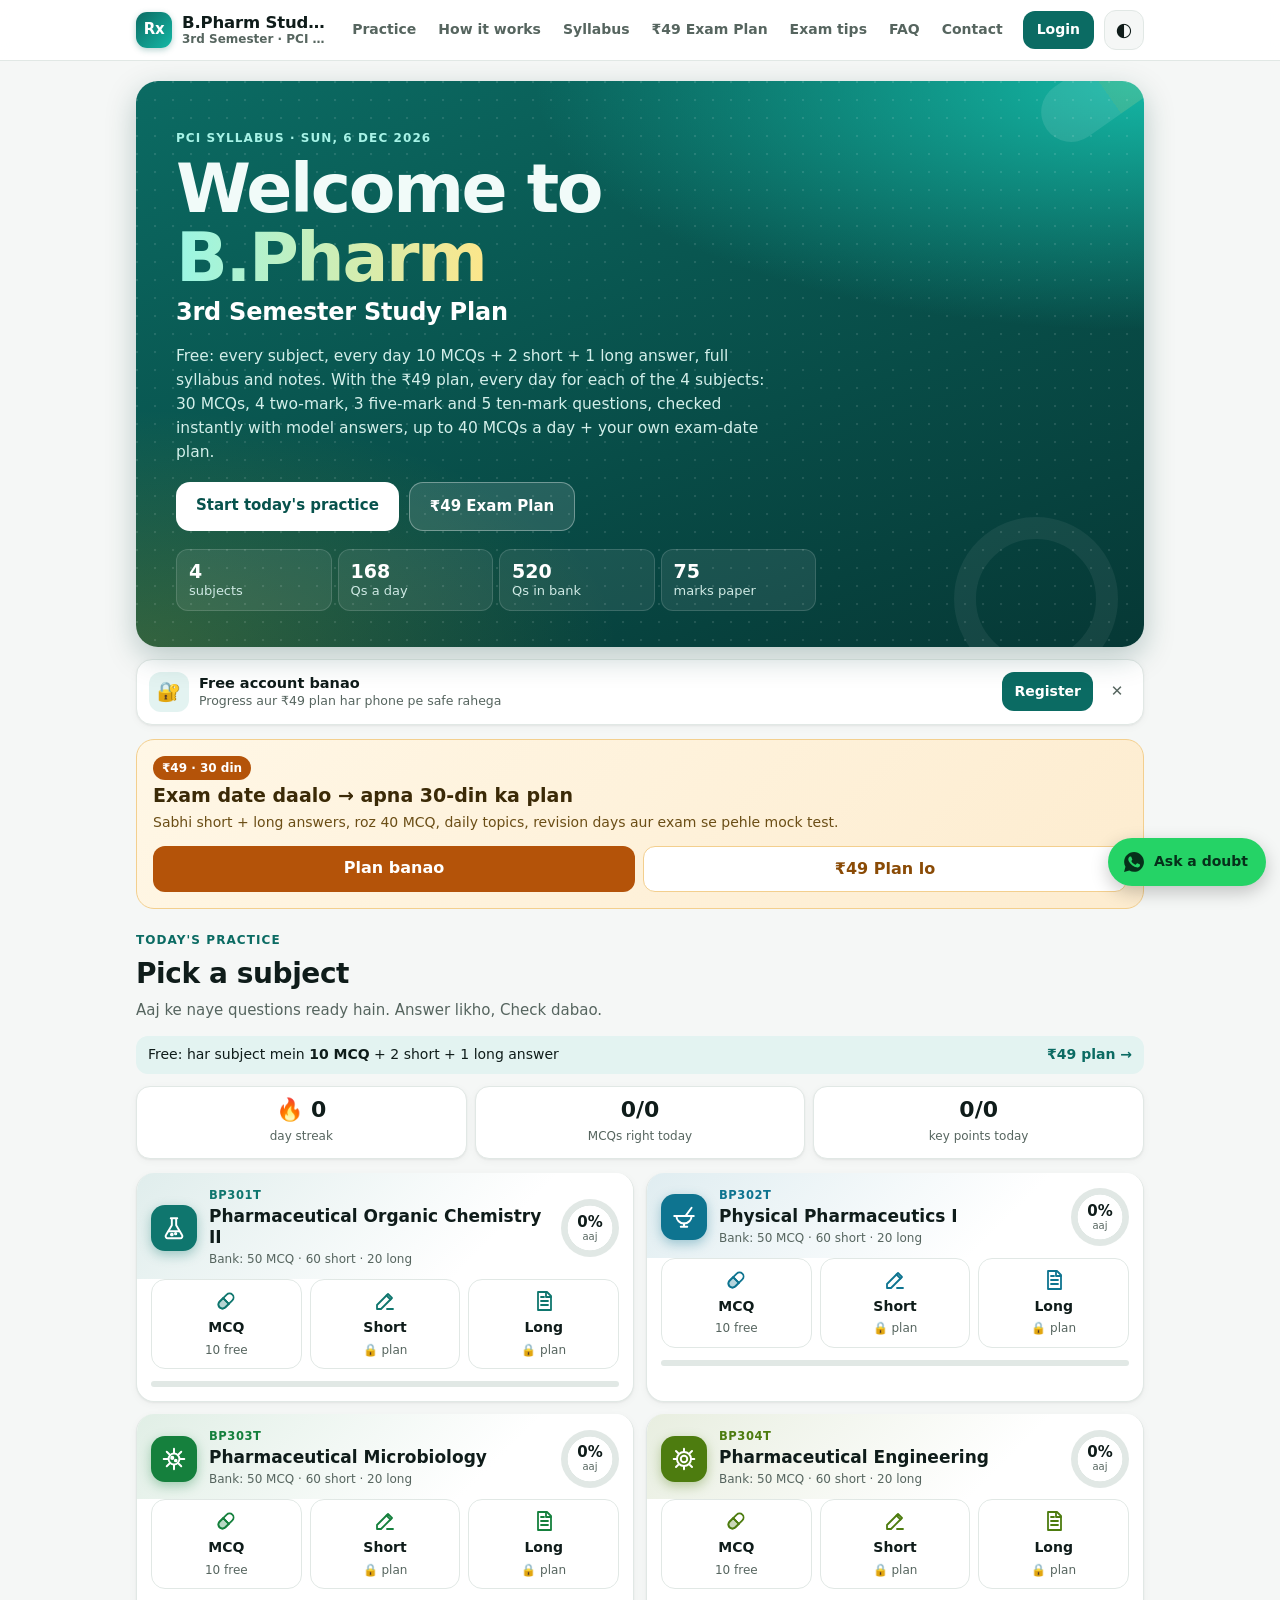
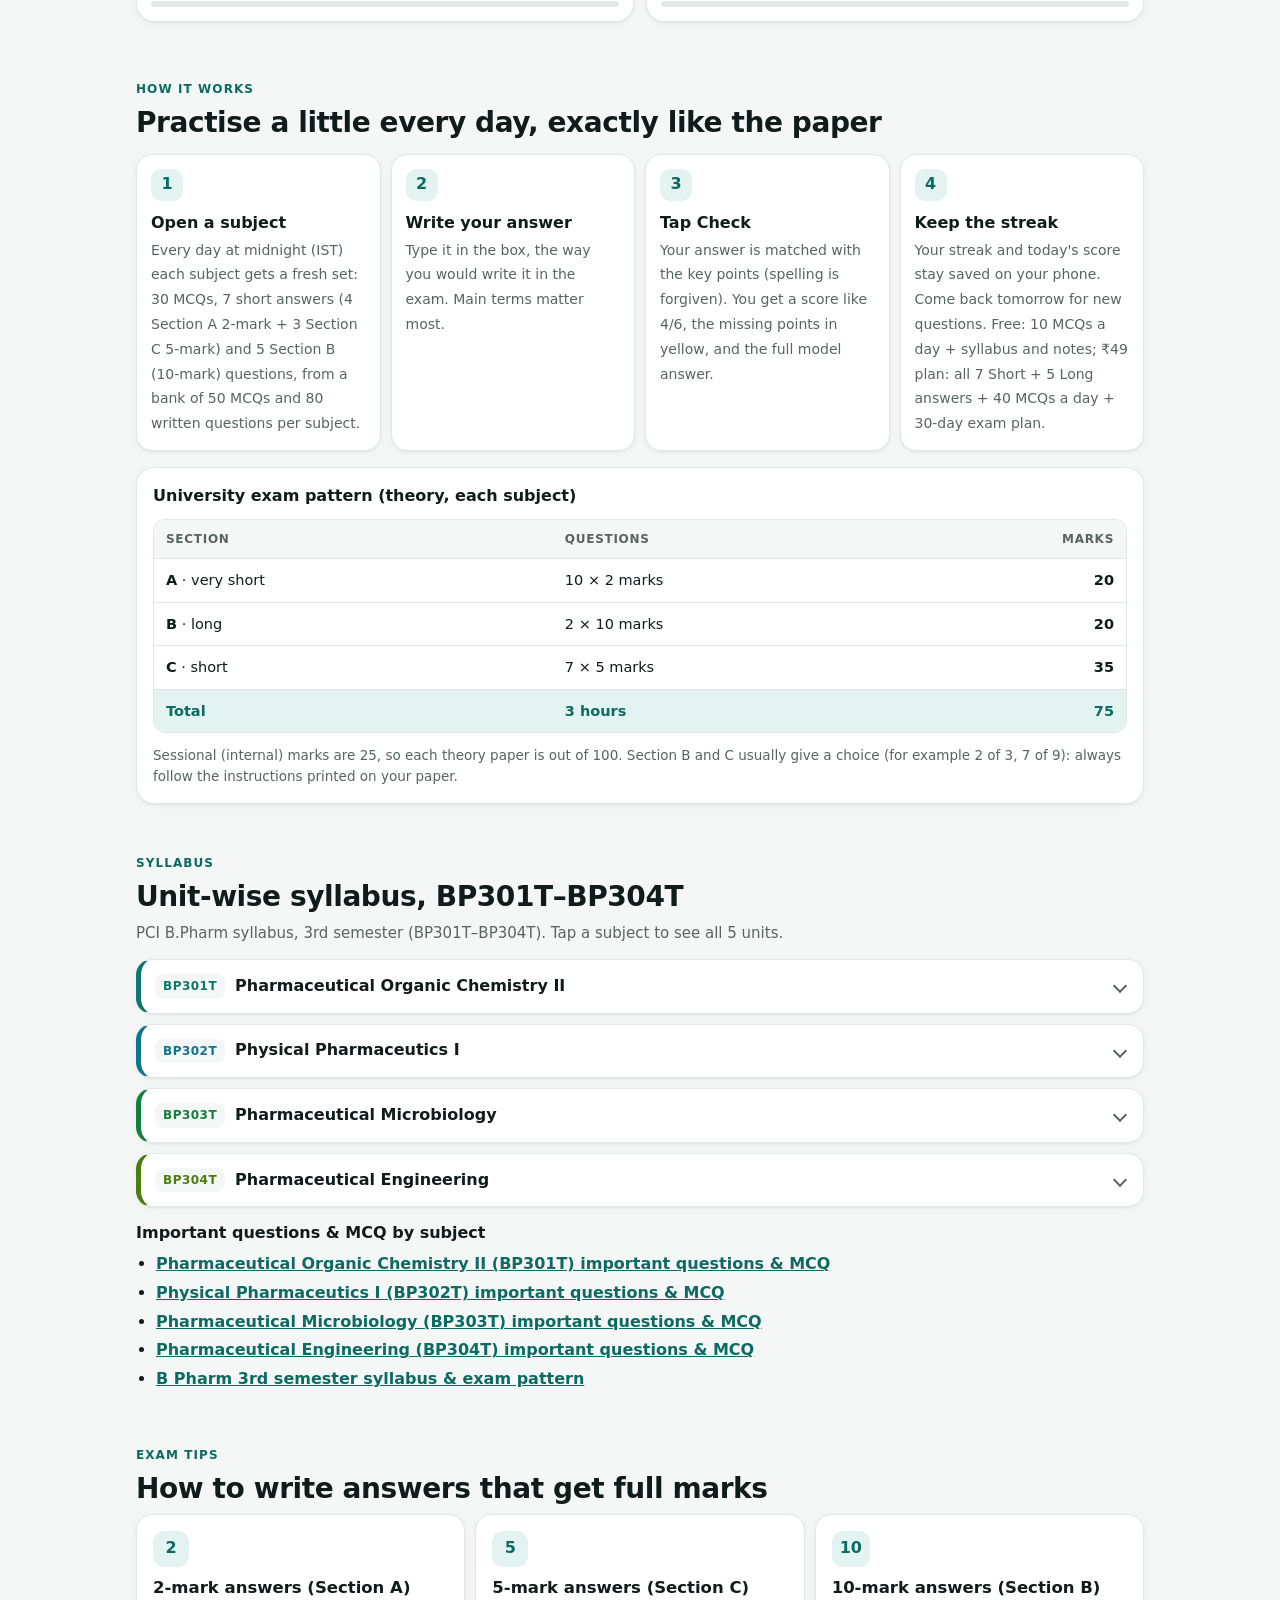
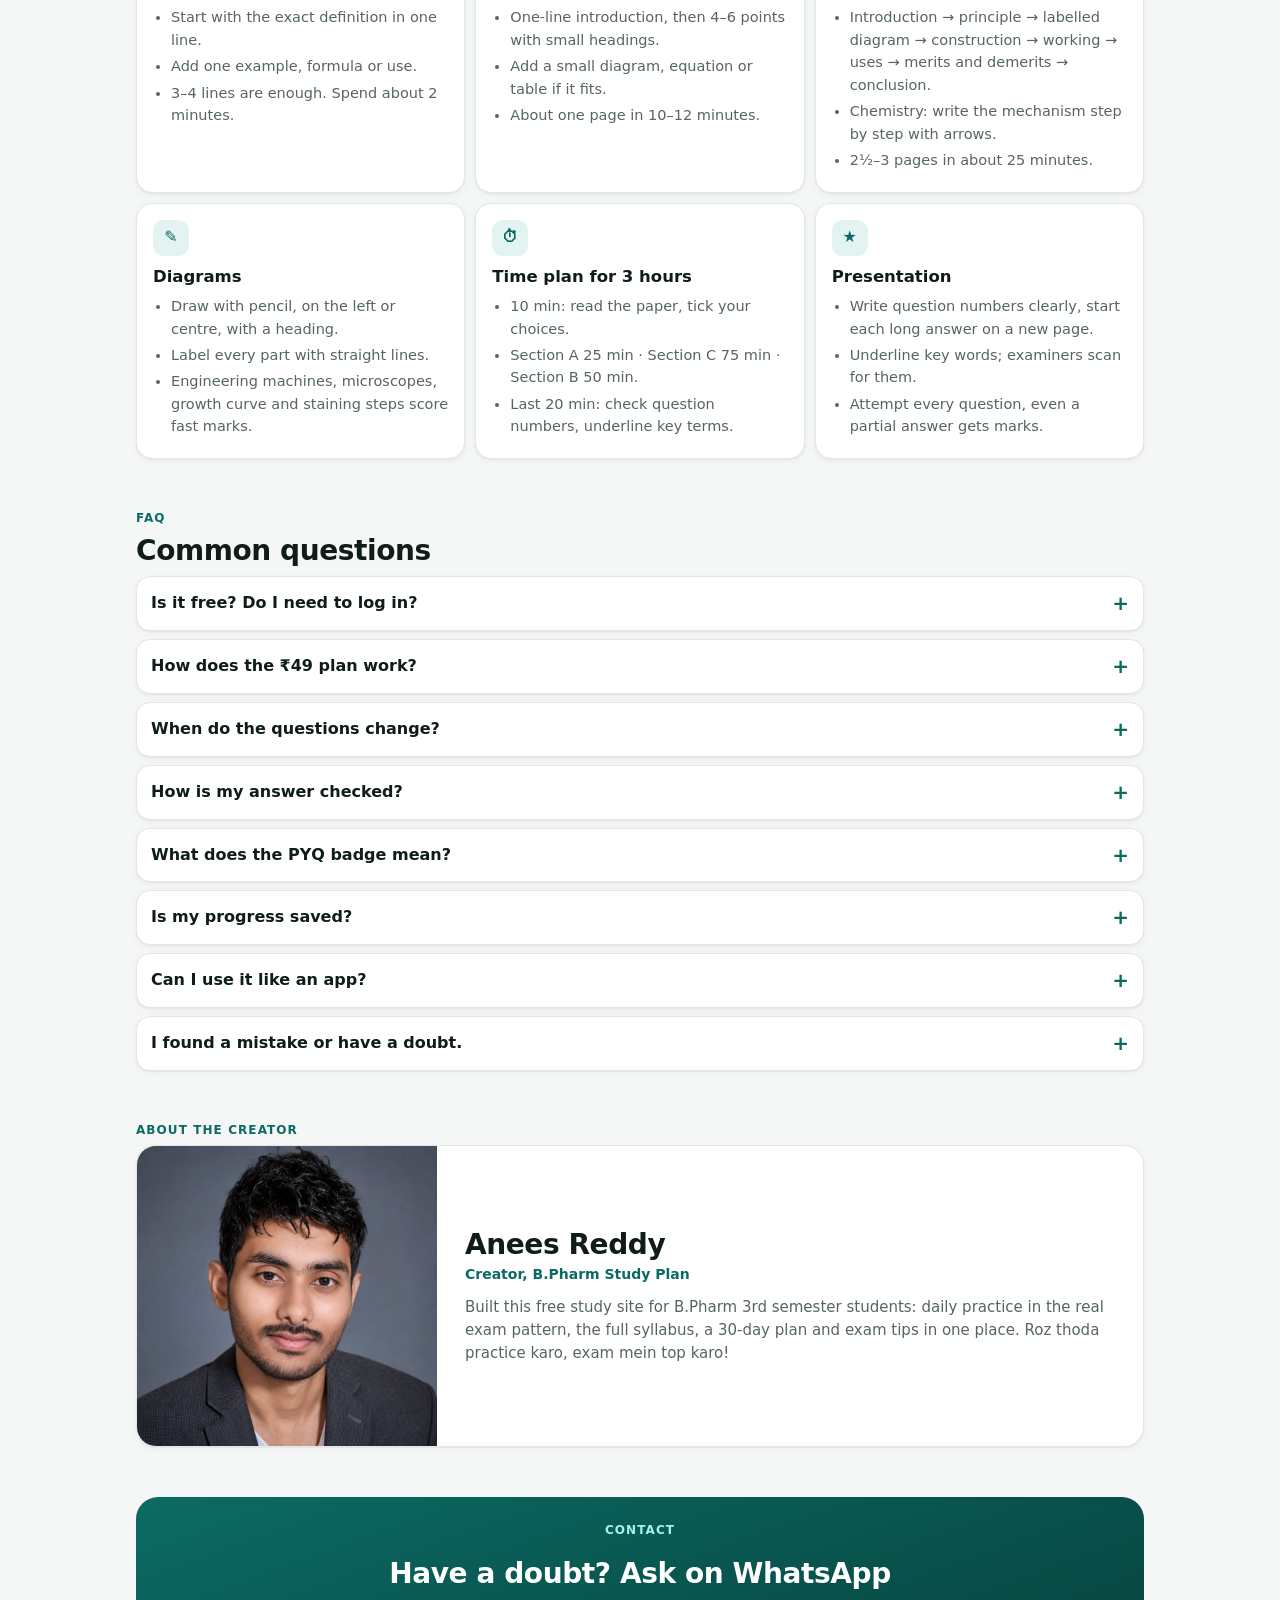
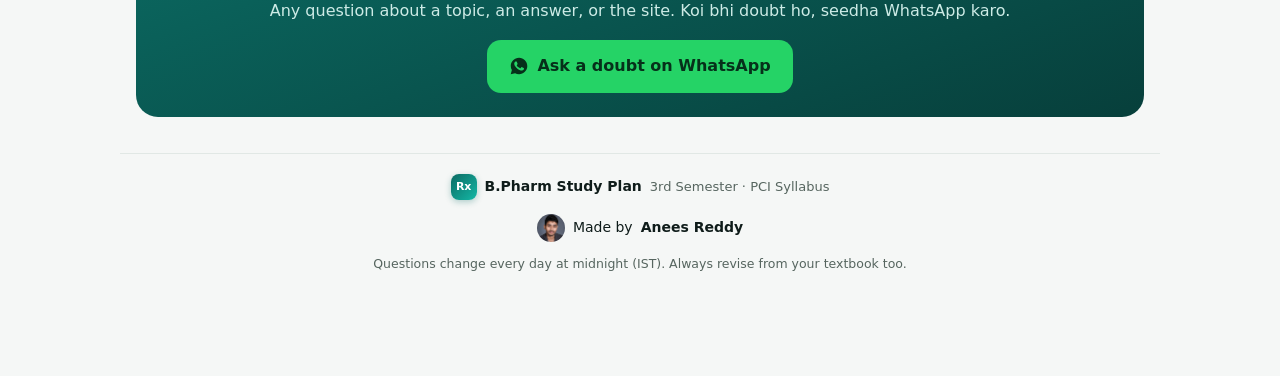
==== commit 916c3d9a: "Free view per Anish: per subject Q1-10 MCQs always normal (no cross-subject counter), 11-30 locked+b" ====
--- a/index.html
+++ b/index.html
@@ -27,10 +27,10 @@
 <link rel="manifest" href="manifest.json">
 <link rel="icon" href="icon-192.png">
 <link rel="apple-touch-icon" href="icon-192.png">
-<link rel="stylesheet" href="styles.css?v=11a">
+<link rel="stylesheet" href="styles.css?v=12a">
 <script type="application/ld+json">{"@context": "https://schema.org", "@type": "EducationalOrganization", "name": "B.Pharm Study Plan", "url": "https://pharma3sem.publicvm.com/", "founder": {"@type": "Person", "name": "Anees Reddy"}, "logo": "https://pharma3sem.publicvm.com/icon-512.png", "description": "Free B.Pharm 3rd semester (PCI syllabus) study site: daily MCQs, exam-pattern questions, model answers and a 30-day exam plan.", "sameAs": ["https://bpharm3-reddy.netlify.app/"]}</script>
 <script type="application/ld+json">{"@context": "https://schema.org", "@type": "WebSite", "name": "B.Pharm Study Plan", "alternateName": "B Pharm 3rd Semester Study Plan", "url": "https://pharma3sem.publicvm.com/", "inLanguage": "en-IN"}</script>
-<script type="application/ld+json">{"@context": "https://schema.org", "@type": "FAQPage", "mainEntity": [{"@type": "Question", "name": "Is it free? Do I need to log in?", "acceptedAnswer": {"@type": "Answer", "text": "Syllabus, notes and 10 MCQs a day are free (Short/Long model answers are in the ₹49 plan), no app download. Login is optional: a free account (email or mobile number + password) keeps your progress and plan on any phone. ₹49 plan lene par (30 days): sabhi 7 Short + 5 Long answers + roz 40 MCQ + 30-din exam plan made from your exam date."}}, {"@type": "Question", "name": "How does the ₹49 plan work?", "acceptedAnswer": {"@type": "Answer", "text": "Open ₹49 Plan lo, pay by UPI, WhatsApp the payment screenshot and you get an unlock code. Type the code on the site: the plan opens for 30 days on that phone. One code is for one student."}}, {"@type": "Question", "name": "When do the questions change?", "acceptedAnswer": {"@type": "Answer", "text": "Every day at midnight, Indian time. No question repeats within a day's set, and the set rotates through the whole bank, so practising daily covers every unit."}}, {"@type": "Question", "name": "How is my answer checked?", "acceptedAnswer": {"@type": "Answer", "text": "Your answer is matched with the key points of the model answer. Spelling and capital letters don't matter, but the main terms do. It is a practice guide, not a teacher's marking: always read the model answer."}}, {"@type": "Question", "name": "What does the PYQ badge mean?", "acceptedAnswer": {"@type": "Answer", "text": "That question came in a previous university exam paper. The other questions follow the same pattern and level."}}, {"@type": "Question", "name": "Is my progress saved?", "acceptedAnswer": {"@type": "Answer", "text": "Yes. Without an account they are saved in this phone's browser (clearing browser data resets them). With a free account (Login / Register) your streak, scores and ₹49 plan are saved to your account and open on any phone."}}, {"@type": "Question", "name": "Can I use it like an app?", "acceptedAnswer": {"@type": "Answer", "text": "Yes. Open the site in Chrome, tap ⋮ → \"Add to Home screen\". It opens like an app."}}, {"@type": "Question", "name": "I found a mistake or have a doubt.", "acceptedAnswer": {"@type": "Answer", "text": "Message on WhatsApp, the doubt gets answered there."}}]}</script>
+<script type="application/ld+json">{"@context": "https://schema.org", "@type": "FAQPage", "mainEntity": [{"@type": "Question", "name": "Is it free? Do I need to log in?", "acceptedAnswer": {"@type": "Answer", "text": "Syllabus, notes and, in every subject every day, 10 MCQs + 2 short + 1 long model answer are free (the rest is in the ₹49 plan), no app download. Login is optional: a free account (email or mobile number + password) keeps your progress and plan on any phone. ₹49 plan lene par (30 days): sabhi 7 Short + 5 Long answers + roz 40 MCQ + 30-din exam plan made from your exam date."}}, {"@type": "Question", "name": "How does the ₹49 plan work?", "acceptedAnswer": {"@type": "Answer", "text": "Open ₹49 Plan lo, pay by UPI, WhatsApp the payment screenshot and you get an unlock code. Type the code on the site: the plan opens for 30 days on that phone. One code is for one student."}}, {"@type": "Question", "name": "When do the questions change?", "acceptedAnswer": {"@type": "Answer", "text": "Every day at midnight, Indian time. No question repeats within a day's set, and the set rotates through the whole bank, so practising daily covers every unit."}}, {"@type": "Question", "name": "How is my answer checked?", "acceptedAnswer": {"@type": "Answer", "text": "Your answer is matched with the key points of the model answer. Spelling and capital letters don't matter, but the main terms do. It is a practice guide, not a teacher's marking: always read the model answer."}}, {"@type": "Question", "name": "What does the PYQ badge mean?", "acceptedAnswer": {"@type": "Answer", "text": "That question came in a previous university exam paper. The other questions follow the same pattern and level."}}, {"@type": "Question", "name": "Is my progress saved?", "acceptedAnswer": {"@type": "Answer", "text": "Yes. Without an account they are saved in this phone's browser (clearing browser data resets them). With a free account (Login / Register) your streak, scores and ₹49 plan are saved to your account and open on any phone."}}, {"@type": "Question", "name": "Can I use it like an app?", "acceptedAnswer": {"@type": "Answer", "text": "Yes. Open the site in Chrome, tap ⋮ → \"Add to Home screen\". It opens like an app."}}, {"@type": "Question", "name": "I found a mistake or have a doubt.", "acceptedAnswer": {"@type": "Answer", "text": "Message on WhatsApp, the doubt gets answered there."}}]}</script>
 </head>
 <body>
 <a class="skip" href="#app">Skip to content</a>
@@ -118,7 +118,7 @@
   <p class="eyebrow">FAQ</p>
   <h2 id="faq-h">Common questions</h2>
   <div class="faq">
-    <details><summary>Is it free? Do I need to log in?</summary><p>Syllabus, notes and 10 MCQs a day are free (Short/Long model answers are in the ₹49 plan), no app download. Login is optional: a free account (email or mobile number + password) keeps your progress and plan on any phone. ₹49 plan lene par (30 days): sabhi 7 Short + 5 Long answers + roz 40 MCQ + 30-din exam plan made from your exam date.</p></details>
+    <details><summary>Is it free? Do I need to log in?</summary><p>Syllabus, notes and, in every subject every day, 10 MCQs + 2 short + 1 long model answer are free (the rest is in the ₹49 plan), no app download. Login is optional: a free account (email or mobile number + password) keeps your progress and plan on any phone. ₹49 plan lene par (30 days): sabhi 7 Short + 5 Long answers + roz 40 MCQ + 30-din exam plan made from your exam date.</p></details>
     <details><summary>How does the ₹49 plan work?</summary><p>Open <a href="#/buy">₹49 Plan lo</a>, pay by UPI, WhatsApp the payment screenshot and you get an unlock code. Type the code on the site: the plan opens for 30 days on that phone. One code is for one student.</p></details>
     <details><summary>When do the questions change?</summary><p>Every day at midnight, Indian time. No question repeats within a day's set, and the set rotates through the whole bank, so practising daily covers every unit.</p></details>
     <details><summary>How is my answer checked?</summary><p>Your answer is matched with the key points of the model answer. Spelling and capital letters don't matter, but the main terms do. It is a practice guide, not a teacher's marking: always read the model answer.</p></details>
@@ -156,17 +156,17 @@
   <p>Questions change every day at midnight (IST). Always revise from your textbook too.</p>
 </footer>
 <a class="wa-float" href="https://wa.me/916204453997?text=Hi%2C%20I%20have%20a%20doubt%20about%20B.Pharm%20study%20site" target="_blank" rel="noopener" aria-label="Ask a doubt on WhatsApp"><svg class="wa-ic" viewBox="0 0 24 24" aria-hidden="true" width="20" height="20"><path fill="currentColor" d="M12.04 2C6.58 2 2.13 6.45 2.13 11.91c0 1.75.46 3.45 1.32 4.95L2.05 22l5.25-1.38c1.45.79 3.08 1.21 4.74 1.21 5.46 0 9.91-4.45 9.91-9.91C21.95 6.45 17.5 2 12.04 2zm5.8 14.03c-.24.68-1.42 1.3-1.95 1.35-.5.05-1.13.07-1.82-.11-.42-.13-.96-.31-1.65-.61-2.9-1.25-4.79-4.17-4.94-4.36-.14-.19-1.18-1.57-1.18-3s.75-2.13 1.02-2.42c.27-.29.58-.36.78-.36h.56c.18 0 .42-.07.66.5.24.58.82 2.01.89 2.16.07.14.12.31.02.5-.1.19-.14.31-.29.48-.14.17-.3.37-.43.5-.14.14-.29.3-.13.59.17.29.74 1.22 1.59 1.98 1.09.97 2.01 1.27 2.3 1.42.29.14.46.12.63-.07.17-.19.72-.84.92-1.13.19-.29.38-.24.65-.14.27.1 1.7.8 1.99.95.29.14.48.22.55.34.07.12.07.7-.17 1.38z"/></svg><span>Ask a doubt</span></a>
-<script src="data/bp301t.js?v=11a"></script>
-<script src="data/bp302t.js?v=11a"></script>
-<script src="data/bp303t.js?v=11a"></script>
-<script src="data/bp304t.js?v=11a"></script>
-<script src="config.js?v=11a"></script>
-<script src="vendor/qrcode.js?v=11a"></script>
-<script src="codes.js?v=11a"></script>
-<script src="pci.js?v=11a"></script>
-<script src="core.js?v=11a"></script>
-<script src="auth.js?v=11a"></script>
-<script src="paid.js?v=11a"></script>
-<script src="app.js?v=11a"></script>
+<script src="data/bp301t.js?v=12a"></script>
+<script src="data/bp302t.js?v=12a"></script>
+<script src="data/bp303t.js?v=12a"></script>
+<script src="data/bp304t.js?v=12a"></script>
+<script src="config.js?v=12a"></script>
+<script src="vendor/qrcode.js?v=12a"></script>
+<script src="codes.js?v=12a"></script>
+<script src="pci.js?v=12a"></script>
+<script src="core.js?v=12a"></script>
+<script src="auth.js?v=12a"></script>
+<script src="paid.js?v=12a"></script>
+<script src="app.js?v=12a"></script>
 </body>
 </html>
--- a/styles.css
+++ b/styles.css
@@ -59,7 +59,8 @@
 .q .num{display:inline-grid;place-items:center;min-width:26px;height:26px;border-radius:8px;background:var(--brand-soft);color:var(--brand);font-weight:700;font-size:13px}
 .q .unit{border:1px solid var(--line);border-radius:999px;padding:1px 8px}
 .q .done{margin-left:auto;font-weight:700}
-.q h3{margin:0 0 8px;font-size:16.5px;line-height:1.45;font-weight:600}
+.q h3{margin:0 0 8px;font-size:16.5px;line-height:1.45;font-weight:600;overflow-wrap:anywhere}
+.q .opt span,.q p,.q li{overflow-wrap:anywhere}
 .hint{font-size:14px;color:var(--muted);background:var(--bg);border-radius:10px;padding:6px 10px;margin:0 0 10px}
 .hint b{color:var(--ink);font-weight:600}
 textarea{width:100%;min-height:96px;resize:vertical;border:1.5px solid var(--line);border-radius:12px;padding:10px 12px;background:var(--bg);line-height:1.45}
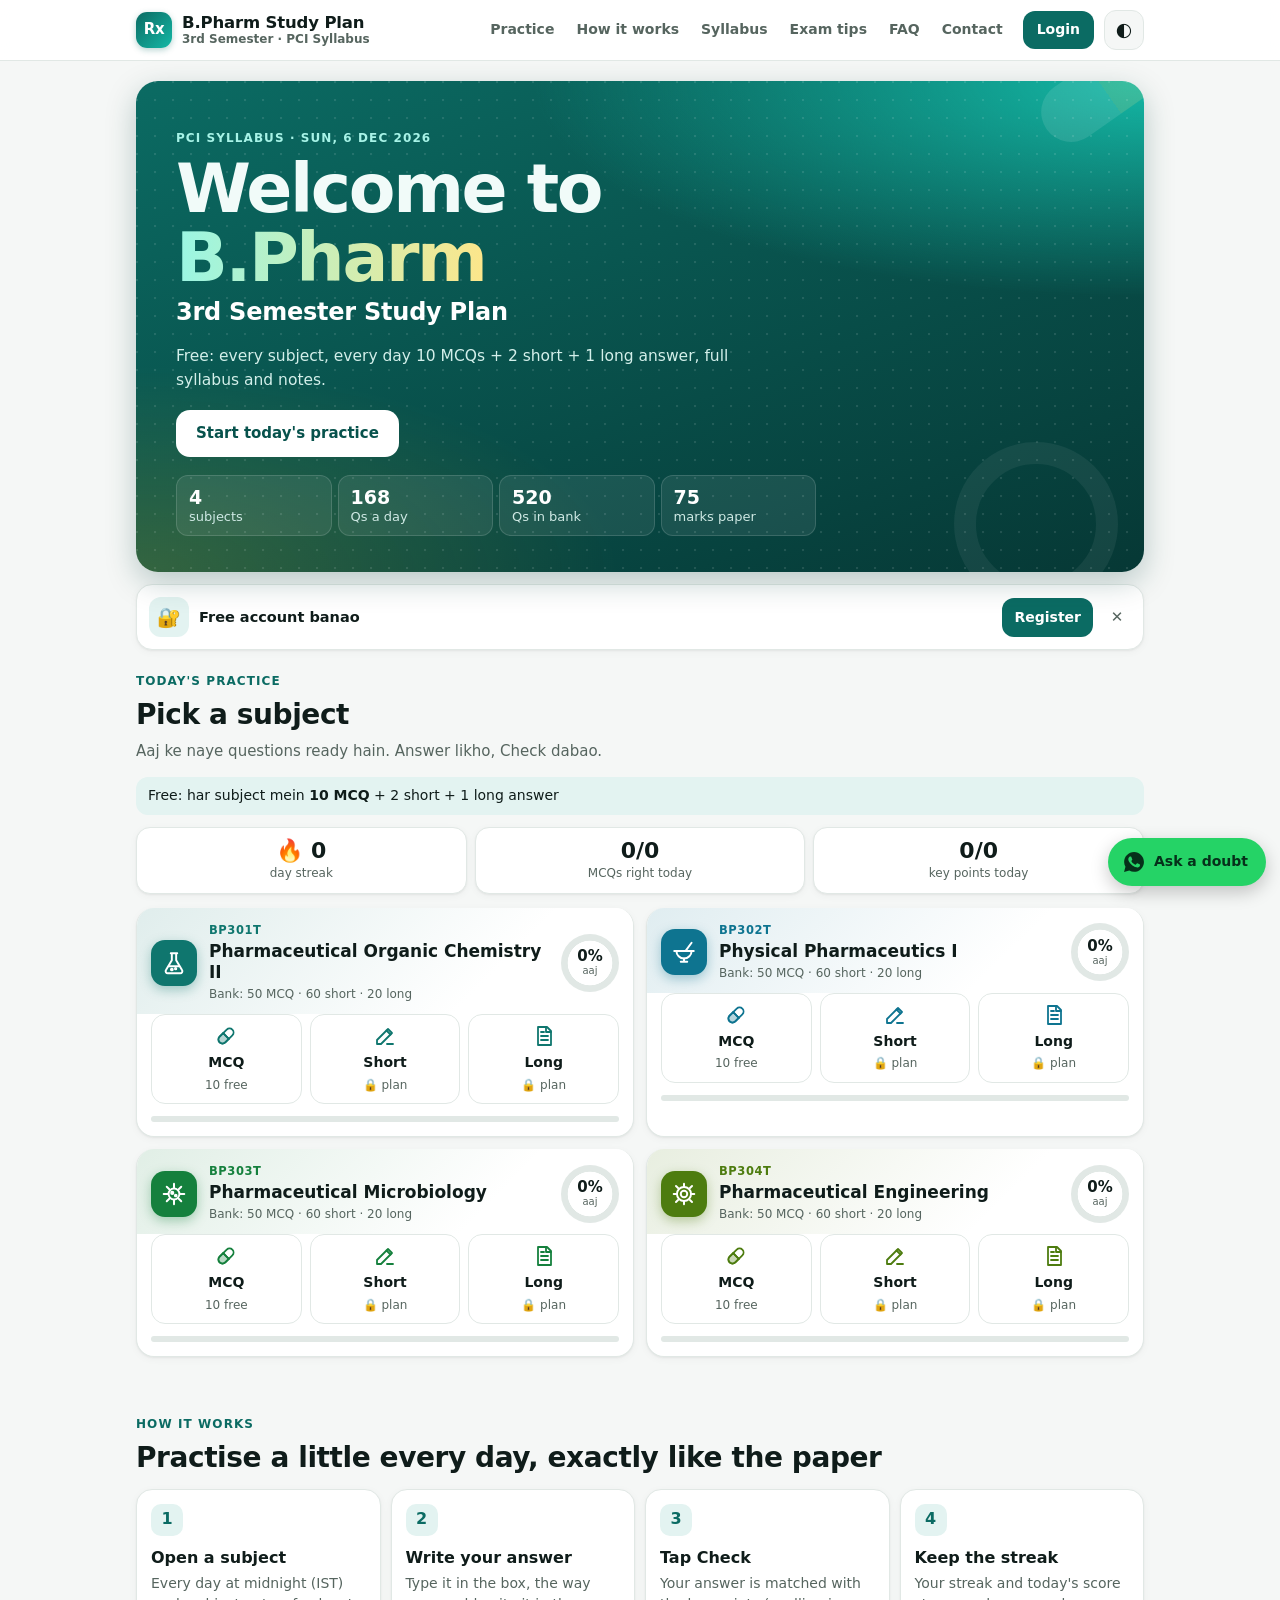
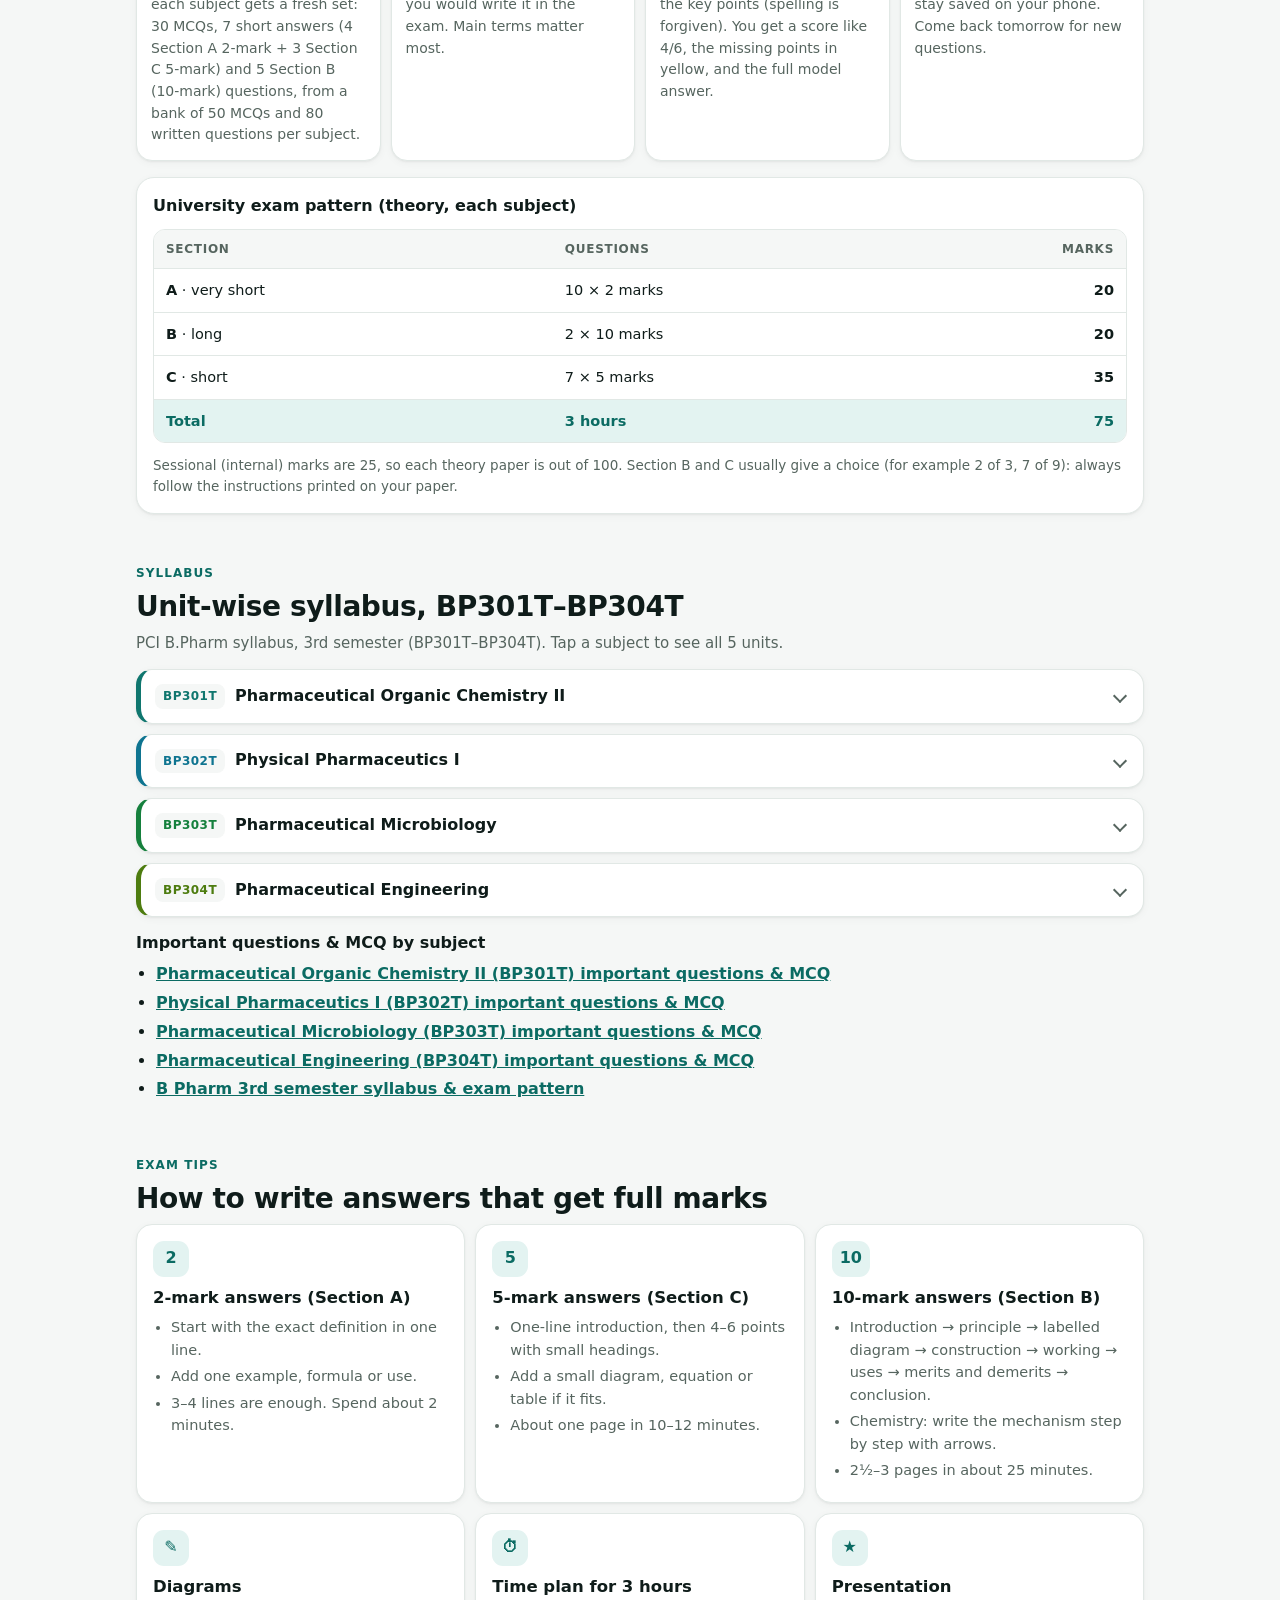
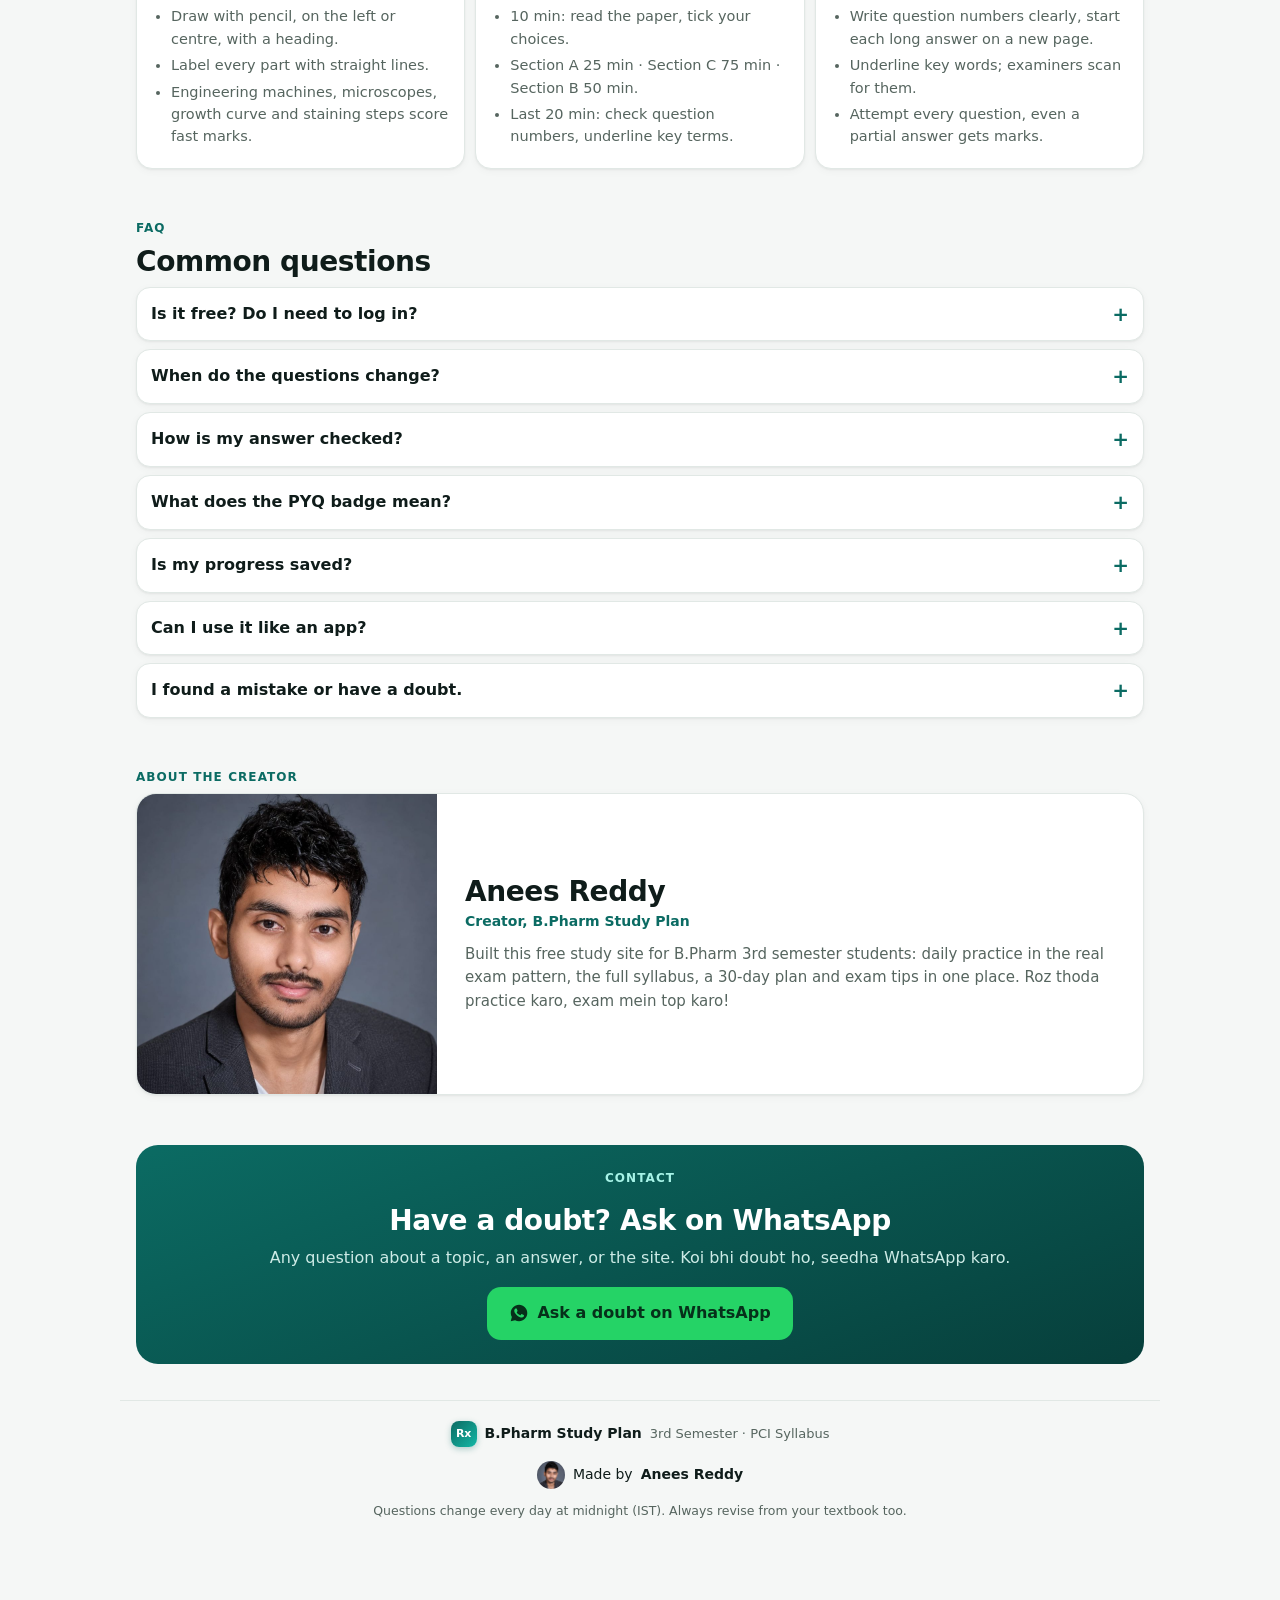
==== commit 524a3399: "Hide the Rs 49 Exam Plan: plan links/cards/buy buttons and Diwali banner removed; #/plan and #/buy g" ====
--- a/index.html
+++ b/index.html
@@ -1,4 +1,3 @@
-<!doctype html>
 <html lang="en">
 <head>
 <meta charset="utf-8">
@@ -30,19 +29,19 @@
 <link rel="stylesheet" href="styles.css?v=12a">
 <script type="application/ld+json">{"@context": "https://schema.org", "@type": "EducationalOrganization", "name": "B.Pharm Study Plan", "url": "https://pharma3sem.publicvm.com/", "founder": {"@type": "Person", "name": "Anees Reddy"}, "logo": "https://pharma3sem.publicvm.com/icon-512.png", "description": "Free B.Pharm 3rd semester (PCI syllabus) study site: daily MCQs, exam-pattern questions, model answers and a 30-day exam plan.", "sameAs": ["https://bpharm3-reddy.netlify.app/"]}</script>
 <script type="application/ld+json">{"@context": "https://schema.org", "@type": "WebSite", "name": "B.Pharm Study Plan", "alternateName": "B Pharm 3rd Semester Study Plan", "url": "https://pharma3sem.publicvm.com/", "inLanguage": "en-IN"}</script>
-<script type="application/ld+json">{"@context": "https://schema.org", "@type": "FAQPage", "mainEntity": [{"@type": "Question", "name": "Is it free? Do I need to log in?", "acceptedAnswer": {"@type": "Answer", "text": "Syllabus, notes and, in every subject every day, 10 MCQs + 2 short + 1 long model answer are free (the rest is in the ₹49 plan), no app download. Login is optional: a free account (email or mobile number + password) keeps your progress and plan on any phone. ₹49 plan lene par (30 days): sabhi 7 Short + 5 Long answers + roz 40 MCQ + 30-din exam plan made from your exam date."}}, {"@type": "Question", "name": "How does the ₹49 plan work?", "acceptedAnswer": {"@type": "Answer", "text": "Open ₹49 Plan lo, pay by UPI, WhatsApp the payment screenshot and you get an unlock code. Type the code on the site: the plan opens for 30 days on that phone. One code is for one student."}}, {"@type": "Question", "name": "When do the questions change?", "acceptedAnswer": {"@type": "Answer", "text": "Every day at midnight, Indian time. No question repeats within a day's set, and the set rotates through the whole bank, so practising daily covers every unit."}}, {"@type": "Question", "name": "How is my answer checked?", "acceptedAnswer": {"@type": "Answer", "text": "Your answer is matched with the key points of the model answer. Spelling and capital letters don't matter, but the main terms do. It is a practice guide, not a teacher's marking: always read the model answer."}}, {"@type": "Question", "name": "What does the PYQ badge mean?", "acceptedAnswer": {"@type": "Answer", "text": "That question came in a previous university exam paper. The other questions follow the same pattern and level."}}, {"@type": "Question", "name": "Is my progress saved?", "acceptedAnswer": {"@type": "Answer", "text": "Yes. Without an account they are saved in this phone's browser (clearing browser data resets them). With a free account (Login / Register) your streak, scores and ₹49 plan are saved to your account and open on any phone."}}, {"@type": "Question", "name": "Can I use it like an app?", "acceptedAnswer": {"@type": "Answer", "text": "Yes. Open the site in Chrome, tap ⋮ → \"Add to Home screen\". It opens like an app."}}, {"@type": "Question", "name": "I found a mistake or have a doubt.", "acceptedAnswer": {"@type": "Answer", "text": "Message on WhatsApp, the doubt gets answered there."}}]}</script>
+<script type="application/ld+json">{"@context": "https://schema.org", "@type": "FAQPage", "mainEntity": [{"@type": "Question", "name": "Is it free? Do I need to log in?", "acceptedAnswer": {"@type": "Answer", "text": "Syllabus, notes and, in every subject every day, 10 MCQs + 2 short + 1 long model answer are free, no app download. Login is optional: a free account (email or mobile number + password) keeps your progress and plan on any phone."}}, {"@type": "Question", "name": "When do the questions change?", "acceptedAnswer": {"@type": "Answer", "text": "Every day at midnight, Indian time. No question repeats within a day's set, and the set rotates through the whole bank, so practising daily covers every unit."}}, {"@type": "Question", "name": "How is my answer checked?", "acceptedAnswer": {"@type": "Answer", "text": "Your answer is matched with the key points of the model answer. Spelling and capital letters don't matter, but the main terms do. It is a practice guide, not a teacher's marking: always read the model answer."}}, {"@type": "Question", "name": "What does the PYQ badge mean?", "acceptedAnswer": {"@type": "Answer", "text": "That question came in a previous university exam paper. The other questions follow the same pattern and level."}}, {"@type": "Question", "name": "Is my progress saved?", "acceptedAnswer": {"@type": "Answer", "text": "Yes. Without an account they are saved in this phone's browser (clearing browser data resets them)."}}, {"@type": "Question", "name": "Can I use it like an app?", "acceptedAnswer": {"@type": "Answer", "text": "Yes. Open the site in Chrome, tap ⋮ → \"Add to Home screen\". It opens like an app."}}, {"@type": "Question", "name": "I found a mistake or have a doubt.", "acceptedAnswer": {"@type": "Answer", "text": "Message on WhatsApp, the doubt gets answered there."}}]}</script>
 </head>
 <body>
 <a class="skip" href="#app">Skip to content</a>
 <header class="topbar">
   <div class="bar">
-    <button class="iconbtn" id="backBtn" aria-label="Back to home" hidden>&#8592;</button>
+    <button class="iconbtn" id="backBtn" aria-label="Back to home" hidden>←</button>
     <a class="brand" href="#/" aria-label="B.Pharm Study Plan home">
       <span class="logo" aria-hidden="true">Rx</span>
       <span class="bt"><strong id="topTitle">B.Pharm Study Plan</strong><small id="topSub">3rd Semester · PCI Syllabus</small></span>
     </a>
     <nav class="topnav" aria-label="Sections">
-      <a href="#/practice">Practice</a><a href="#/how">How it works</a><a href="#/syllabus">Syllabus</a><a href="#/plan">₹49 Exam Plan</a><a href="#/tips">Exam tips</a><a href="#/faq">FAQ</a><a href="#/contact">Contact</a>
+      <a href="#/practice">Practice</a><a href="#/how">How it works</a><a href="#/syllabus">Syllabus</a><a href="#/tips">Exam tips</a><a href="#/faq">FAQ</a><a href="#/contact">Contact</a>
     </nav>
     <button class="iconbtn" id="themeBtn" aria-label="Switch dark or light mode">◐</button>
   </div>
@@ -59,7 +58,7 @@
     <li><b>Open a subject</b><span>Every day at midnight (IST) each subject gets a fresh set: 30 MCQs, 7 short answers (4 Section A 2-mark + 3 Section C 5-mark) and 5 Section B (10-mark) questions, from a bank of 50 MCQs and 80 written questions per subject.</span></li>
     <li><b>Write your answer</b><span>Type it in the box, the way you would write it in the exam. Main terms matter most.</span></li>
     <li><b>Tap Check</b><span>Your answer is matched with the key points (spelling is forgiven). You get a score like 4/6, the missing points in yellow, and the full model answer.</span></li>
-    <li><b>Keep the streak</b><span>Your streak and today's score stay saved on your phone. Come back tomorrow for new questions. Free: 10 MCQs a day + syllabus and notes; ₹49 plan: all 7 Short + 5 Long answers + 40 MCQs a day + 30-day exam plan.</span></li>
+    <li><b>Keep the streak</b><span>Your streak and today's score stay saved on your phone. Come back tomorrow for new questions. </span></li>
   </ol>
   <div class="pattern" aria-labelledby="pat-h">
     <h3 id="pat-h">University exam pattern (theory, each subject)</h3>
@@ -80,22 +79,22 @@
   <p class="lead">PCI B.Pharm syllabus, 3rd semester (BP301T–BP304T). Tap a subject to see all 5 units.</p>
 <details class="syl" style="--accent:var(--c1)">
   <summary><span class="code">BP301T</span><span class="nm">Pharmaceutical Organic Chemistry II</span><span class="chev" aria-hidden="true"></span></summary>
-  <ol class="units"><li><b>Unit 1 · Benzene and its derivatives</b><p>Analytical, synthetic and other evidences for the structure of benzene; orbital picture; resonance; aromatic character and Hückel&#x27;s rule. Reactions of benzene: nitration, sulphonation, halogenation, Friedel–Crafts alkylation (limitations) and acylation. Effect of substituents on reactivity and orientation in electrophilic substitution. Structure and uses of DDT, saccharin, BHC and chloramine.</p></li><li><b>Unit 2 · Phenols, aromatic amines and aromatic acids</b><p>Phenols: acidity, effect of substituents on acidity, qualitative tests; structure and uses of phenol, cresols, resorcinol, naphthols. Aromatic amines: basicity, effect of substituents on basicity, synthetic uses of aryl diazonium salts. Aromatic acids: acidity, effect of substituents, important reactions of benzoic acid.</p></li><li><b>Unit 3 · Fats and oils</b><p>Fatty acids and their reactions; hydrolysis, hydrogenation, saponification, rancidity of oils, drying oils. Analytical constants: acid value, saponification value, ester value, iodine value, acetyl value, Reichert–Meissl (RM) value: significance and principle of determination.</p></li><li><b>Unit 4 · Polynuclear hydrocarbons</b><p>Synthesis and reactions; structure and medicinal uses of naphthalene, phenanthrene, anthracene, diphenylmethane, triphenylmethane and their derivatives.</p></li><li><b>Unit 5 · Cycloalkanes</b><p>Stabilities: Baeyer&#x27;s strain theory and its limitations, Coulson and Moffitt&#x27;s modification, Sachse–Mohr theory (strainless rings). Reactions of cyclopropane and cyclobutane only.</p></li></ol>
+  <ol class="units"><li><b>Unit 1 · Benzene and its derivatives</b><p>Analytical, synthetic and other evidences for the structure of benzene; orbital picture; resonance; aromatic character and Hückel's rule. Reactions of benzene: nitration, sulphonation, halogenation, Friedel–Crafts alkylation (limitations) and acylation. Effect of substituents on reactivity and orientation in electrophilic substitution. Structure and uses of DDT, saccharin, BHC and chloramine.</p></li><li><b>Unit 2 · Phenols, aromatic amines and aromatic acids</b><p>Phenols: acidity, effect of substituents on acidity, qualitative tests; structure and uses of phenol, cresols, resorcinol, naphthols. Aromatic amines: basicity, effect of substituents on basicity, synthetic uses of aryl diazonium salts. Aromatic acids: acidity, effect of substituents, important reactions of benzoic acid.</p></li><li><b>Unit 3 · Fats and oils</b><p>Fatty acids and their reactions; hydrolysis, hydrogenation, saponification, rancidity of oils, drying oils. Analytical constants: acid value, saponification value, ester value, iodine value, acetyl value, Reichert–Meissl (RM) value: significance and principle of determination.</p></li><li><b>Unit 4 · Polynuclear hydrocarbons</b><p>Synthesis and reactions; structure and medicinal uses of naphthalene, phenanthrene, anthracene, diphenylmethane, triphenylmethane and their derivatives.</p></li><li><b>Unit 5 · Cycloalkanes</b><p>Stabilities: Baeyer's strain theory and its limitations, Coulson and Moffitt's modification, Sachse–Mohr theory (strainless rings). Reactions of cyclopropane and cyclobutane only.</p></li></ol>
   <a class="link" href="#/bp301t/mcq">Practise Pharmaceutical Organic Chemistry II today →</a>
 </details>
 <details class="syl" style="--accent:var(--c2)">
   <summary><span class="code">BP302T</span><span class="nm">Physical Pharmaceutics I</span><span class="chev" aria-hidden="true"></span></summary>
-  <ol class="units"><li><b>Unit 1 · Solubility of drugs</b><p>Solubility expressions, solute–solvent interactions, ideal solubility parameters, solvation and association, factors influencing solubility, diffusion in biological systems. Solubility of gases in liquids and of liquids in liquids; Raoult&#x27;s law, ideal and real solutions; partially miscible liquids, critical solution temperature; distribution law, its limitations and applications.</p></li><li><b>Unit 2 · States of matter &amp; physicochemical properties</b><p>Changes in state, latent heat, vapour pressure, sublimation, critical point, eutectic mixtures, gases, aerosols (inhalers), relative humidity, liquid crystals, glassy state, crystalline and amorphous solids, polymorphism. Refractive index, optical rotation, dielectric constant, dipole moment, dissociation constant: determination and applications.</p></li><li><b>Unit 3 · Surface and interfacial phenomenon</b><p>Liquid interfaces, surface and interfacial tension, surface free energy and its measurement, spreading coefficient, adsorption at liquid interfaces, surface active agents, HLB scale, solubilisation, detergency, adsorption at solid interfaces.</p></li><li><b>Unit 4 · Complexation and protein binding</b><p>Classification of complexes, applications, methods of analysis, protein binding, complexation and drug action, crystalline structure of complexes, thermodynamic treatment of stability constants.</p></li><li><b>Unit 5 · pH, buffers and isotonic solutions</b><p>Sorensen&#x27;s pH scale, pH determination (electrometric and colorimetric), buffer equation, buffer capacity, applications of buffers, buffers in pharmaceutical and biological systems, buffered isotonic solutions.</p></li></ol>
+  <ol class="units"><li><b>Unit 1 · Solubility of drugs</b><p>Solubility expressions, solute–solvent interactions, ideal solubility parameters, solvation and association, factors influencing solubility, diffusion in biological systems. Solubility of gases in liquids and of liquids in liquids; Raoult's law, ideal and real solutions; partially miscible liquids, critical solution temperature; distribution law, its limitations and applications.</p></li><li><b>Unit 2 · States of matter &amp; physicochemical properties</b><p>Changes in state, latent heat, vapour pressure, sublimation, critical point, eutectic mixtures, gases, aerosols (inhalers), relative humidity, liquid crystals, glassy state, crystalline and amorphous solids, polymorphism. Refractive index, optical rotation, dielectric constant, dipole moment, dissociation constant: determination and applications.</p></li><li><b>Unit 3 · Surface and interfacial phenomenon</b><p>Liquid interfaces, surface and interfacial tension, surface free energy and its measurement, spreading coefficient, adsorption at liquid interfaces, surface active agents, HLB scale, solubilisation, detergency, adsorption at solid interfaces.</p></li><li><b>Unit 4 · Complexation and protein binding</b><p>Classification of complexes, applications, methods of analysis, protein binding, complexation and drug action, crystalline structure of complexes, thermodynamic treatment of stability constants.</p></li><li><b>Unit 5 · pH, buffers and isotonic solutions</b><p>Sorensen's pH scale, pH determination (electrometric and colorimetric), buffer equation, buffer capacity, applications of buffers, buffers in pharmaceutical and biological systems, buffered isotonic solutions.</p></li></ol>
   <a class="link" href="#/bp302t/mcq">Practise Physical Pharmaceutics I today →</a>
 </details>
 <details class="syl" style="--accent:var(--c3)">
   <summary><span class="code">BP303T</span><span class="nm">Pharmaceutical Microbiology</span><span class="chev" aria-hidden="true"></span></summary>
-  <ol class="units"><li><b>Unit 1 · Introduction, bacteria, culture and microscopy</b><p>History, branches and scope of microbiology; prokaryotes vs eukaryotes; ultrastructure and morphological classification of bacteria; nutritional needs, culture media and growth conditions; growth curve; isolation and preservation of pure cultures; cultivation of anaerobes; total and viable counts. Phase contrast, dark field and electron microscopy.</p></li><li><b>Unit 2 · Staining, IMViC and sterilization</b><p>Simple, Gram&#x27;s and acid-fast staining; IMViC tests. Physical, chemical and mechanical sterilization: principle, procedure, merits, demerits, applications. Evaluating sterilization efficiency, large-scale sterilization equipment, sterility indicators.</p></li><li><b>Unit 3 · Fungi, viruses, disinfectants and sterility testing</b><p>Morphology, classification, reproduction/replication and cultivation of fungi and viruses. Classification and mode of action of disinfectants; factors influencing disinfection; evaluation of antiseptics (bactericidal and bacteriostatic). Sterility testing of products as per IP, BP and USP.</p></li><li><b>Unit 4 · Aseptic area and microbiological assay</b><p>Design of an aseptic area, laminar air flow, sources of contamination and their prevention, clean area classification. Principles and methods of microbiological assay; standardization of antibiotics, vitamins and amino acids; assessment of a new antibiotic.</p></li><li><b>Unit 5 · Spoilage, preservation and cell culture</b><p>Types of spoilage, factors affecting microbial spoilage, sources and types of contaminants, assessment of spoilage. Preservation with antimicrobial agents and evaluation of microbial stability. Animal cell culture: general procedure, primary, established and transformed cell lines, applications in industry and research.</p></li></ol>
+  <ol class="units"><li><b>Unit 1 · Introduction, bacteria, culture and microscopy</b><p>History, branches and scope of microbiology; prokaryotes vs eukaryotes; ultrastructure and morphological classification of bacteria; nutritional needs, culture media and growth conditions; growth curve; isolation and preservation of pure cultures; cultivation of anaerobes; total and viable counts. Phase contrast, dark field and electron microscopy.</p></li><li><b>Unit 2 · Staining, IMViC and sterilization</b><p>Simple, Gram's and acid-fast staining; IMViC tests. Physical, chemical and mechanical sterilization: principle, procedure, merits, demerits, applications. Evaluating sterilization efficiency, large-scale sterilization equipment, sterility indicators.</p></li><li><b>Unit 3 · Fungi, viruses, disinfectants and sterility testing</b><p>Morphology, classification, reproduction/replication and cultivation of fungi and viruses. Classification and mode of action of disinfectants; factors influencing disinfection; evaluation of antiseptics (bactericidal and bacteriostatic). Sterility testing of products as per IP, BP and USP.</p></li><li><b>Unit 4 · Aseptic area and microbiological assay</b><p>Design of an aseptic area, laminar air flow, sources of contamination and their prevention, clean area classification. Principles and methods of microbiological assay; standardization of antibiotics, vitamins and amino acids; assessment of a new antibiotic.</p></li><li><b>Unit 5 · Spoilage, preservation and cell culture</b><p>Types of spoilage, factors affecting microbial spoilage, sources and types of contaminants, assessment of spoilage. Preservation with antimicrobial agents and evaluation of microbial stability. Animal cell culture: general procedure, primary, established and transformed cell lines, applications in industry and research.</p></li></ol>
   <a class="link" href="#/bp303t/mcq">Practise Pharmaceutical Microbiology today →</a>
 </details>
 <details class="syl" style="--accent:var(--c4)">
   <summary><span class="code">BP304T</span><span class="nm">Pharmaceutical Engineering</span><span class="chev" aria-hidden="true"></span></summary>
-  <ol class="units"><li><b>Unit 1 · Flow of fluids, size reduction and size separation</b><p>Manometers, Reynolds number, Bernoulli&#x27;s theorem, energy losses; orifice meter, venturimeter, pitot tube, rotameter. Size reduction: laws, factors; hammer mill, ball mill, fluid energy mill, edge runner and end runner mill. Size separation: official grades of powders, standard sieves; sieve shaker, cyclone separator, air separator, bag filter, elutriation tank.</p></li><li><b>Unit 2 · Heat transfer, evaporation and distillation</b><p>Mechanisms of heat transfer, Fourier&#x27;s law, conduction, convection, radiation, heat exchangers and interchangers. Evaporation: factors; steam jacketed kettle, horizontal tube, climbing film, forced circulation and multiple effect evaporators (economy). Distillation: simple, flash, fractional, reduced pressure, steam and molecular distillation.</p></li><li><b>Unit 3 · Drying and mixing</b><p>Drying: mechanism, equilibrium moisture content, rate of drying curve; tray, drum, spray, fluidized bed, vacuum and freeze dryers. Mixing: factors, solid vs liquid mixing, mechanisms; double cone, twin shell and ribbon blenders, sigma blade and planetary mixers, propellers, turbines, paddles, Silverson emulsifier.</p></li><li><b>Unit 4 · Filtration and centrifugation</b><p>Filtration: theories, factors, filter aids and media; plate and frame filter, filter leaf, rotary drum filter, meta filter, cartridge filter, membrane filter, Seitz filter. Centrifugation: principle and applications; perforated and non-perforated basket, semi-continuous and super centrifuge.</p></li><li><b>Unit 5 · Materials of plant construction, corrosion and material handling</b><p>Factors in selecting materials for pharmaceutical plants; theories and types of corrosion and their prevention; ferrous and non-ferrous metals, inorganic and organic non-metals; basics of material handling systems.</p></li></ol>
+  <ol class="units"><li><b>Unit 1 · Flow of fluids, size reduction and size separation</b><p>Manometers, Reynolds number, Bernoulli's theorem, energy losses; orifice meter, venturimeter, pitot tube, rotameter. Size reduction: laws, factors; hammer mill, ball mill, fluid energy mill, edge runner and end runner mill. Size separation: official grades of powders, standard sieves; sieve shaker, cyclone separator, air separator, bag filter, elutriation tank.</p></li><li><b>Unit 2 · Heat transfer, evaporation and distillation</b><p>Mechanisms of heat transfer, Fourier's law, conduction, convection, radiation, heat exchangers and interchangers. Evaporation: factors; steam jacketed kettle, horizontal tube, climbing film, forced circulation and multiple effect evaporators (economy). Distillation: simple, flash, fractional, reduced pressure, steam and molecular distillation.</p></li><li><b>Unit 3 · Drying and mixing</b><p>Drying: mechanism, equilibrium moisture content, rate of drying curve; tray, drum, spray, fluidized bed, vacuum and freeze dryers. Mixing: factors, solid vs liquid mixing, mechanisms; double cone, twin shell and ribbon blenders, sigma blade and planetary mixers, propellers, turbines, paddles, Silverson emulsifier.</p></li><li><b>Unit 4 · Filtration and centrifugation</b><p>Filtration: theories, factors, filter aids and media; plate and frame filter, filter leaf, rotary drum filter, meta filter, cartridge filter, membrane filter, Seitz filter. Centrifugation: principle and applications; perforated and non-perforated basket, semi-continuous and super centrifuge.</p></li><li><b>Unit 5 · Materials of plant construction, corrosion and material handling</b><p>Factors in selecting materials for pharmaceutical plants; theories and types of corrosion and their prevention; ferrous and non-ferrous metals, inorganic and organic non-metals; basics of material handling systems.</p></li></ol>
   <a class="link" href="#/bp304t/mcq">Practise Pharmaceutical Engineering today →</a>
 </details>
 <div class="subjpages"><h3>Important questions &amp; MCQ by subject</h3><ul><li><a href="/pharmaceutical-organic-chemistry-2">Pharmaceutical Organic Chemistry II (BP301T) important questions &amp; MCQ</a></li><li><a href="/physical-pharmaceutics-1">Physical Pharmaceutics I (BP302T) important questions &amp; MCQ</a></li><li><a href="/pharmaceutical-microbiology">Pharmaceutical Microbiology (BP303T) important questions &amp; MCQ</a></li><li><a href="/pharmaceutical-engineering">Pharmaceutical Engineering (BP304T) important questions &amp; MCQ</a></li><li><a href="/b-pharm-3rd-semester-syllabus">B Pharm 3rd semester syllabus &amp; exam pattern</a></li></ul></div>
@@ -118,14 +117,14 @@
   <p class="eyebrow">FAQ</p>
   <h2 id="faq-h">Common questions</h2>
   <div class="faq">
-    <details><summary>Is it free? Do I need to log in?</summary><p>Syllabus, notes and, in every subject every day, 10 MCQs + 2 short + 1 long model answer are free (the rest is in the ₹49 plan), no app download. Login is optional: a free account (email or mobile number + password) keeps your progress and plan on any phone. ₹49 plan lene par (30 days): sabhi 7 Short + 5 Long answers + roz 40 MCQ + 30-din exam plan made from your exam date.</p></details>
-    <details><summary>How does the ₹49 plan work?</summary><p>Open <a href="#/buy">₹49 Plan lo</a>, pay by UPI, WhatsApp the payment screenshot and you get an unlock code. Type the code on the site: the plan opens for 30 days on that phone. One code is for one student.</p></details>
+    <details><summary>Is it free? Do I need to log in?</summary><p>Syllabus, notes and, in every subject every day, 10 MCQs + 2 short + 1 long model answer are free, no app download. Login is optional: a free account (email or mobile number + password) keeps your progress and plan on any phone. </p></details>
+    
     <details><summary>When do the questions change?</summary><p>Every day at midnight, Indian time. No question repeats within a day's set, and the set rotates through the whole bank, so practising daily covers every unit.</p></details>
     <details><summary>How is my answer checked?</summary><p>Your answer is matched with the key points of the model answer. Spelling and capital letters don't matter, but the main terms do. It is a practice guide, not a teacher's marking: always read the model answer.</p></details>
     <details><summary>What does the PYQ badge mean?</summary><p>That question came in a previous university exam paper. The other questions follow the same pattern and level.</p></details>
-    <details><summary>Is my progress saved?</summary><p>Yes. Without an account they are saved in this phone's browser (clearing browser data resets them). With a free account (Login / Register) your streak, scores and ₹49 plan are saved to your account and open on any phone.</p></details>
+    <details><summary>Is my progress saved?</summary><p>Yes. Without an account they are saved in this phone's browser (clearing browser data resets them). </p></details>
     <details><summary>Can I use it like an app?</summary><p>Yes. Open the site in Chrome, tap ⋮ → "Add to Home screen". It opens like an app.</p></details>
-    <details><summary>I found a mistake or have a doubt.</summary><p>Message on WhatsApp, the doubt gets answered there.</p><a class="wa-btn" href="https://wa.me/916204453997?text=Hi%2C%20I%20have%20a%20doubt%20about%20B.Pharm%20study%20site" target="_blank" rel="noopener"><svg class="wa-ic" viewBox="0 0 24 24" aria-hidden="true" width="20" height="20"><path fill="currentColor" d="M12.04 2C6.58 2 2.13 6.45 2.13 11.91c0 1.75.46 3.45 1.32 4.95L2.05 22l5.25-1.38c1.45.79 3.08 1.21 4.74 1.21 5.46 0 9.91-4.45 9.91-9.91C21.95 6.45 17.5 2 12.04 2zm5.8 14.03c-.24.68-1.42 1.3-1.95 1.35-.5.05-1.13.07-1.82-.11-.42-.13-.96-.31-1.65-.61-2.9-1.25-4.79-4.17-4.94-4.36-.14-.19-1.18-1.57-1.18-3s.75-2.13 1.02-2.42c.27-.29.58-.36.78-.36h.56c.18 0 .42-.07.66.5.24.58.82 2.01.89 2.16.07.14.12.31.02.5-.1.19-.14.31-.29.48-.14.17-.3.37-.43.5-.14.14-.29.3-.13.59.17.29.74 1.22 1.59 1.98 1.09.97 2.01 1.27 2.3 1.42.29.14.46.12.63-.07.17-.19.72-.84.92-1.13.19-.29.38-.24.65-.14.27.1 1.7.8 1.99.95.29.14.48.22.55.34.07.12.07.7-.17 1.38z"/></svg>Ask a doubt on WhatsApp</a></details>
+    <details><summary>I found a mistake or have a doubt.</summary><p>Message on WhatsApp, the doubt gets answered there.</p><a class="wa-btn" href="https://wa.me/916204453997?text=Hi%2C%20I%20have%20a%20doubt%20about%20B.Pharm%20study%20site" target="_blank" rel="noopener"><svg class="wa-ic" viewbox="0 0 24 24" aria-hidden="true" width="20" height="20"><path fill="currentColor" d="M12.04 2C6.58 2 2.13 6.45 2.13 11.91c0 1.75.46 3.45 1.32 4.95L2.05 22l5.25-1.38c1.45.79 3.08 1.21 4.74 1.21 5.46 0 9.91-4.45 9.91-9.91C21.95 6.45 17.5 2 12.04 2zm5.8 14.03c-.24.68-1.42 1.3-1.95 1.35-.5.05-1.13.07-1.82-.11-.42-.13-.96-.31-1.65-.61-2.9-1.25-4.79-4.17-4.94-4.36-.14-.19-1.18-1.57-1.18-3s.75-2.13 1.02-2.42c.27-.29.58-.36.78-.36h.56c.18 0 .42-.07.66.5.24.58.82 2.01.89 2.16.07.14.12.31.02.5-.1.19-.14.31-.29.48-.14.17-.3.37-.43.5-.14.14-.29.3-.13.59.17.29.74 1.22 1.59 1.98 1.09.97 2.01 1.27 2.3 1.42.29.14.46.12.63-.07.17-.19.72-.84.92-1.13.19-.29.38-.24.65-.14.27.1 1.7.8 1.99.95.29.14.48.22.55.34.07.12.07.7-.17 1.38z"></path></svg>Ask a doubt on WhatsApp</a></details>
   </div>
 </section>
 
@@ -146,7 +145,7 @@
     <p class="eyebrow">Contact</p>
     <h2 id="contact-h">Have a doubt? Ask on WhatsApp</h2>
     <p>Any question about a topic, an answer, or the site. Koi bhi doubt ho, seedha WhatsApp karo.</p>
-    <a class="wa-btn big" href="https://wa.me/916204453997?text=Hi%2C%20I%20have%20a%20doubt%20about%20B.Pharm%20study%20site" target="_blank" rel="noopener"><svg class="wa-ic" viewBox="0 0 24 24" aria-hidden="true" width="20" height="20"><path fill="currentColor" d="M12.04 2C6.58 2 2.13 6.45 2.13 11.91c0 1.75.46 3.45 1.32 4.95L2.05 22l5.25-1.38c1.45.79 3.08 1.21 4.74 1.21 5.46 0 9.91-4.45 9.91-9.91C21.95 6.45 17.5 2 12.04 2zm5.8 14.03c-.24.68-1.42 1.3-1.95 1.35-.5.05-1.13.07-1.82-.11-.42-.13-.96-.31-1.65-.61-2.9-1.25-4.79-4.17-4.94-4.36-.14-.19-1.18-1.57-1.18-3s.75-2.13 1.02-2.42c.27-.29.58-.36.78-.36h.56c.18 0 .42-.07.66.5.24.58.82 2.01.89 2.16.07.14.12.31.02.5-.1.19-.14.31-.29.48-.14.17-.3.37-.43.5-.14.14-.29.3-.13.59.17.29.74 1.22 1.59 1.98 1.09.97 2.01 1.27 2.3 1.42.29.14.46.12.63-.07.17-.19.72-.84.92-1.13.19-.29.38-.24.65-.14.27.1 1.7.8 1.99.95.29.14.48.22.55.34.07.12.07.7-.17 1.38z"/></svg>Ask a doubt on WhatsApp</a>
+    <a class="wa-btn big" href="https://wa.me/916204453997?text=Hi%2C%20I%20have%20a%20doubt%20about%20B.Pharm%20study%20site" target="_blank" rel="noopener"><svg class="wa-ic" viewbox="0 0 24 24" aria-hidden="true" width="20" height="20"><path fill="currentColor" d="M12.04 2C6.58 2 2.13 6.45 2.13 11.91c0 1.75.46 3.45 1.32 4.95L2.05 22l5.25-1.38c1.45.79 3.08 1.21 4.74 1.21 5.46 0 9.91-4.45 9.91-9.91C21.95 6.45 17.5 2 12.04 2zm5.8 14.03c-.24.68-1.42 1.3-1.95 1.35-.5.05-1.13.07-1.82-.11-.42-.13-.96-.31-1.65-.61-2.9-1.25-4.79-4.17-4.94-4.36-.14-.19-1.18-1.57-1.18-3s.75-2.13 1.02-2.42c.27-.29.58-.36.78-.36h.56c.18 0 .42-.07.66.5.24.58.82 2.01.89 2.16.07.14.12.31.02.5-.1.19-.14.31-.29.48-.14.17-.3.37-.43.5-.14.14-.29.3-.13.59.17.29.74 1.22 1.59 1.98 1.09.97 2.01 1.27 2.3 1.42.29.14.46.12.63-.07.17-.19.72-.84.92-1.13.19-.29.38-.24.65-.14.27.1 1.7.8 1.99.95.29.14.48.22.55.34.07.12.07.7-.17 1.38z"></path></svg>Ask a doubt on WhatsApp</a>
   </div>
 </section>
 </div>
@@ -155,7 +154,7 @@
   <p class="credit"><img src="img/creator-2.jpg" alt="" width="28" height="28" loading="lazy"> Made by <b>Anees Reddy</b></p>
   <p>Questions change every day at midnight (IST). Always revise from your textbook too.</p>
 </footer>
-<a class="wa-float" href="https://wa.me/916204453997?text=Hi%2C%20I%20have%20a%20doubt%20about%20B.Pharm%20study%20site" target="_blank" rel="noopener" aria-label="Ask a doubt on WhatsApp"><svg class="wa-ic" viewBox="0 0 24 24" aria-hidden="true" width="20" height="20"><path fill="currentColor" d="M12.04 2C6.58 2 2.13 6.45 2.13 11.91c0 1.75.46 3.45 1.32 4.95L2.05 22l5.25-1.38c1.45.79 3.08 1.21 4.74 1.21 5.46 0 9.91-4.45 9.91-9.91C21.95 6.45 17.5 2 12.04 2zm5.8 14.03c-.24.68-1.42 1.3-1.95 1.35-.5.05-1.13.07-1.82-.11-.42-.13-.96-.31-1.65-.61-2.9-1.25-4.79-4.17-4.94-4.36-.14-.19-1.18-1.57-1.18-3s.75-2.13 1.02-2.42c.27-.29.58-.36.78-.36h.56c.18 0 .42-.07.66.5.24.58.82 2.01.89 2.16.07.14.12.31.02.5-.1.19-.14.31-.29.48-.14.17-.3.37-.43.5-.14.14-.29.3-.13.59.17.29.74 1.22 1.59 1.98 1.09.97 2.01 1.27 2.3 1.42.29.14.46.12.63-.07.17-.19.72-.84.92-1.13.19-.29.38-.24.65-.14.27.1 1.7.8 1.99.95.29.14.48.22.55.34.07.12.07.7-.17 1.38z"/></svg><span>Ask a doubt</span></a>
+<a class="wa-float" href="https://wa.me/916204453997?text=Hi%2C%20I%20have%20a%20doubt%20about%20B.Pharm%20study%20site" target="_blank" rel="noopener" aria-label="Ask a doubt on WhatsApp"><svg class="wa-ic" viewbox="0 0 24 24" aria-hidden="true" width="20" height="20"><path fill="currentColor" d="M12.04 2C6.58 2 2.13 6.45 2.13 11.91c0 1.75.46 3.45 1.32 4.95L2.05 22l5.25-1.38c1.45.79 3.08 1.21 4.74 1.21 5.46 0 9.91-4.45 9.91-9.91C21.95 6.45 17.5 2 12.04 2zm5.8 14.03c-.24.68-1.42 1.3-1.95 1.35-.5.05-1.13.07-1.82-.11-.42-.13-.96-.31-1.65-.61-2.9-1.25-4.79-4.17-4.94-4.36-.14-.19-1.18-1.57-1.18-3s.75-2.13 1.02-2.42c.27-.29.58-.36.78-.36h.56c.18 0 .42-.07.66.5.24.58.82 2.01.89 2.16.07.14.12.31.02.5-.1.19-.14.31-.29.48-.14.17-.3.37-.43.5-.14.14-.29.3-.13.59.17.29.74 1.22 1.59 1.98 1.09.97 2.01 1.27 2.3 1.42.29.14.46.12.63-.07.17-.19.72-.84.92-1.13.19-.29.38-.24.65-.14.27.1 1.7.8 1.99.95.29.14.48.22.55.34.07.12.07.7-.17 1.38z"></path></svg><span>Ask a doubt</span></a>
 <script src="data/bp301t.js?v=12a"></script>
 <script src="data/bp302t.js?v=12a"></script>
 <script src="data/bp303t.js?v=12a"></script>
@@ -168,5 +167,7 @@
 <script src="auth.js?v=12a"></script>
 <script src="paid.js?v=12a"></script>
 <script src="app.js?v=12a"></script>
+<script src="diwali.js?v=1"></script>
+<script src="planoff.js?v=1"></script>
 </body>
-</html>
+</html>
